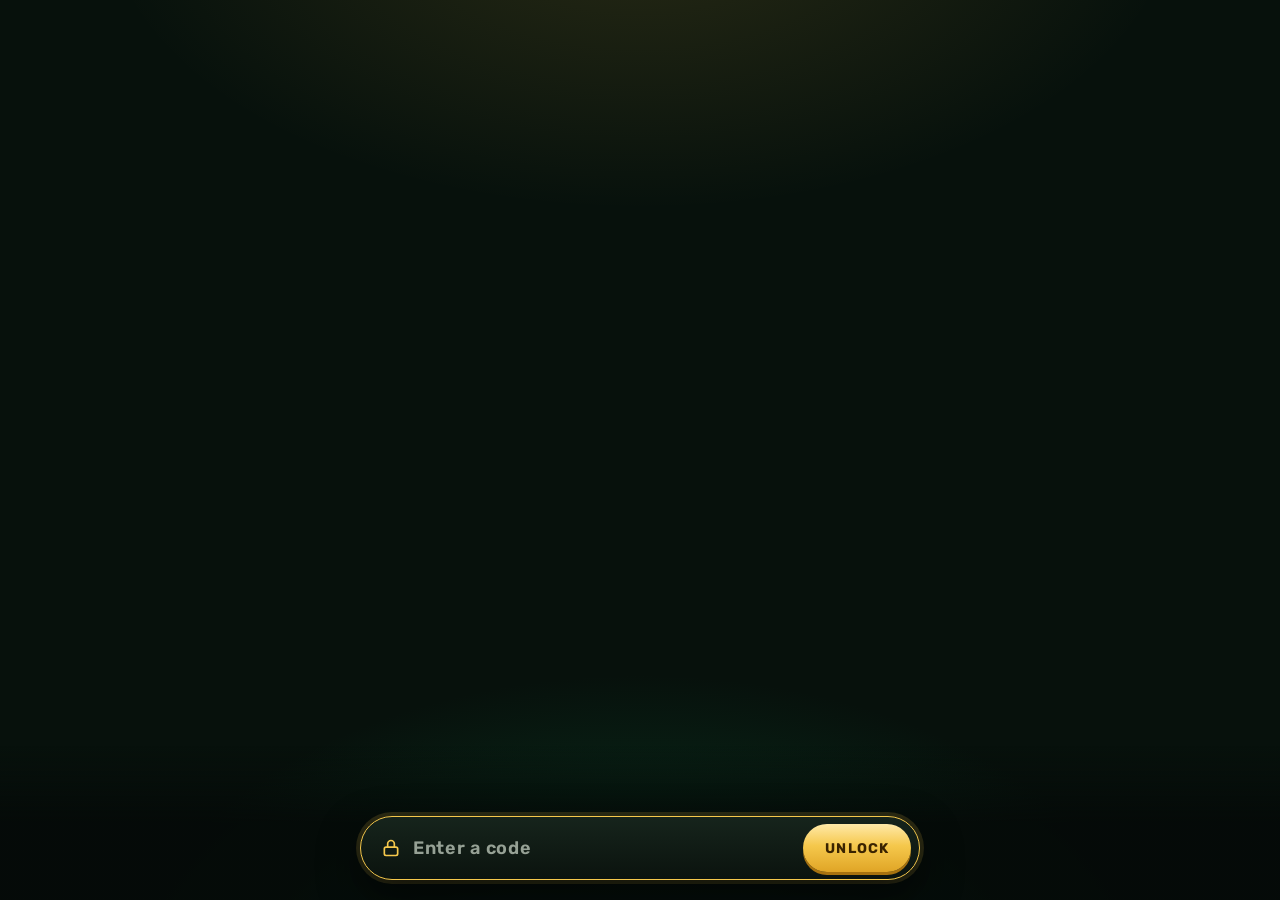
==== index.html @ f7beacb4 "Lock games behind codes on the home page The home page is now a single code box. Each game's card is" ====
<!doctype html>
<html lang="en">
<head>
<meta charset="utf-8">
<meta name="viewport" content="width=device-width, initial-scale=1, viewport-fit=cover, interactive-widget=resizes-content">
<title>Game Arcade</title>
<link rel="preconnect" href="https://fonts.googleapis.com">
<link rel="preconnect" href="https://fonts.gstatic.com" crossorigin>
<link href="https://fonts.googleapis.com/css2?family=Cinzel:wght@500;700;900&family=Rubik:wght@400;500;600;700;800&display=swap" rel="stylesheet">
<style>
  :root {
    --bg: #07110c;
    --gold: #f5c84c;
    --gold-hi: #ffe9a8;
    --gold-lo: #a8720f;
    --text: #f6f1e3;
    --muted: #b8c3b6;
    --line: rgba(255, 255, 255, .12);
    --good: #4ade80;
    --bad: #f87171;
    color-scheme: dark;
  }
  * { box-sizing: border-box; }
  body {
    margin: 0;
    min-height: 100vh;
    min-height: 100dvh;
    color: var(--text);
    font-family: Rubik, system-ui, sans-serif;
    background:
      radial-gradient(900px 500px at 50% -10%, rgba(245, 200, 76, .14), transparent 60%),
      radial-gradient(900px 600px at 50% 115%, rgba(15, 107, 62, .55), transparent 60%),
      var(--bg);
    background-attachment: fixed;
  }

  /* ---------- Floating suits ---------- */
  .suits { position: fixed; inset: 0; overflow: hidden; pointer-events: none; z-index: 0; }
  .suits span {
    position: absolute; bottom: -80px; color: #fff; opacity: .05;
    animation: drift linear infinite;
  }
  .suits span.red { color: #ff6b74; opacity: .08; }
  @keyframes drift {
    from { transform: translateY(0) rotate(0); }
    to { transform: translateY(-115vh) rotate(360deg); }
  }

  /* ---------- Unlocked games ---------- */
  main {
    position: relative; z-index: 1; max-width: 1040px; margin: 0 auto;
    padding: max(40px, env(safe-area-inset-top)) 16px calc(170px + env(safe-area-inset-bottom));
  }
  .section-title {
    display: flex; align-items: center; gap: 16px; margin: 0 0 24px;
    font-family: Cinzel, Georgia, serif; font-weight: 700; font-size: 15px; letter-spacing: .24em;
    color: var(--gold); text-transform: uppercase; white-space: nowrap;
  }
  .section-title::before, .section-title::after {
    content: ''; flex: 1; height: 1px;
    background: linear-gradient(90deg, transparent, rgba(245, 200, 76, .55));
  }
  .section-title::after { background: linear-gradient(90deg, rgba(245, 200, 76, .55), transparent); }
  .section-title[hidden] { display: none; }
  .grid { display: grid; grid-template-columns: repeat(auto-fill, minmax(290px, 1fr)); gap: 24px; }

  .card {
    display: flex; flex-direction: column; overflow: hidden;
    border-radius: 24px; color: inherit; text-decoration: none;
    background: linear-gradient(180deg, #13201a, #0c1611);
    border: 1px solid rgba(245, 200, 76, .3);
    box-shadow: 0 20px 50px rgba(0, 0, 0, .45);
    transition: transform .25s cubic-bezier(.2, .8, .2, 1.2), box-shadow .25s, border-color .25s;
  }
  .card:hover, .card:focus-visible {
    transform: translateY(-6px); outline: none; border-color: var(--gold);
    box-shadow: 0 26px 60px rgba(0, 0, 0, .55), 0 0 0 1px var(--gold), 0 0 40px rgba(245, 200, 76, .25);
  }
  .card.fresh { animation: card-in .8s cubic-bezier(.2, .8, .2, 1.2), card-glow 2.4s ease-out; }
  @keyframes card-in { from { opacity: 0; transform: translateY(40px) scale(.9); } }
  @keyframes card-glow {
    0%, 40% { border-color: var(--gold); box-shadow: 0 0 0 2px var(--gold), 0 0 60px rgba(245, 200, 76, .55); }
  }
  .thumb { aspect-ratio: 16 / 10; overflow: hidden; border-bottom: 1px solid rgba(245, 200, 76, .25); }
  .thumb svg { width: 100%; height: 100%; display: block; transition: transform .4s cubic-bezier(.2, .8, .2, 1); }
  .card:hover .thumb svg { transform: scale(1.04); }
  .card-body { display: flex; flex-direction: column; flex: 1; padding: 18px 22px 22px; }
  .tag {
    align-self: flex-start; height: 24px; display: inline-flex; align-items: center;
    padding: 0 10px; border-radius: 999px;
    font-size: 11px; font-weight: 700; letter-spacing: .14em; text-transform: uppercase;
    color: var(--gold-hi); border: 1px solid rgba(245, 200, 76, .45); background: rgba(245, 200, 76, .08);
  }
  .card h2 {
    font-family: Cinzel, Georgia, serif; font-weight: 900; font-size: 22px; margin: 12px 0 6px; color: var(--gold);
    white-space: nowrap; overflow: hidden; text-overflow: ellipsis;
  }
  .card p { color: var(--muted); margin: 0 0 18px; line-height: 1.5; flex: 1; }
  .meta {
    display: flex; justify-content: space-between; align-items: center; gap: 12px;
    padding-top: 16px; border-top: 1px solid var(--line);
  }
  .best { font-size: 14px; color: var(--muted); }
  .best strong { color: var(--text); font-variant-numeric: tabular-nums; }
  .play {
    height: 36px; display: inline-flex; align-items: center; padding: 0 20px; border-radius: 999px;
    font-weight: 700; font-size: 13px; letter-spacing: .08em; text-transform: uppercase;
    color: #3a2300; background: linear-gradient(180deg, var(--gold-hi), var(--gold) 45%, #e0a526);
    box-shadow: 0 3px 0 var(--gold-lo);
  }

  /* ---------- Code box, always at the bottom ---------- */
  .code-bar {
    position: fixed; left: 0; right: 0; bottom: 0; z-index: 5; margin: 0;
    display: flex; flex-direction: column; align-items: center; gap: 10px;
    padding: 40px max(16px, env(safe-area-inset-right)) max(20px, env(safe-area-inset-bottom)) max(16px, env(safe-area-inset-left));
    background: linear-gradient(180deg, transparent, rgba(5, 10, 8, .9) 50%);
    pointer-events: none;
  }
  .code-msg {
    min-height: 20px; margin: 0; font-weight: 600; font-size: 15px; text-align: center;
    text-shadow: 0 1px 3px rgba(0, 0, 0, .7);
  }
  .code-msg.ok { color: var(--gold-hi); }
  .code-msg.bad { color: var(--bad); }
  .code-box {
    pointer-events: auto; cursor: text;
    width: min(560px, 100%); height: 64px; display: flex; align-items: center; gap: 12px;
    padding: 0 8px 0 20px; border-radius: 999px;
    background: linear-gradient(180deg, #16241c, #0b130e);
    border: 1px solid rgba(245, 200, 76, .45);
    box-shadow: 0 16px 40px rgba(0, 0, 0, .55);
    transition: border-color .2s, box-shadow .2s;
  }
  .code-box:focus-within { border-color: var(--gold); box-shadow: 0 16px 40px rgba(0, 0, 0, .55), 0 0 0 4px rgba(245, 200, 76, .16); }
  body.empty .code-box:not(:focus-within) { animation: breathe 3s ease-in-out infinite; }
  @keyframes breathe { 50% { box-shadow: 0 16px 40px rgba(0, 0, 0, .55), 0 0 32px rgba(245, 200, 76, .3); } }
  .code-box.wrong { border-color: var(--bad); animation: shake .45s; }
  .code-box.right { border-color: var(--good); box-shadow: 0 0 0 4px rgba(74, 222, 128, .2), 0 0 34px rgba(74, 222, 128, .4); }
  @keyframes shake {
    20%, 60% { transform: translateX(-8px); }
    40%, 80% { transform: translateX(8px); }
  }
  .code-box svg { width: 20px; height: 20px; flex: none; color: var(--gold); }
  .code-box input {
    flex: 1; min-width: 0; height: 100%; padding: 0; border: 0; outline: 0; background: none;
    color: var(--text); font: 600 18px Rubik, system-ui, sans-serif; letter-spacing: .14em; text-transform: uppercase;
  }
  .code-box input::placeholder { color: var(--muted); letter-spacing: .04em; text-transform: none; opacity: .8; }
  .unlock {
    height: 48px; padding: 0 22px; border: 0; border-radius: 999px; cursor: pointer; flex: none;
    font: 700 14px Rubik, system-ui, sans-serif; letter-spacing: .08em; text-transform: uppercase;
    color: #3a2300; background: linear-gradient(180deg, var(--gold-hi), var(--gold) 45%, #e0a526);
    box-shadow: 0 3px 0 var(--gold-lo);
    transition: transform .12s, filter .12s, opacity .2s;
  }
  .unlock:hover { filter: brightness(1.08); }
  .unlock:active { transform: translateY(2px); }
  .unlock:disabled { opacity: .6; cursor: progress; }

  @media (max-width: 520px) {
    .code-box { height: 58px; padding-left: 16px; gap: 10px; }
    .code-box input { font-size: 16px; letter-spacing: .1em; }
    .unlock { height: 44px; padding: 0 16px; }
  }
  @media (prefers-reduced-motion: reduce) {
    .suits { display: none; }
    body.empty .code-box:not(:focus-within), .card.fresh, .code-box.wrong { animation: none; }
  }
</style>
</head>
<body class="empty">
<div class="suits" id="suits" aria-hidden="true"></div>

<main>
  <div class="section-title" id="games-title" hidden>Your games</div>
  <div class="grid" id="games"></div>
</main>

<form class="code-bar" id="code-form" autocomplete="off">
  <p class="code-msg" id="code-msg" role="status" aria-live="polite"></p>
  <label class="code-box" id="code-box">
    <svg viewBox="0 0 24 24" fill="none" stroke="currentColor" stroke-width="2" stroke-linecap="round" stroke-linejoin="round" aria-hidden="true"><rect x="4" y="11" width="16" height="10" rx="2"/><path d="M8 11V7a4 4 0 0 1 8 0v4"/></svg>
    <input id="code" type="text" placeholder="Enter a code" aria-label="Game code" maxlength="40"
      autocapitalize="characters" autocorrect="off" spellcheck="false" enterkeyhint="go">
    <button class="unlock" id="unlock" type="submit">Unlock</button>
  </label>
</form>

<script>
  // Every game is locked: its card (name, picture, link) is encrypted with its code, and the
  // codes themselves are never stored here. tools/lock-games.mjs writes this block.
  /* LOCKED:start */
  const SALT = 'T+9eG36JBQhVmJpJtKdmsA==';
  const ITERATIONS = 250000;
  const LOCKED = [
    { iv: 'fCY0rdxR6G7ppOTf', data: '4ifovVuE44AHIDfkHeq7JGGjKdspfqDUA6D7JX0JWfWbAFKGQGl4/bv5pVE7mPxFA+jhRU1uDtIRttDxoaVXap22lI4QwLf+mVIAQU4GqV23yLFfiOy019GSc+wXmSJr1gO7ujbIMhqK5mRUdwhyRS/eYcEEFaeOQ5hQpzg2wREd+hgOhCJeWA0d6/SbdsB6G5gAoF9QTCFGhJcQ7vhL24no+5gMWoxkyeNNIa+1N+Pd9rElKf9teebZ1nKSSPxSCVNV7ZQVHqijnEOg7lE8yveDLi2kwkt0L9UvR9LosRVF0NgxTpSuSZmPSQKpDucwLX+xf9NWO2AlLGY7vI83cooP7fhtKljVfegnGJJaAvGkOussGA9M7/W3mAkhuryr/T9TiZz7vsHGG0huCUWIW8/naP/03Ymwsjn0zUsk3v29kbIViwkwZEas+JpZvTb/JMGGOmSE7hApyjB0GVbMuyW0vDIMo0SPb93lOf5Fkl8MQBlp7uCqYVnlZ+In942K85qpxJ97o7dh4cixuxlWL8qYDO0TVhB0ddDgJiuV562nM+OLThtDxOZYqTrRxboLtw+/KHk8Zee5RGNpYvUYpZN+p14isU7Qt7m3hTg8Til74D/5nUZ6c8fRZcduNfCjKadDtID8gWkfnBEOSmbVrIFpxNtfAzAoIktDAk/ORFy7pLtNCRQcX0imWw0TDX9jeCRDLIg+m8qDbH/+fTVYUjZNKd9nfqKb8nKx1DruPW/Mvke1gygCNo5IRBVLLhD1Hezbzd1wH4D704p2GqKzXFlwVYkVao30GsNs8u5rBa8jglQgIXwfTR8fvOwZdff5J661HylmQg/njNQHs7Lrkv2j3gft91P/MFekPf15inEKB3xy5IaDs3F9uEMudl2+G0ced70+QHaGJUVN4WmZXau0XiOpeqDZhiJd42cwcccHKWflQ3mDC+D/19Zv+1oh1lAjmluCuhT6ZmI/WILLhI+uI6mWMExehpPXmvtV47oDpVCfbYVafYknCVx2c1Mw6IkDh+X2QLy5gw5t6eAVRRxK1SlIfjOyHCOyBkAXJZJZ8hb2PP8N09UHtNp8dsSF6Hje5Kb0KUu01Avoh4blHgFd5+ceq3Ud/5in3Sk3MhDImkv5pw3fNlbF07jxe2xqgiUe+0oredIo55Bl2iWXmoyrfDrXYee7IMXdqh2Fo1DCop0il10L7Yu4AfUCE46gd5iK9j/hlFWmr7tlYbw3HIeBDJc4F5GOC5fi4snWLQ4YmbR0hg2XkWKxhmk5jKDSv43Ojt8DOkuUsHOyWm7C2jYReB2nx+9HMqDkn6WFeoCdQTugUZ5NwskJwjrtRgChcMVp11XiaTDZ4VtuzyESr5W6i2P28HJ+S6hbc/WYqKOt2Ad69GoAyibM6OeQipv9fzgpCohx4A5C3dpG9WNPpd2QtpmWA16s0x7+0g6ELelp/BqzmzzPiId9vqF7qgJ/l+lFhy8OsEn8U/heN+Whd905YxHdopwUEpb7q3mb/JtUhR9/6rs35VetzXz5FZtXO9R51MwjjlDjSde71lM8akI0tUvazBeFjG2HIFdlE8pvtEzQyX1YMQynuL9Y891MdSoBFKPHWqnyE2HJrEhlLvBNtvYcSZBmABLKAB0u4jI2d/qmC2QKyJD62Zh01rQkui3xXOPpk8wFJDZywTtcwCis0wsGq7ieDi9rr1+G3czqvURfPQKZHuPN+tRAqaz78QPeRU287rvvXO5jgUvPxxVnl5vkRnYWIQSCCXRR4DmH8XeFMZ/U0qf6zceJbWRAdvCjauepuz+lHF63AfpZugWjJ/vdgvZ0EXZPL79bL6ZnqZBUCIHnclqlvq3UYVQya0ayB7OozyrkTQ2rKRugh0zF5u/2IKRXK9Ru+k0q4JfCvodEPct/Cj70+ljWwa3iN+OpAylVIIzTHAiHCeKiux1lYrvK55DjAtHM3oBSYbz8ga/bgvV6YDm7gkvMsAJJ6h2AqtPCwoLW3vg1AG9OrZByuoVhVaC23WrSjHobLfyva2LEvUWi/KGc28v/xs/OHnj9tlilAPAP6uSFuEEy3ITtgJIQd5WbzE7IJw0Qkj01467CwejoBKNcmCMvJHnuF6hsXTbWJofJAyWVfddeLAQde6GMRU8GExyTHvac/MdJG+FKuZZN9Uy49OGIujtdoND1UA4m55sQoK8NDhZGP6vkosYXduOkVx/0zIb3ABvo+doG/jnk2aQDRcDvupeTyxOY38jkhYPV2zNRvW7qHQSaubS27dAnHJvkDtMAxJ/dPNdLUaFPv26x5PI0sqJh1GAJHStsAV8Sae/8hprysuriG98qXZtO1L6MCec5/oSObo3UhNRlXsnLzKOq1gUEyThtGclYpAwK5xvTHHVpST+skoZZE5sqKctMD4/zVw6IHEppVK+uL1DzDY4LthtGjoN6JI0cYkM5szD0+xmtNYNID42DZGJ+oLyYasMIg70ytmKWjEnc+Szmopkj/JQZ2afKM6Zs63L53TUxAwEymDt86WNfXLo2nOdk42mioNwRNu2lQCV7Xfe8cZ7zyDAeQuWDZ1BprHHh2/KVv367eSOvg8xuauRKZtO0Cti0eFvkNkyDvNxLY2HMIie7lcUsC1lD+2GkWxQ6ZeeXCIHguJl05ADQIPEAceIhuHs7LOqkvvLLtcbY3z8FKAXDWMKTYcCHslXsO0pWSyHj0JpkRHyaiAw3pATjL7P4KK1uGFowVyyfVgQA5mcHqI10+9XwAs09QdoMS8ivBgsHC/LH8L90LcOzVMWro4o5rgbchW5+ARymgACCdB5v+3GjmU8dOb5mJi+SJ4795sDDUpaOEFpi9U2kPMg09hPwf3CzOCtiR3WyyVXwAZfrAIjGIoaHDjLSNCQiyy/Xg3scZ3zjjj3MmH4AlEq6DyHVRV/XM26kDPTJ0ep+2W18RLVNNMT/E5r9HmSbM/Y8KfWeQog4MlrOlYPoxkRIzftqrakGv2gSh9FXlLRmD33O+6cwwcQsig2cBhjp9OjlrWJ3O51Z90GOgyxVRXhJbcL7hNhhEYRg5Xd4KJLLNGDrPIVDut8=' },
    { iv: 'KBOixzB+/7SS3oRp', data: 'd+fli/xmszBzMvh/Aknzm5gUUI5h6kopVqC8oJI8AqqGcpdDPPeatSxCZ+iDTGIzuOxH/6f3gIeuiGUpoeKm8h0mZfGspJpye10EZWDw9Oajf6L7fy8afXEdR2ytNx+306FKIx7W1e5VP7fePkNpuSJ1jJEwiKeGj36hlQJFJPN60al3uvA+w5KIArmr+WHrGcuFKxRLtm0huR/3geK69v9YKIdogdVZhonhtY9BsQ//sxKh6b/3GCusy+HODdVniqmOqHZqpt33OuOKLdF74zljb8HhkLn4QvOo+9oRSjbmxnVQQj3QlQQpo+fq+VdAkhLessAlTdpKd4GwkHHB/rG43P7J2kj18E+7mnBpdyigu7z4XEXzlaBnlcT4aOiNblsYMBgyh/y5SCjr5+4WGSQ9xP/B+DnC1GZYJh9oQJgrO3z/2IAmw9sLgqLHnzlYRMTw7R5HWU10I0NOPO2zPt2RCSyWXvwzw80nhXK4NbFC0biF0tkrRw8UgPaoDNO/hSYcQWj3dH6DO2eixUIPfZ39QFbfbBIKnvFqw3E8a/Tk33383zA8sqUjcyu74YOP+g6GOU7lrsyboi7VGp3ZEWH4GfVaw/vsY5gOvqI/m1U7sWvgkHQUxVLINF46omZP9vqVgREbT9PZy8f9szX6xY0UMT0gadsz9mZjBczqLjiFtrrv+WranIY4zwk22SIrVSXlr/LJqq2k+Flw0wg56Nije+xQ4pPPt3be6ZOgkzSR1Co8CvCcQ1MVFPTbuzA/PYbhMqQPc0QnXkqWW3BGBuuBDCtEyuGdj3oqrxrAsGyBDDB5C9faf4XHRCVIzIlzKUM5ZY5QU3vxb4nSZpXRWC4RTbxfX/GL1MSl/FwJsmCo804sNljkcMLOvdNLQxAfeXfx72VQe0vmDfHNbgwT1N/[base64]/YJfvlHCdWJysXZuJcgOQ4PLWZs6to3C82SUo2l8JDkWNqCOYAXv8fsjZb0JonygkdHYgbZF6yjFBP8SgaKZXUNu0AoU1BTP45UPhJbt2spCIn06bCFy9L3rbZgoAYz8fd4ZPduMA/xrUgD5ydwEtpeSruFI0Rd0BwBcBTXBhHmsh80xmtSeGdFXfwCX3L+fqRDmZsMsCc2hgydhnDeHpRlR/iO/41BHfB6Lu9drETEcukNZ/fpS7I4vBSKSsxZdsqrl2zacLpyfnn8qywDFG/27FUN712mNtxeQ8dpXFWNTBpAd/y0Ue5++/UNZR7a9qLpl4RK0ErmP7Os8X00xZwv7TXV6Czqpbq47deBgDIag1/HUb1bbDH0jTVUSvpjamqYboM1f5y0xfjOdNmlYxpn0E6GlYmT90beUFgSVKhT+zWQfkEkxFEHa0/OnY4nTtU0Qyoz/bSo7+EtX9eqDdqU8ppYPM93CLu0WWbM4fTaP2A1+J0oPTADZMJlp+qswTNc55t4IoKB2/QVfUok+l14nxG+3LDl78/0wbKLP/JxVQlmtS1RFInF7JssP1Pq306P8wsldW2sYCERcBzbBvBff0n1bzXHr2+Y1aYc9WfPEpVKIvIC+bAaCNR0aIzGMsloFzBNS27M8BWIBJ4S+kiUN8Xt+N07R+whf/j7R6yKcOsns46vKVujGp2uXfij837a5q1jPyNShJoWEK5tzTGJz0v2l5nx1rf0ebgDX/uVEj0he2nFdK+zTdEFT8cZZvu/yl7wA4E100P91P6f9luvqIhhO6eVueQDLLwbwnYpo3osx0IfMXymw/0YNe/VcUaOtnJ6QkukLhIWkc2mQ+QrKaANBQE7KeuLPVuc+cKUSC61ZvujEh5amtBKzEQggEe8vC4ghiFfoQ2EU/jY8yInivqdy5LuJEZtTZdKV4rS71HXmUDpfFVBb6CLewHCCBJPNplqK5NgFBTYtMfOiwCnuPLrwBVuT3axq5p8HpnYTTISs8FeUCR0B9cPYZnrfWqJTjQVmR5WL6Bvq74ISqbcyaPcGYgxCFjoB+84VmGJWjFRTyPjw1o/KSg1O6F+ScOzXV6wnVR0PaQluj+2VoqEhbV+VbVWXFJW5eeCNrFSTRbFH6aNB9K1rRbxJlUaP2O05L5V2OEYkxVaXJXb3lWm4KlH2ksbr27m8ojjID2rabY9mNPVkyiEbWPjQBfObnUlJ23SXf6yDD57q7hJ5iDXe46ID9g7Sgiot/B+OTjd9fADSdeVUBoFLL/jN01I2eX5icywg5DudJCIwXa/K5GlSM+k+k15auEpBinBhIhR3+ddheqDqIZjomYYXctNAUzpsH2M2JE2CrtaYK8AyTklHU9KagUM3RYrNkFZWeaXFgbv9yA9snGHzl0jUXek+Z47PLPT/qYRS+eRJXj8gGV8Vz/v0l0RwtGkXrma3q5PqwXR9DdXLP7igE75BQXrUUJJiUyYP7CjkyjfO2oicLUdTYFK55amr+mFtxL6g3ToVstwEbvP9LUf0aa0DispEzmeGesRqd9NZNGssPjojNeR3gdHJn4IKU6ZL/cark6YMqMzIqIwvPyQ4nv5xObBkA+J79iNJZOevT8MQhUn1hpRNpgiutU/kGNRjZXrU3x/U36kd2RPrmej+nRyo6E7FGg6RwYHJtX8oYbBFGcIt7j3x4xjPw2yoTvUB1S60MLhVpyVEDEFNNmqvA3G4uPzOx3uoB61BaEhJQGXMvdM0KGVdQblgPIiLMQ4sCHcZ65OOj566nCeoMMxbNK9unDpFW2z4gsApExeZSO29USikzxbKBpZ9SXwD0GR/oJEkHe+jeAztOaLxEU2ChTPn4SAgcXYu/Vrz1L4QynQ6br6BkPsz+u4v/PG1H5hpQIL8/0idYWak8GDy184ReJwKDF2GiLRo1654FlbM5FW8A9n4XLwesCHaQ=' },
  ];
  /* LOCKED:end */

  const SAVED_KEY = 'arcade.codes';
  // Codes ignore case, spaces and dashes.
  const normalize = (code) => code.toUpperCase().replace(/[^A-Z0-9]/g, '');
  const bytes = (b64) => Uint8Array.from(atob(b64), (c) => c.charCodeAt(0));

  const el = {
    form: document.getElementById('code-form'),
    box: document.getElementById('code-box'),
    input: document.getElementById('code'),
    button: document.getElementById('unlock'),
    msg: document.getElementById('code-msg'),
    games: document.getElementById('games'),
    title: document.getElementById('games-title'),
  };
  const unlocked = new Map(); // LOCKED index -> card

  function savedCodes() {
    try { return JSON.parse(localStorage.getItem(SAVED_KEY)) || []; } catch { return []; }
  }
  function saveCodes(codes) {
    try { localStorage.setItem(SAVED_KEY, JSON.stringify(codes)); } catch { /* storage unavailable */ }
  }

  // Every card the code opens, as [{ index, card }]. A wrong code opens none.
  async function open(code) {
    if (!window.crypto || !crypto.subtle) throw new Error('no-crypto');
    const enc = new TextEncoder();
    const base = await crypto.subtle.importKey('raw', enc.encode(code), 'PBKDF2', false, ['deriveKey']);
    const key = await crypto.subtle.deriveKey(
      { name: 'PBKDF2', salt: bytes(SALT), iterations: ITERATIONS, hash: 'SHA-256' },
      base,
      { name: 'AES-GCM', length: 256 },
      false,
      ['decrypt'],
    );
    const found = [];
    for (const [index, box] of LOCKED.entries()) {
      try {
        const plain = await crypto.subtle.decrypt({ name: 'AES-GCM', iv: bytes(box.iv) }, key, bytes(box.data));
        found.push({ index, card: JSON.parse(new TextDecoder().decode(plain)) });
      } catch { /* locked with a different code */ }
    }
    return found;
  }

  function formatTime(s) {
    const m = Math.floor(s / 60);
    return `${m}:${(s - m * 60).toFixed(2).padStart(5, '0')}`;
  }

  // The first stat with a saved value (or a fallback), e.g. "Chips: $1,000".
  function statLine(card) {
    for (const s of card.stats || []) {
      let value = s.fallback;
      try {
        const raw = localStorage.getItem(s.key);
        if (raw !== null) value = Number(JSON.parse(raw));
      } catch { /* unreadable: use the fallback */ }
      if (value === undefined || !Number.isFinite(value)) continue;
      const strong = document.createElement('strong');
      strong.textContent = s.format === 'time' ? formatTime(value) : `$${Math.round(value).toLocaleString('en-US')}`;
      return [`${s.label}: `, strong];
    }
    return [card.empty || ''];
  }

  function cardEl(card) {
    const a = document.createElement('a');
    a.className = 'card';
    a.href = card.href;
    a.innerHTML = `
      <div class="thumb">${card.art}</div>
      <div class="card-body">
        <span class="tag"></span>
        <h2></h2>
        <p></p>
        <div class="meta"><span class="best"></span><span class="play">Play</span></div>
      </div>`;
    a.querySelector('.tag').textContent = card.tag;
    a.querySelector('h2').textContent = card.title;
    a.querySelector('p').textContent = card.description;
    a.querySelector('.best').append(...statLine(card));
    return a;
  }

  // Cards keep a fixed order; `fresh` ones play the unlock animation.
  function render(fresh = new Set()) {
    const cards = new Map();
    for (const index of [...unlocked.keys()].sort((x, y) => x - y)) {
      const a = cardEl(unlocked.get(index));
      if (fresh.has(index)) a.classList.add('fresh');
      cards.set(index, a);
    }
    el.games.replaceChildren(...cards.values());
    el.title.hidden = unlocked.size === 0;
    document.body.classList.toggle('empty', unlocked.size === 0);
    return cards;
  }

  let msgTimer = 0;
  function say(text, kind) {
    el.msg.textContent = text;
    el.msg.className = `code-msg ${kind}`;
    clearTimeout(msgTimer);
    msgTimer = setTimeout(() => { el.msg.textContent = ''; }, 4000);
  }

  function flash(cls) {
    el.box.classList.remove('wrong', 'right');
    void el.box.offsetWidth;
    el.box.classList.add(cls);
    setTimeout(() => el.box.classList.remove(cls), 1200);
  }

  el.form.addEventListener('submit', async (e) => {
    e.preventDefault();
    const code = normalize(el.input.value);
    if (!code) { el.input.focus(); return; }
    el.button.disabled = true;
    let found = [];
    try {
      found = await open(code);
    } catch {
      el.button.disabled = false;
      say('Codes only work when the site is opened over https.', 'bad');
      return;
    }
    el.button.disabled = false;
    if (!found.length) {
      flash('wrong');
      say('That code doesn\'t work.', 'bad');
      el.input.select();
      return;
    }
    el.input.value = '';
    flash('right');
    const codes = savedCodes();
    if (!codes.includes(code)) saveCodes([...codes, code]);
    const fresh = new Set(found.map((f) => f.index).filter((i) => !unlocked.has(i)));
    for (const f of found) unlocked.set(f.index, f.card);
    // Already unlocked: replay the glow on those cards instead.
    const cards = render(fresh.size ? fresh : new Set(found.map((f) => f.index)));
    const names = found.filter((f) => !fresh.size || fresh.has(f.index)).map((f) => f.card.title).join(' & ');
    say(fresh.size ? `Unlocked ${names}!` : `You already have ${names}.`, 'ok');
    cards.get(found[0].index).scrollIntoView({ behavior: 'smooth', block: 'center' });
  });

  // Codes typed before are remembered in this browser, so unlocked games stay unlocked.
  (async () => {
    const codes = savedCodes();
    const results = await Promise.all(codes.map((c) => open(c).catch(() => [])));
    const still = codes.filter((c, i) => results[i].length);
    if (still.length !== codes.length) saveCodes(still);
    for (const f of results.flat()) unlocked.set(f.index, f.card);
    render();
  })();
  if (window.matchMedia('(pointer: fine)').matches) el.input.focus();

  const suits = document.getElementById('suits');
  ['♠', '♥', '♦', '♣'].flatMap((s) => [s, s, s, s]).forEach((suit) => {
    const span = document.createElement('span');
    span.textContent = suit;
    if (suit === '♥' || suit === '♦') span.className = 'red';
    span.style.left = `${Math.random() * 100}%`;
    span.style.fontSize = `${28 + Math.random() * 52}px`;
    const duration = 16 + Math.random() * 18;
    span.style.animationDuration = `${duration}s`;
    span.style.animationDelay = `${-Math.random() * duration}s`;
    suits.append(span);
  });
</script>
</body>
</html>
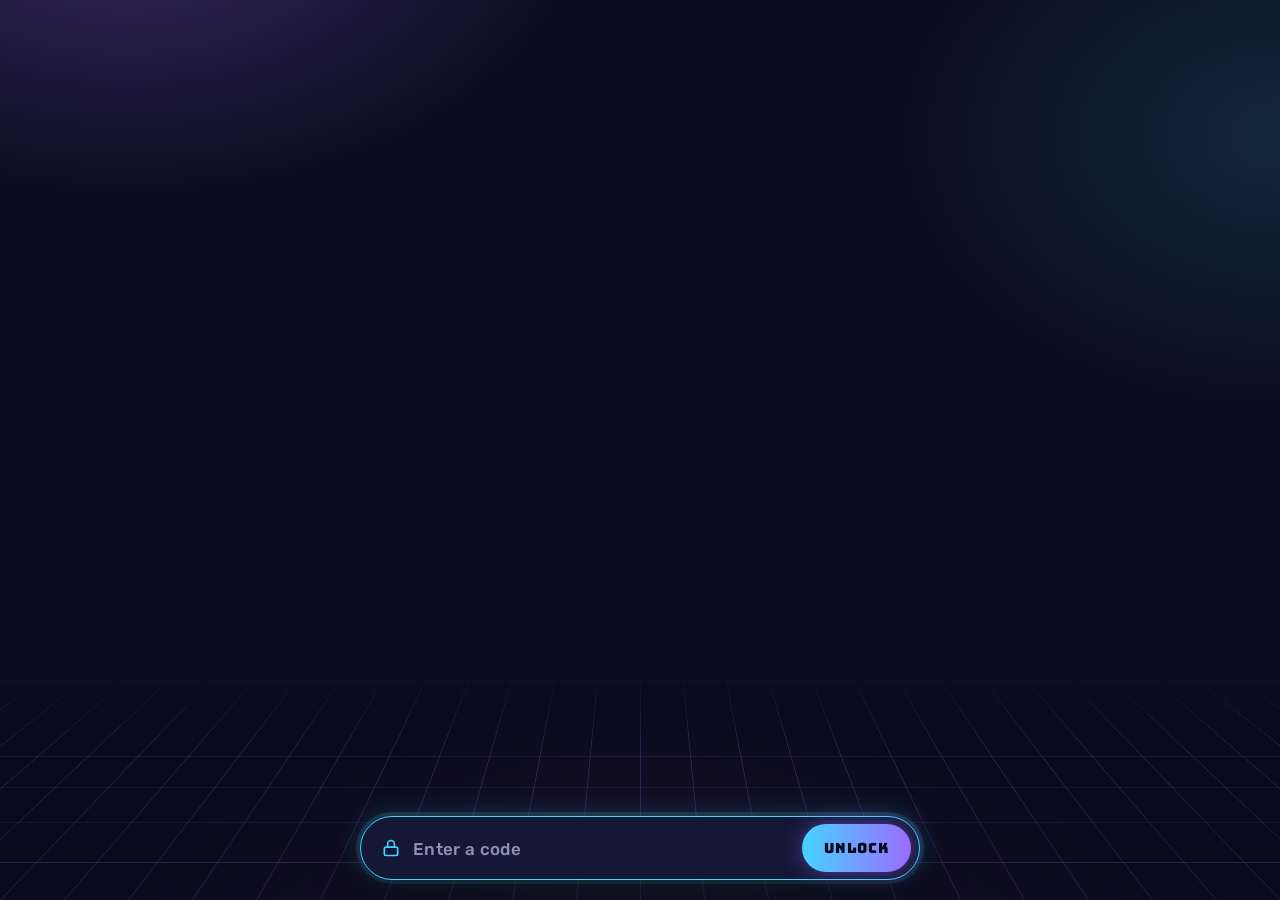
==== commit 8a1f2f92: "Restyle the home page as a neon arcade Swap the casino styling (green felt, gold, serif lettering, c" ====
--- a/index.html
+++ b/index.html
@@ -6,18 +6,20 @@
 <title>Game Arcade</title>
 <link rel="preconnect" href="https://fonts.googleapis.com">
 <link rel="preconnect" href="https://fonts.gstatic.com" crossorigin>
-<link href="https://fonts.googleapis.com/css2?family=Cinzel:wght@500;700;900&family=Rubik:wght@400;500;600;700;800&display=swap" rel="stylesheet">
+<link href="https://fonts.googleapis.com/css2?family=Bungee&family=Rubik:wght@400;500;600;700;800&display=swap" rel="stylesheet">
 <style>
   :root {
-    --bg: #07110c;
-    --gold: #f5c84c;
-    --gold-hi: #ffe9a8;
-    --gold-lo: #a8720f;
-    --text: #f6f1e3;
-    --muted: #b8c3b6;
-    --line: rgba(255, 255, 255, .12);
+    --bg: #0a0b1e;
+    --panel: #161a3a;
+    --panel-lo: #0e1029;
+    --cyan: #45d4ff;
+    --violet: #9b6bff;
+    --pink: #ff5fa8;
+    --text: #eef0ff;
+    --muted: #a3a9cf;
+    --line: rgba(255, 255, 255, .1);
     --good: #4ade80;
-    --bad: #f87171;
+    --bad: #ff6b8b;
     color-scheme: dark;
   }
   * { box-sizing: border-box; }
@@ -28,19 +30,32 @@
     color: var(--text);
     font-family: Rubik, system-ui, sans-serif;
     background:
-      radial-gradient(900px 500px at 50% -10%, rgba(245, 200, 76, .14), transparent 60%),
-      radial-gradient(900px 600px at 50% 115%, rgba(15, 107, 62, .55), transparent 60%),
+      radial-gradient(800px 500px at 10% -10%, rgba(155, 107, 255, .3), transparent 60%),
+      radial-gradient(700px 500px at 100% 15%, rgba(69, 212, 255, .14), transparent 60%),
+      radial-gradient(1000px 520px at 50% 115%, rgba(255, 95, 168, .2), transparent 60%),
       var(--bg);
     background-attachment: fixed;
   }
 
-  /* ---------- Floating suits ---------- */
-  .suits { position: fixed; inset: 0; overflow: hidden; pointer-events: none; z-index: 0; }
-  .suits span {
-    position: absolute; bottom: -80px; color: #fff; opacity: .05;
-    animation: drift linear infinite;
-  }
-  .suits span.red { color: #ff6b74; opacity: .08; }
+  /* ---------- Neon grid floor and drifting controller shapes ---------- */
+  .floor {
+    position: fixed; left: -50%; right: -50%; bottom: 0; height: 70vh; z-index: 0; pointer-events: none;
+    background-image:
+      linear-gradient(rgba(155, 107, 255, .5) 1px, transparent 1px),
+      linear-gradient(90deg, rgba(155, 107, 255, .5) 1px, transparent 1px);
+    background-size: 64px 64px;
+    transform: perspective(600px) rotateX(42deg);
+    transform-origin: 50% 100%;
+    -webkit-mask-image: linear-gradient(to top, #000 10%, transparent 75%);
+    mask-image: linear-gradient(to top, #000 10%, transparent 75%);
+    animation: floor-run 2.4s linear infinite;
+  }
+  @keyframes floor-run { to { background-position: 0 64px; } }
+  .shapes { position: fixed; inset: 0; overflow: hidden; pointer-events: none; z-index: 0; }
+  .shapes svg {
+    position: absolute; bottom: -80px; fill: none; stroke: currentColor; stroke-width: 2.5;
+    opacity: .18; animation: drift linear infinite;
+  }
   @keyframes drift {
     from { transform: translateY(0) rotate(0); }
     to { transform: translateY(-115vh) rotate(360deg); }
@@ -53,35 +68,35 @@
   }
   .section-title {
     display: flex; align-items: center; gap: 16px; margin: 0 0 24px;
-    font-family: Cinzel, Georgia, serif; font-weight: 700; font-size: 15px; letter-spacing: .24em;
-    color: var(--gold); text-transform: uppercase; white-space: nowrap;
+    font-family: Bungee, Rubik, sans-serif; font-size: 16px; letter-spacing: .14em;
+    color: var(--cyan); text-shadow: 0 0 14px rgba(69, 212, 255, .6); white-space: nowrap;
   }
   .section-title::before, .section-title::after {
-    content: ''; flex: 1; height: 1px;
-    background: linear-gradient(90deg, transparent, rgba(245, 200, 76, .55));
-  }
-  .section-title::after { background: linear-gradient(90deg, rgba(245, 200, 76, .55), transparent); }
+    content: ''; flex: 1; height: 2px; border-radius: 1px;
+    background: linear-gradient(90deg, transparent, var(--violet));
+  }
+  .section-title::after { background: linear-gradient(90deg, var(--violet), transparent); }
   .section-title[hidden] { display: none; }
   .grid { display: grid; grid-template-columns: repeat(auto-fill, minmax(290px, 1fr)); gap: 24px; }
 
   .card {
     display: flex; flex-direction: column; overflow: hidden;
-    border-radius: 24px; color: inherit; text-decoration: none;
-    background: linear-gradient(180deg, #13201a, #0c1611);
-    border: 1px solid rgba(245, 200, 76, .3);
+    border-radius: 20px; color: inherit; text-decoration: none;
+    background: linear-gradient(180deg, var(--panel), var(--panel-lo));
+    border: 1px solid rgba(155, 107, 255, .3);
     box-shadow: 0 20px 50px rgba(0, 0, 0, .45);
     transition: transform .25s cubic-bezier(.2, .8, .2, 1.2), box-shadow .25s, border-color .25s;
   }
   .card:hover, .card:focus-visible {
-    transform: translateY(-6px); outline: none; border-color: var(--gold);
-    box-shadow: 0 26px 60px rgba(0, 0, 0, .55), 0 0 0 1px var(--gold), 0 0 40px rgba(245, 200, 76, .25);
+    transform: translateY(-6px); outline: none; border-color: var(--cyan);
+    box-shadow: 0 26px 60px rgba(0, 0, 0, .55), 0 0 0 1px var(--cyan), 0 0 40px rgba(69, 212, 255, .35);
   }
   .card.fresh { animation: card-in .8s cubic-bezier(.2, .8, .2, 1.2), card-glow 2.4s ease-out; }
   @keyframes card-in { from { opacity: 0; transform: translateY(40px) scale(.9); } }
   @keyframes card-glow {
-    0%, 40% { border-color: var(--gold); box-shadow: 0 0 0 2px var(--gold), 0 0 60px rgba(245, 200, 76, .55); }
-  }
-  .thumb { aspect-ratio: 16 / 10; overflow: hidden; border-bottom: 1px solid rgba(245, 200, 76, .25); }
+    0%, 40% { border-color: var(--cyan); box-shadow: 0 0 0 2px var(--cyan), 0 0 60px rgba(155, 107, 255, .6); }
+  }
+  .thumb { aspect-ratio: 16 / 10; overflow: hidden; border-bottom: 1px solid var(--line); }
   .thumb svg { width: 100%; height: 100%; display: block; transition: transform .4s cubic-bezier(.2, .8, .2, 1); }
   .card:hover .thumb svg { transform: scale(1.04); }
   .card-body { display: flex; flex-direction: column; flex: 1; padding: 18px 22px 22px; }
@@ -89,10 +104,10 @@
     align-self: flex-start; height: 24px; display: inline-flex; align-items: center;
     padding: 0 10px; border-radius: 999px;
     font-size: 11px; font-weight: 700; letter-spacing: .14em; text-transform: uppercase;
-    color: var(--gold-hi); border: 1px solid rgba(245, 200, 76, .45); background: rgba(245, 200, 76, .08);
+    color: var(--cyan); border: 1px solid rgba(69, 212, 255, .4); background: rgba(69, 212, 255, .08);
   }
   .card h2 {
-    font-family: Cinzel, Georgia, serif; font-weight: 900; font-size: 22px; margin: 12px 0 6px; color: var(--gold);
+    font-family: Bungee, Rubik, sans-serif; font-weight: 400; font-size: 21px; margin: 12px 0 6px; color: var(--text);
     white-space: nowrap; overflow: hidden; text-overflow: ellipsis;
   }
   .card p { color: var(--muted); margin: 0 0 18px; line-height: 1.5; flex: 1; }
@@ -104,9 +119,9 @@
   .best strong { color: var(--text); font-variant-numeric: tabular-nums; }
   .play {
     height: 36px; display: inline-flex; align-items: center; padding: 0 20px; border-radius: 999px;
-    font-weight: 700; font-size: 13px; letter-spacing: .08em; text-transform: uppercase;
-    color: #3a2300; background: linear-gradient(180deg, var(--gold-hi), var(--gold) 45%, #e0a526);
-    box-shadow: 0 3px 0 var(--gold-lo);
+    font-family: Bungee, Rubik, sans-serif; font-size: 13px; letter-spacing: .06em;
+    color: var(--bg); background: linear-gradient(90deg, var(--cyan), var(--violet));
+    box-shadow: 0 0 18px rgba(155, 107, 255, .4);
   }
 
   /* ---------- Code box, always at the bottom ---------- */
@@ -114,63 +129,66 @@
     position: fixed; left: 0; right: 0; bottom: 0; z-index: 5; margin: 0;
     display: flex; flex-direction: column; align-items: center; gap: 10px;
     padding: 40px max(16px, env(safe-area-inset-right)) max(20px, env(safe-area-inset-bottom)) max(16px, env(safe-area-inset-left));
-    background: linear-gradient(180deg, transparent, rgba(5, 10, 8, .9) 50%);
+    background: linear-gradient(180deg, transparent, rgba(10, 11, 30, .6) 55%);
     pointer-events: none;
   }
   .code-msg {
     min-height: 20px; margin: 0; font-weight: 600; font-size: 15px; text-align: center;
     text-shadow: 0 1px 3px rgba(0, 0, 0, .7);
   }
-  .code-msg.ok { color: var(--gold-hi); }
+  .code-msg.ok { color: var(--cyan); }
   .code-msg.bad { color: var(--bad); }
   .code-box {
     pointer-events: auto; cursor: text;
     width: min(560px, 100%); height: 64px; display: flex; align-items: center; gap: 12px;
     padding: 0 8px 0 20px; border-radius: 999px;
-    background: linear-gradient(180deg, #16241c, #0b130e);
-    border: 1px solid rgba(245, 200, 76, .45);
+    background: rgba(22, 26, 58, .88);
+    border: 1px solid rgba(155, 107, 255, .5);
     box-shadow: 0 16px 40px rgba(0, 0, 0, .55);
+    backdrop-filter: blur(8px);
     transition: border-color .2s, box-shadow .2s;
   }
-  .code-box:focus-within { border-color: var(--gold); box-shadow: 0 16px 40px rgba(0, 0, 0, .55), 0 0 0 4px rgba(245, 200, 76, .16); }
+  .code-box:focus-within { border-color: var(--cyan); box-shadow: 0 16px 40px rgba(0, 0, 0, .55), 0 0 0 4px rgba(69, 212, 255, .16), 0 0 30px rgba(69, 212, 255, .25); }
   body.empty .code-box:not(:focus-within) { animation: breathe 3s ease-in-out infinite; }
-  @keyframes breathe { 50% { box-shadow: 0 16px 40px rgba(0, 0, 0, .55), 0 0 32px rgba(245, 200, 76, .3); } }
+  @keyframes breathe { 50% { border-color: var(--violet); box-shadow: 0 16px 40px rgba(0, 0, 0, .55), 0 0 34px rgba(155, 107, 255, .45); } }
   .code-box.wrong { border-color: var(--bad); animation: shake .45s; }
   .code-box.right { border-color: var(--good); box-shadow: 0 0 0 4px rgba(74, 222, 128, .2), 0 0 34px rgba(74, 222, 128, .4); }
   @keyframes shake {
     20%, 60% { transform: translateX(-8px); }
     40%, 80% { transform: translateX(8px); }
   }
-  .code-box svg { width: 20px; height: 20px; flex: none; color: var(--gold); }
+  .code-box svg { width: 20px; height: 20px; flex: none; color: var(--cyan); }
   .code-box input {
     flex: 1; min-width: 0; height: 100%; padding: 0; border: 0; outline: 0; background: none;
-    color: var(--text); font: 600 18px Rubik, system-ui, sans-serif; letter-spacing: .14em; text-transform: uppercase;
-  }
-  .code-box input::placeholder { color: var(--muted); letter-spacing: .04em; text-transform: none; opacity: .8; }
+    color: var(--text); font: 400 18px Bungee, Rubik, sans-serif; letter-spacing: .12em; text-transform: uppercase;
+  }
+  .code-box input::placeholder { color: var(--muted); font: 500 17px Rubik, system-ui, sans-serif; letter-spacing: .02em; text-transform: none; opacity: .85; }
   .unlock {
     height: 48px; padding: 0 22px; border: 0; border-radius: 999px; cursor: pointer; flex: none;
-    font: 700 14px Rubik, system-ui, sans-serif; letter-spacing: .08em; text-transform: uppercase;
-    color: #3a2300; background: linear-gradient(180deg, var(--gold-hi), var(--gold) 45%, #e0a526);
-    box-shadow: 0 3px 0 var(--gold-lo);
+    font: 400 14px Bungee, Rubik, sans-serif; letter-spacing: .06em;
+    color: var(--bg); background: linear-gradient(90deg, var(--cyan), var(--violet));
+    box-shadow: 0 0 20px rgba(155, 107, 255, .45);
     transition: transform .12s, filter .12s, opacity .2s;
   }
-  .unlock:hover { filter: brightness(1.08); }
+  .unlock:hover { filter: brightness(1.1); }
   .unlock:active { transform: translateY(2px); }
   .unlock:disabled { opacity: .6; cursor: progress; }
 
   @media (max-width: 520px) {
     .code-box { height: 58px; padding-left: 16px; gap: 10px; }
-    .code-box input { font-size: 16px; letter-spacing: .1em; }
+    .code-box input { font-size: 16px; letter-spacing: .08em; }
+    .code-box input::placeholder { font-size: 16px; }
     .unlock { height: 44px; padding: 0 16px; }
   }
   @media (prefers-reduced-motion: reduce) {
-    .suits { display: none; }
-    body.empty .code-box:not(:focus-within), .card.fresh, .code-box.wrong { animation: none; }
+    .shapes { display: none; }
+    .floor, body.empty .code-box:not(:focus-within), .card.fresh, .code-box.wrong { animation: none; }
   }
 </style>
 </head>
 <body class="empty">
-<div class="suits" id="suits" aria-hidden="true"></div>
+<div class="floor" aria-hidden="true"></div>
+<div class="shapes" id="shapes" aria-hidden="true"></div>
 
 <main>
   <div class="section-title" id="games-title" hidden>Your games</div>
@@ -357,18 +375,21 @@
   })();
   if (window.matchMedia('(pointer: fine)').matches) el.input.focus();
 
-  const suits = document.getElementById('suits');
-  ['♠', '♥', '♦', '♣'].flatMap((s) => [s, s, s, s]).forEach((suit) => {
-    const span = document.createElement('span');
-    span.textContent = suit;
-    if (suit === '♥' || suit === '♦') span.className = 'red';
-    span.style.left = `${Math.random() * 100}%`;
-    span.style.fontSize = `${28 + Math.random() * 52}px`;
+  // Drifting game-controller shapes: triangle, circle, square and cross.
+  const SHAPES = [
+    '<path d="M12 3 22 20H2Z"/>',
+    '<circle cx="12" cy="12" r="9"/>',
+    '<rect x="3.5" y="3.5" width="17" height="17" rx="2"/>',
+    '<path d="M5 5 19 19M19 5 5 19"/>',
+  ];
+  const TINTS = ['var(--cyan)', 'var(--violet)', 'var(--pink)'];
+  const shapes = document.getElementById('shapes');
+  for (let i = 0; i < 16; i++) {
+    const size = 22 + Math.random() * 40;
     const duration = 16 + Math.random() * 18;
-    span.style.animationDuration = `${duration}s`;
-    span.style.animationDelay = `${-Math.random() * duration}s`;
-    suits.append(span);
-  });
+    shapes.insertAdjacentHTML('beforeend', `<svg viewBox="0 0 24 24" width="${size}" height="${size}"
+      style="left:${Math.random() * 100}%;color:${TINTS[i % TINTS.length]};animation-duration:${duration}s;animation-delay:${-Math.random() * duration}s">${SHAPES[i % SHAPES.length]}</svg>`);
+  }
 </script>
 </body>
 </html>
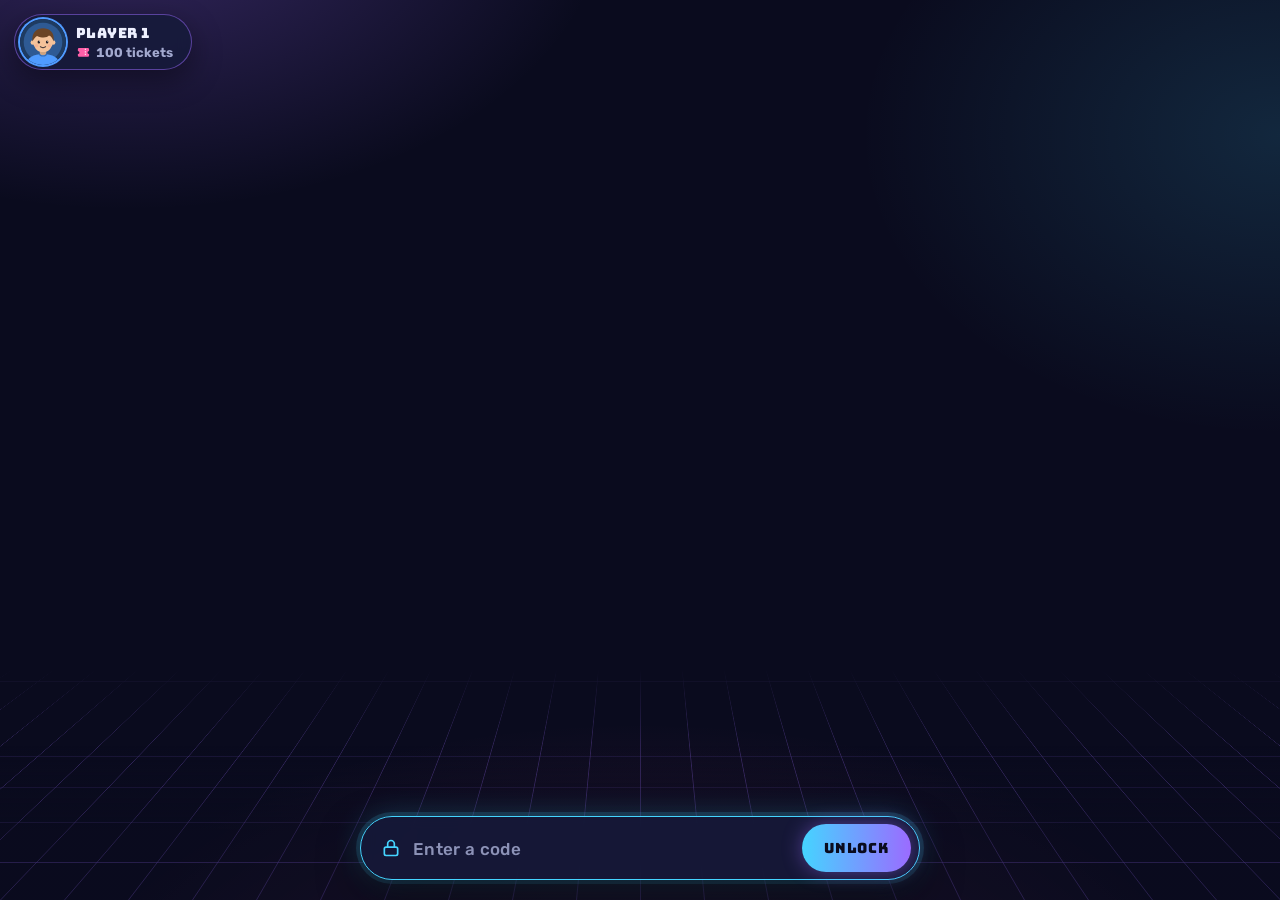
==== commit 0d106c61: "Add an arcade-wide character with tickets, quests and prizes One character is shared by every page: " ====
--- a/index.html
+++ b/index.html
@@ -64,8 +64,24 @@
   /* ---------- Unlocked games ---------- */
   main {
     position: relative; z-index: 1; max-width: 1040px; margin: 0 auto;
-    padding: max(40px, env(safe-area-inset-top)) 16px calc(170px + env(safe-area-inset-bottom));
-  }
+    padding: calc(96px + env(safe-area-inset-top)) 16px calc(170px + env(safe-area-inset-bottom));
+  }
+
+  /* ---------- Your character, top left ---------- */
+  .me-chip {
+    position: fixed; z-index: 6; top: max(14px, env(safe-area-inset-top)); left: max(14px, env(safe-area-inset-left));
+    display: flex; align-items: center; gap: 10px; height: 56px; padding: 0 18px 0 5px; border-radius: 999px; cursor: pointer;
+    color: var(--text); font: inherit; text-align: left;
+    background: rgba(22, 26, 58, .85); border: 1px solid rgba(155, 107, 255, .5);
+    box-shadow: 0 10px 30px rgba(0, 0, 0, .4); backdrop-filter: blur(8px);
+    transition: border-color .2s, box-shadow .2s, transform .2s;
+  }
+  .me-chip:hover, .me-chip:focus-visible { outline: none; border-color: var(--cyan); box-shadow: 0 10px 30px rgba(0, 0, 0, .4), 0 0 24px rgba(69, 212, 255, .35); transform: translateY(-1px); }
+  .me-face { width: 46px; height: 46px; flex: none; border-radius: 50%; overflow: hidden; box-shadow: 0 0 0 2px var(--me, var(--cyan)); }
+  .me-face svg { width: 100%; height: 100%; display: block; }
+  .me-text { display: flex; flex-direction: column; gap: 3px; min-width: 0; }
+  .me-text b { font: 400 14px Bungee, Rubik, sans-serif; letter-spacing: .03em; white-space: nowrap; overflow: hidden; text-overflow: ellipsis; max-width: 160px; }
+  .me-text span { display: flex; align-items: center; gap: 5px; font-size: 13px; font-weight: 700; color: var(--muted); font-variant-numeric: tabular-nums; }
   .section-title {
     display: flex; align-items: center; gap: 16px; margin: 0 0 24px;
     font-family: Bungee, Rubik, sans-serif; font-size: 16px; letter-spacing: .14em;
@@ -190,6 +206,11 @@
 <div class="floor" aria-hidden="true"></div>
 <div class="shapes" id="shapes" aria-hidden="true"></div>
 
+<button class="me-chip" id="me-chip" type="button" aria-label="Your character, tickets, quests and prizes">
+  <span class="me-face" id="me-face"></span>
+  <span class="me-text"><b id="me-name"></b><span id="me-tix"></span></span>
+</button>
+
 <main>
   <div class="section-title" id="games-title" hidden>Your games</div>
   <div class="grid" id="games"></div>
@@ -205,6 +226,7 @@
   </label>
 </form>
 
+<script src="shared/arcade.js"></script>
 <script>
   // Every game is locked: its card (name, picture, link) is encrypted with its code, and the
   // codes themselves are never stored here. tools/lock-games.mjs writes this block.
@@ -302,10 +324,22 @@
     return a;
   }
 
+  // Each unlocked game brings its own quests and prizes for your character.
+  const loadedRewards = new Set();
+  function loadRewards(href) {
+    const dir = href.slice(0, href.lastIndexOf('/') + 1);
+    if (loadedRewards.has(dir)) return;
+    loadedRewards.add(dir);
+    const script = document.createElement('script');
+    script.src = `${dir}rewards.js`;
+    document.head.append(script);
+  }
+
   // Cards keep a fixed order; `fresh` ones play the unlock animation.
   function render(fresh = new Set()) {
     const cards = new Map();
     for (const index of [...unlocked.keys()].sort((x, y) => x - y)) {
+      loadRewards(unlocked.get(index).href);
       const a = cardEl(unlocked.get(index));
       if (fresh.has(index)) a.classList.add('fresh');
       cards.set(index, a);
@@ -375,6 +409,17 @@
   })();
   if (window.matchMedia('(pointer: fine)').matches) el.input.focus();
 
+  function renderMe() {
+    const me = Arcade.player;
+    document.getElementById('me-face').innerHTML = Arcade.character();
+    document.getElementById('me-name').textContent = me.name;
+    document.getElementById('me-tix').innerHTML = `${Arcade.ticketIcon}${me.tickets.toLocaleString('en-US')} tickets`;
+    document.documentElement.style.setProperty('--me', me.color);
+  }
+  renderMe();
+  Arcade.onChange(renderMe);
+  document.getElementById('me-chip').addEventListener('click', () => Arcade.open());
+
   // Drifting game-controller shapes: triangle, circle, square and cross.
   const SHAPES = [
     '<path d="M12 3 22 20H2Z"/>',
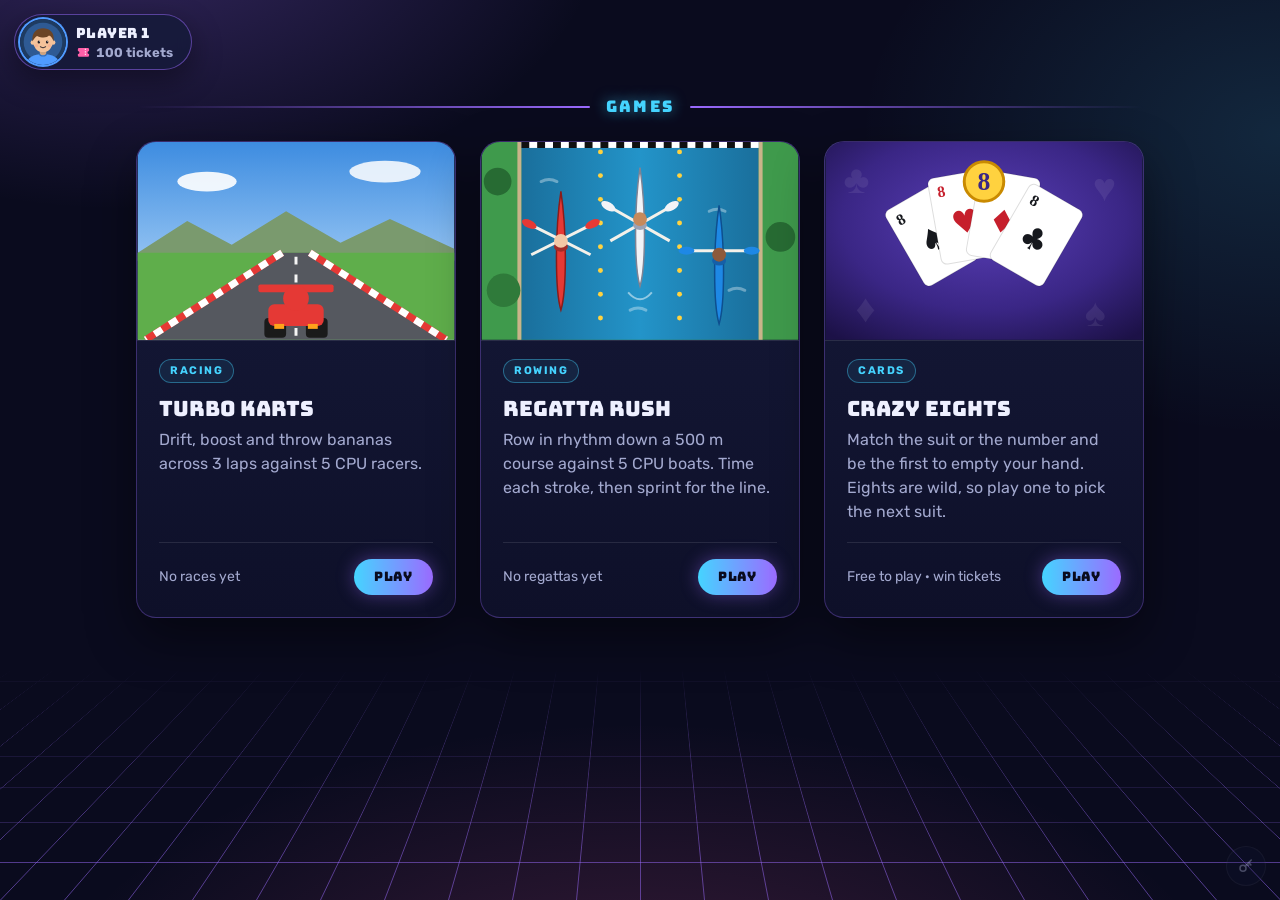
==== commit 04d6a6b8: "Open every game except blackjack and poker, and tuck codes into a popup Most games no longer need a " ====
--- a/index.html
+++ b/index.html
@@ -61,10 +61,10 @@
     to { transform: translateY(-115vh) rotate(360deg); }
   }
 
-  /* ---------- Unlocked games ---------- */
+  /* ---------- Games ---------- */
   main {
     position: relative; z-index: 1; max-width: 1040px; margin: 0 auto;
-    padding: calc(96px + env(safe-area-inset-top)) 16px calc(170px + env(safe-area-inset-bottom));
+    padding: calc(96px + env(safe-area-inset-top)) 16px calc(80px + env(safe-area-inset-bottom));
   }
 
   /* ---------- Your character, top left ---------- */
@@ -92,7 +92,6 @@
     background: linear-gradient(90deg, transparent, var(--violet));
   }
   .section-title::after { background: linear-gradient(90deg, var(--violet), transparent); }
-  .section-title[hidden] { display: none; }
   .grid { display: grid; grid-template-columns: repeat(auto-fill, minmax(290px, 1fr)); gap: 24px; }
 
   .card {
@@ -140,23 +139,44 @@
     box-shadow: 0 0 18px rgba(155, 107, 255, .4);
   }
 
-  /* ---------- Code box, always at the bottom ---------- */
-  .code-bar {
-    position: fixed; left: 0; right: 0; bottom: 0; z-index: 5; margin: 0;
-    display: flex; flex-direction: column; align-items: center; gap: 10px;
-    padding: 40px max(16px, env(safe-area-inset-right)) max(20px, env(safe-area-inset-bottom)) max(16px, env(safe-area-inset-left));
-    background: linear-gradient(180deg, transparent, rgba(10, 11, 30, .6) 55%);
-    pointer-events: none;
-  }
-  .code-msg {
-    min-height: 20px; margin: 0; font-weight: 600; font-size: 15px; text-align: center;
-    text-shadow: 0 1px 3px rgba(0, 0, 0, .7);
-  }
+  /* ---------- Code button, tucked in the corner ---------- */
+  .code-btn {
+    position: fixed; z-index: 5; right: max(14px, env(safe-area-inset-right)); bottom: max(14px, env(safe-area-inset-bottom));
+    width: 40px; height: 40px; padding: 0; border-radius: 50%; display: grid; place-items: center; cursor: pointer;
+    color: var(--muted); background: rgba(22, 26, 58, .55); border: 1px solid var(--line);
+    opacity: .4; transition: opacity .2s, color .2s, border-color .2s, box-shadow .2s, transform .2s;
+  }
+  .code-btn:hover, .code-btn:focus-visible {
+    opacity: 1; outline: none; color: var(--cyan); border-color: var(--cyan);
+    box-shadow: 0 0 18px rgba(69, 212, 255, .35); transform: rotate(-12deg);
+  }
+  .code-btn svg { width: 18px; height: 18px; }
+  /* ---------- Code popup ---------- */
+  .code-pop {
+    width: min(480px, calc(100% - 32px)); margin: auto; padding: 22px 22px 16px; border-radius: 24px;
+    color: var(--text); background: linear-gradient(180deg, var(--panel), var(--panel-lo));
+    border: 1px solid rgba(155, 107, 255, .45);
+    box-shadow: 0 30px 80px rgba(0, 0, 0, .6), 0 0 40px rgba(155, 107, 255, .2);
+  }
+  .code-pop[open] { animation: pop-in .25s cubic-bezier(.2, .8, .2, 1.2); }
+  @keyframes pop-in { from { opacity: 0; transform: translateY(16px) scale(.96); } }
+  .code-pop::backdrop { background: rgba(5, 6, 20, .65); backdrop-filter: blur(4px); -webkit-backdrop-filter: blur(4px); }
+  .code-head { display: flex; align-items: center; justify-content: space-between; gap: 12px; margin-bottom: 16px; }
+  .code-head h2 {
+    margin: 0; font: 400 18px Bungee, Rubik, sans-serif; letter-spacing: .1em;
+    color: var(--cyan); text-shadow: 0 0 14px rgba(69, 212, 255, .5);
+  }
+  .code-close {
+    width: 34px; height: 34px; flex: none; border-radius: 50%; cursor: pointer;
+    border: 1px solid var(--line); background: rgba(255, 255, 255, .06); color: var(--muted); font-size: 20px; line-height: 1;
+  }
+  .code-close:hover, .code-close:focus-visible { color: var(--text); border-color: var(--cyan); outline: none; }
+  .code-msg { min-height: 20px; margin: 12px 0 0; font-weight: 600; font-size: 15px; text-align: center; }
   .code-msg.ok { color: var(--cyan); }
   .code-msg.bad { color: var(--bad); }
   .code-box {
-    pointer-events: auto; cursor: text;
-    width: min(560px, 100%); height: 64px; display: flex; align-items: center; gap: 12px;
+    cursor: text;
+    width: 100%; height: 64px; display: flex; align-items: center; gap: 12px;
     padding: 0 8px 0 20px; border-radius: 999px;
     background: rgba(22, 26, 58, .88);
     border: 1px solid rgba(155, 107, 255, .5);
@@ -165,8 +185,6 @@
     transition: border-color .2s, box-shadow .2s;
   }
   .code-box:focus-within { border-color: var(--cyan); box-shadow: 0 16px 40px rgba(0, 0, 0, .55), 0 0 0 4px rgba(69, 212, 255, .16), 0 0 30px rgba(69, 212, 255, .25); }
-  body.empty .code-box:not(:focus-within) { animation: breathe 3s ease-in-out infinite; }
-  @keyframes breathe { 50% { border-color: var(--violet); box-shadow: 0 16px 40px rgba(0, 0, 0, .55), 0 0 34px rgba(155, 107, 255, .45); } }
   .code-box.wrong { border-color: var(--bad); animation: shake .45s; }
   .code-box.right { border-color: var(--good); box-shadow: 0 0 0 4px rgba(74, 222, 128, .2), 0 0 34px rgba(74, 222, 128, .4); }
   @keyframes shake {
@@ -198,11 +216,11 @@
   }
   @media (prefers-reduced-motion: reduce) {
     .shapes { display: none; }
-    .floor, body.empty .code-box:not(:focus-within), .card.fresh, .code-box.wrong { animation: none; }
+    .floor, .card.fresh, .code-box.wrong, .code-pop[open] { animation: none; }
   }
 </style>
 </head>
-<body class="empty">
+<body>
 <div class="floor" aria-hidden="true"></div>
 <div class="shapes" id="shapes" aria-hidden="true"></div>
 
@@ -212,30 +230,41 @@
 </button>
 
 <main>
-  <div class="section-title" id="games-title" hidden>Your games</div>
+  <div class="section-title">Games</div>
   <div class="grid" id="games"></div>
 </main>
 
-<form class="code-bar" id="code-form" autocomplete="off">
-  <p class="code-msg" id="code-msg" role="status" aria-live="polite"></p>
+<button class="code-btn" id="code-btn" type="button" aria-label="Enter a code" title="Got a code?">
+  <svg viewBox="0 0 24 24" fill="none" stroke="currentColor" stroke-width="2" stroke-linecap="round" stroke-linejoin="round" aria-hidden="true"><circle cx="8" cy="15" r="4"/><path d="M10.8 12.2 19 4M15.5 7.5l3 3M13.5 9.5l2 2"/></svg>
+</button>
+<dialog class="code-pop" id="code-pop" aria-labelledby="code-title">
+<form id="code-form" autocomplete="off">
+  <div class="code-head"><h2 id="code-title">Got a code?</h2><button class="code-close" id="code-close" type="button" aria-label="Close">×</button></div>
   <label class="code-box" id="code-box">
     <svg viewBox="0 0 24 24" fill="none" stroke="currentColor" stroke-width="2" stroke-linecap="round" stroke-linejoin="round" aria-hidden="true"><rect x="4" y="11" width="16" height="10" rx="2"/><path d="M8 11V7a4 4 0 0 1 8 0v4"/></svg>
     <input id="code" type="text" placeholder="Enter a code" aria-label="Game code" maxlength="40"
       autocapitalize="characters" autocorrect="off" spellcheck="false" enterkeyhint="go">
     <button class="unlock" id="unlock" type="submit">Unlock</button>
   </label>
+  <p class="code-msg" id="code-msg" role="status" aria-live="polite"></p>
 </form>
+</dialog>
 
 <script src="shared/arcade.js"></script>
 <script>
-  // Every game is locked: its card (name, picture, link) is encrypted with its code, and the
-  // codes themselves are never stored here. tools/lock-games.mjs writes this block.
+  // Open games are listed as they are. A locked game's card (name, picture, link) is encrypted
+  // with its code, and the codes themselves are never stored here. tools/lock-games.mjs writes
+  // this block.
   /* LOCKED:start */
-  const SALT = 'T+9eG36JBQhVmJpJtKdmsA==';
+  const OPEN = [
+    {"title":"Turbo Karts","tag":"Racing","description":"Drift, boost and throw bananas across 3 laps against 5 CPU racers.","href":"games/45349d15d6/index.html","stats":[{"label":"Best (hard)","key":"turboKarts.best.hard","format":"time"},{"label":"Best (normal)","key":"turboKarts.best.normal","format":"time"},{"label":"Best (easy)","key":"turboKarts.best.easy","format":"time"}],"empty":"No races yet","art":"\u003csvg xmlns=\"http://www.w3.org/2000/svg\" viewBox=\"0 0 320 200\" aria-hidden=\"true\">\n  \u003cdefs>\n    \u003clinearGradient id=\"sky\" x1=\"0\" y1=\"0\" x2=\"0\" y2=\"1\">\n      \u003cstop offset=\"0\" stop-color=\"#3d8ce0\"/>\n      \u003cstop offset=\"1\" stop-color=\"#cde8ff\"/>\n    \u003c/linearGradient>\n  \u003c/defs>\n  \u003crect width=\"320\" height=\"200\" fill=\"url(#sky)\"/>\n  \u003cellipse cx=\"70\" cy=\"40\" rx=\"30\" ry=\"10\" fill=\"#fff\" opacity=\".9\"/>\n  \u003cellipse cx=\"250\" cy=\"30\" rx=\"36\" ry=\"11\" fill=\"#fff\" opacity=\".85\"/>\n  \u003cpath d=\"M0 112 L50 80 L95 104 L150 70 L205 102 L255 78 L320 108 L320 120 L0 120Z\" fill=\"#7a9a6e\"/>\n  \u003crect y=\"112\" width=\"320\" height=\"88\" fill=\"#5fae4b\"/>\n  \u003cpath d=\"M146 112 L174 112 L312 200 L8 200Z\" fill=\"#55585f\"/>\n  \u003cpath d=\"M146 112 L8 200\" stroke=\"#e53935\" stroke-width=\"7\"/>\n  \u003cpath d=\"M146 112 L8 200\" stroke=\"#fff\" stroke-width=\"7\" stroke-dasharray=\"9 9\"/>\n  \u003cpath d=\"M174 112 L312 200\" stroke=\"#e53935\" stroke-width=\"7\"/>\n  \u003cpath d=\"M174 112 L312 200\" stroke=\"#fff\" stroke-width=\"7\" stroke-dasharray=\"9 9\"/>\n  \u003cpath d=\"M160 116 L160 200\" stroke=\"#f5f5f5\" stroke-width=\"3\" stroke-dasharray=\"8 10\"/>\n  \u003cg transform=\"translate(120 128)\">\n    \u003crect x=\"8\" y=\"50\" width=\"22\" height=\"20\" rx=\"4\" fill=\"#1a1a1a\"/>\n    \u003crect x=\"50\" y=\"50\" width=\"22\" height=\"20\" rx=\"4\" fill=\"#1a1a1a\"/>\n    \u003crect x=\"2\" y=\"16\" width=\"76\" height=\"8\" rx=\"2\" fill=\"#e53935\"/>\n    \u003crect x=\"36\" y=\"22\" width=\"8\" height=\"14\" fill=\"#2a2a33\"/>\n    \u003crect x=\"12\" y=\"36\" width=\"56\" height=\"22\" rx=\"6\" fill=\"#e53935\"/>\n    \u003ccircle cx=\"40\" cy=\"30\" r=\"13\" fill=\"#e53935\"/>\n    \u003crect x=\"18\" y=\"56\" width=\"10\" height=\"5\" fill=\"#ffa31a\"/>\n    \u003crect x=\"52\" y=\"56\" width=\"10\" height=\"5\" fill=\"#ffa31a\"/>\n  \u003c/g>\n\u003c/svg>\n"},
+    {"title":"Regatta Rush","tag":"Rowing","description":"Row in rhythm down a 500 m course against 5 CPU boats. Time each stroke, then sprint for the line.","href":"games/b9ca5fa16d/index.html","stats":[{"label":"Best (hard)","key":"rowing.best.hard","format":"time"},{"label":"Best (normal)","key":"rowing.best.normal","format":"time"},{"label":"Best (easy)","key":"rowing.best.easy","format":"time"}],"empty":"No regattas yet","art":"\u003csvg xmlns=\"http://www.w3.org/2000/svg\" viewBox=\"0 0 320 200\" aria-hidden=\"true\">\n  \u003cdefs>\n    \u003clinearGradient id=\"rowWater\" x1=\"0\" y1=\"0\" x2=\"1\" y2=\"0\">\n      \u003cstop offset=\"0\" stop-color=\"#1a6f9c\"/>\n      \u003cstop offset=\".5\" stop-color=\"#2394c9\"/>\n      \u003cstop offset=\"1\" stop-color=\"#1a6f9c\"/>\n    \u003c/linearGradient>\n  \u003c/defs>\n  \u003crect width=\"320\" height=\"200\" fill=\"#3f9a4c\"/>\n  \u003crect x=\"40\" width=\"240\" height=\"200\" fill=\"url(#rowWater)\"/>\n  \u003crect x=\"36\" width=\"4\" height=\"200\" fill=\"#c9b48a\"/>\n  \u003crect x=\"280\" width=\"4\" height=\"200\" fill=\"#c9b48a\"/>\n  \u003ccircle cx=\"16\" cy=\"40\" r=\"14\" fill=\"#276b33\"/>\n  \u003ccircle cx=\"22\" cy=\"150\" r=\"17\" fill=\"#2f7a3a\"/>\n  \u003ccircle cx=\"302\" cy=\"96\" r=\"15\" fill=\"#276b33\"/>\n  \u003cg fill=\"#ffd23f\">\n    \u003ccircle cx=\"120\" cy=\"10\" r=\"2.5\"/>\u003ccircle cx=\"120\" cy=\"34\" r=\"2.5\"/>\u003ccircle cx=\"120\" cy=\"58\" r=\"2.5\"/>\u003ccircle cx=\"120\" cy=\"82\" r=\"2.5\"/>\n    \u003ccircle cx=\"120\" cy=\"106\" r=\"2.5\"/>\u003ccircle cx=\"120\" cy=\"130\" r=\"2.5\"/>\u003ccircle cx=\"120\" cy=\"154\" r=\"2.5\"/>\u003ccircle cx=\"120\" cy=\"178\" r=\"2.5\"/>\n    \u003ccircle cx=\"200\" cy=\"10\" r=\"2.5\"/>\u003ccircle cx=\"200\" cy=\"34\" r=\"2.5\"/>\u003ccircle cx=\"200\" cy=\"58\" r=\"2.5\"/>\u003ccircle cx=\"200\" cy=\"82\" r=\"2.5\"/>\n    \u003ccircle cx=\"200\" cy=\"106\" r=\"2.5\"/>\u003ccircle cx=\"200\" cy=\"130\" r=\"2.5\"/>\u003ccircle cx=\"200\" cy=\"154\" r=\"2.5\"/>\u003ccircle cx=\"200\" cy=\"178\" r=\"2.5\"/>\n  \u003c/g>\n  \u003cg fill=\"none\" stroke=\"#fff\" stroke-opacity=\".35\" stroke-width=\"3\" stroke-linecap=\"round\">\n    \u003cpath d=\"M60 40 q8 -4 16 0\"/>\u003cpath d=\"M230 70 q8 -4 16 0\"/>\u003cpath d=\"M150 170 q8 -4 16 0\"/>\u003cpath d=\"M250 150 q8 -4 16 0\"/>\n  \u003c/g>\n  \u003cg transform=\"translate(80 120)\">\n    \u003cpath d=\"M-30 -36 L30 -6 M30 -36 L-30 -6\" stroke=\"#f4f1ea\" stroke-width=\"3\"/>\n    \u003cellipse cx=\"-32\" cy=\"-37\" rx=\"8\" ry=\"4\" fill=\"#e53935\" transform=\"rotate(26 -32 -37)\"/>\n    \u003cellipse cx=\"32\" cy=\"-37\" rx=\"8\" ry=\"4\" fill=\"#e53935\" transform=\"rotate(-26 32 -37)\"/>\n    \u003cpath d=\"M0 -70 C6 -30 6 30 0 50 C-6 30 -6 -30 0 -70Z\" fill=\"#e53935\" stroke=\"#8a1c1a\" stroke-width=\"1.5\"/>\n    \u003cellipse cx=\"0\" cy=\"-14\" rx=\"7\" ry=\"5\" fill=\"#a32a27\"/>\n    \u003ccircle cx=\"0\" cy=\"-20\" r=\"7\" fill=\"#f2c7a5\"/>\n  \u003c/g>\n  \u003cg transform=\"translate(160 96)\">\n    \u003cpath d=\"M-30 -30 L30 4 M30 -30 L-30 4\" stroke=\"#f4f1ea\" stroke-width=\"3\"/>\n    \u003cellipse cx=\"-32\" cy=\"-31\" rx=\"8\" ry=\"4\" fill=\"#f2f3f7\" transform=\"rotate(30 -32 -31)\"/>\n    \u003cellipse cx=\"32\" cy=\"-31\" rx=\"8\" ry=\"4\" fill=\"#f2f3f7\" transform=\"rotate(-30 32 -31)\"/>\n    \u003cpath d=\"M0 -70 C6 -30 6 30 0 50 C-6 30 -6 -30 0 -70Z\" fill=\"#f2f3f7\" stroke=\"#7d8394\" stroke-width=\"1.5\"/>\n    \u003cellipse cx=\"0\" cy=\"-12\" rx=\"7\" ry=\"5\" fill=\"#9aa2b5\"/>\n    \u003ccircle cx=\"0\" cy=\"-18\" r=\"7\" fill=\"#c68a5c\"/>\n    \u003cpath d=\"M-12 56 Q0 70 12 56\" fill=\"none\" stroke=\"#fff\" stroke-opacity=\".5\" stroke-width=\"2\"/>\n  \u003c/g>\n  \u003cg transform=\"translate(240 134)\">\n    \u003cpath d=\"M-30 -24 L30 -24\" stroke=\"#f4f1ea\" stroke-width=\"3\"/>\n    \u003cellipse cx=\"-33\" cy=\"-24\" rx=\"8\" ry=\"4\" fill=\"#1e88e5\"/>\n    \u003cellipse cx=\"33\" cy=\"-24\" rx=\"8\" ry=\"4\" fill=\"#1e88e5\"/>\n    \u003cpath d=\"M0 -70 C6 -30 6 30 0 50 C-6 30 -6 -30 0 -70Z\" fill=\"#1e88e5\" stroke=\"#0d4f8f\" stroke-width=\"1.5\"/>\n    \u003cellipse cx=\"0\" cy=\"-14\" rx=\"7\" ry=\"5\" fill=\"#155fa8\"/>\n    \u003ccircle cx=\"0\" cy=\"-20\" r=\"7\" fill=\"#8d5a3b\"/>\n  \u003c/g>\n  \u003cg>\n    \u003crect x=\"40\" y=\"0\" width=\"240\" height=\"6\" fill=\"#fff\"/>\n    \u003cpath d=\"M40 0h8v6h-8zM56 0h8v6h-8zM72 0h8v6h-8zM88 0h8v6h-8zM104 0h8v6h-8zM120 0h8v6h-8zM136 0h8v6h-8zM152 0h8v6h-8zM168 0h8v6h-8zM184 0h8v6h-8zM200 0h8v6h-8zM216 0h8v6h-8zM232 0h8v6h-8zM248 0h8v6h-8zM264 0h8v6h-8z\" fill=\"#111\"/>\n  \u003c/g>\n\u003c/svg>\n"},
+    {"title":"Crazy Eights","tag":"Cards","description":"Match the suit or the number and be the first to empty your hand. Eights are wild, so play one to pick the next suit.","href":"games/3b58e69a3a/index.html#eights","stats":[],"empty":"Free to play · win tickets","art":"\u003csvg xmlns=\"http://www.w3.org/2000/svg\" viewBox=\"0 0 320 200\" aria-hidden=\"true\">\n  \u003cdefs>\n    \u003cradialGradient id=\"eightsFelt\" cx=\"50%\" cy=\"40%\" r=\"75%\">\n      \u003cstop offset=\"0\" stop-color=\"#5a3fb8\"/>\n      \u003cstop offset=\".6\" stop-color=\"#3a2685\"/>\n      \u003cstop offset=\"1\" stop-color=\"#1c1147\"/>\n    \u003c/radialGradient>\n  \u003c/defs>\n  \u003crect width=\"320\" height=\"200\" fill=\"url(#eightsFelt)\"/>\n  \u003cg fill=\"#fff\" fill-opacity=\".08\" font-family=\"Georgia\" font-size=\"40\">\n    \u003ctext x=\"18\" y=\"52\">♣\u003c/text>\u003ctext x=\"270\" y=\"60\">♥\u003c/text>\u003ctext x=\"30\" y=\"182\">♦\u003c/text>\u003ctext x=\"262\" y=\"186\">♠\u003c/text>\n  \u003c/g>\n  \u003cg transform=\"translate(160 186)\">\n    \u003cg transform=\"rotate(-30) translate(-31 -150)\">\n      \u003crect width=\"62\" height=\"88\" rx=\"6\" fill=\"#fff\" stroke=\"#00000022\"/>\n      \u003ctext x=\"8\" y=\"20\" font-family=\"Georgia\" font-weight=\"700\" font-size=\"16\" fill=\"#16181d\">8\u003c/text>\n      \u003ctext x=\"31\" y=\"60\" font-size=\"32\" text-anchor=\"middle\" fill=\"#16181d\">♠\u003c/text>\n    \u003c/g>\n    \u003cg transform=\"rotate(-10) translate(-31 -156)\">\n      \u003crect width=\"62\" height=\"88\" rx=\"6\" fill=\"#fff\" stroke=\"#00000022\"/>\n      \u003ctext x=\"8\" y=\"20\" font-family=\"Georgia\" font-weight=\"700\" font-size=\"16\" fill=\"#c61f2c\">8\u003c/text>\n      \u003ctext x=\"31\" y=\"60\" font-size=\"32\" text-anchor=\"middle\" fill=\"#c61f2c\">♥\u003c/text>\n    \u003c/g>\n    \u003cg transform=\"rotate(10) translate(-31 -156)\">\n      \u003crect width=\"62\" height=\"88\" rx=\"6\" fill=\"#fff\" stroke=\"#00000022\"/>\n      \u003ctext x=\"8\" y=\"20\" font-family=\"Georgia\" font-weight=\"700\" font-size=\"16\" fill=\"#c61f2c\">8\u003c/text>\n      \u003ctext x=\"31\" y=\"60\" font-size=\"32\" text-anchor=\"middle\" fill=\"#c61f2c\">♦\u003c/text>\n    \u003c/g>\n    \u003cg transform=\"rotate(30) translate(-31 -150)\">\n      \u003crect width=\"62\" height=\"88\" rx=\"6\" fill=\"#fff\" stroke=\"#00000022\"/>\n      \u003ctext x=\"8\" y=\"20\" font-family=\"Georgia\" font-weight=\"700\" font-size=\"16\" fill=\"#16181d\">8\u003c/text>\n      \u003ctext x=\"31\" y=\"60\" font-size=\"32\" text-anchor=\"middle\" fill=\"#16181d\">♣\u003c/text>\n    \u003c/g>\n  \u003c/g>\n  \u003cg transform=\"translate(160 40)\">\n    \u003ccircle r=\"20\" fill=\"#ffd23f\" stroke=\"#c98a00\" stroke-width=\"3\"/>\n    \u003ctext y=\"9\" font-family=\"Georgia\" font-weight=\"900\" font-size=\"26\" text-anchor=\"middle\" fill=\"#3a2685\">8\u003c/text>\n  \u003c/g>\n\u003c/svg>\n"},
+  ];
+  const SALT = '7BkXUckYOPoGTHIbZnnz9A==';
   const ITERATIONS = 250000;
   const LOCKED = [
-    { iv: 'fCY0rdxR6G7ppOTf', data: '4ifovVuE44AHIDfkHeq7JGGjKdspfqDUA6D7JX0JWfWbAFKGQGl4/bv5pVE7mPxFA+jhRU1uDtIRttDxoaVXap22lI4QwLf+mVIAQU4GqV23yLFfiOy019GSc+wXmSJr1gO7ujbIMhqK5mRUdwhyRS/eYcEEFaeOQ5hQpzg2wREd+hgOhCJeWA0d6/SbdsB6G5gAoF9QTCFGhJcQ7vhL24no+5gMWoxkyeNNIa+1N+Pd9rElKf9teebZ1nKSSPxSCVNV7ZQVHqijnEOg7lE8yveDLi2kwkt0L9UvR9LosRVF0NgxTpSuSZmPSQKpDucwLX+xf9NWO2AlLGY7vI83cooP7fhtKljVfegnGJJaAvGkOussGA9M7/W3mAkhuryr/T9TiZz7vsHGG0huCUWIW8/naP/03Ymwsjn0zUsk3v29kbIViwkwZEas+JpZvTb/JMGGOmSE7hApyjB0GVbMuyW0vDIMo0SPb93lOf5Fkl8MQBlp7uCqYVnlZ+In942K85qpxJ97o7dh4cixuxlWL8qYDO0TVhB0ddDgJiuV562nM+OLThtDxOZYqTrRxboLtw+/KHk8Zee5RGNpYvUYpZN+p14isU7Qt7m3hTg8Til74D/5nUZ6c8fRZcduNfCjKadDtID8gWkfnBEOSmbVrIFpxNtfAzAoIktDAk/ORFy7pLtNCRQcX0imWw0TDX9jeCRDLIg+m8qDbH/+fTVYUjZNKd9nfqKb8nKx1DruPW/Mvke1gygCNo5IRBVLLhD1Hezbzd1wH4D704p2GqKzXFlwVYkVao30GsNs8u5rBa8jglQgIXwfTR8fvOwZdff5J661HylmQg/njNQHs7Lrkv2j3gft91P/MFekPf15inEKB3xy5IaDs3F9uEMudl2+G0ced70+QHaGJUVN4WmZXau0XiOpeqDZhiJd42cwcccHKWflQ3mDC+D/19Zv+1oh1lAjmluCuhT6ZmI/WILLhI+uI6mWMExehpPXmvtV47oDpVCfbYVafYknCVx2c1Mw6IkDh+X2QLy5gw5t6eAVRRxK1SlIfjOyHCOyBkAXJZJZ8hb2PP8N09UHtNp8dsSF6Hje5Kb0KUu01Avoh4blHgFd5+ceq3Ud/5in3Sk3MhDImkv5pw3fNlbF07jxe2xqgiUe+0oredIo55Bl2iWXmoyrfDrXYee7IMXdqh2Fo1DCop0il10L7Yu4AfUCE46gd5iK9j/hlFWmr7tlYbw3HIeBDJc4F5GOC5fi4snWLQ4YmbR0hg2XkWKxhmk5jKDSv43Ojt8DOkuUsHOyWm7C2jYReB2nx+9HMqDkn6WFeoCdQTugUZ5NwskJwjrtRgChcMVp11XiaTDZ4VtuzyESr5W6i2P28HJ+S6hbc/WYqKOt2Ad69GoAyibM6OeQipv9fzgpCohx4A5C3dpG9WNPpd2QtpmWA16s0x7+0g6ELelp/BqzmzzPiId9vqF7qgJ/l+lFhy8OsEn8U/heN+Whd905YxHdopwUEpb7q3mb/JtUhR9/6rs35VetzXz5FZtXO9R51MwjjlDjSde71lM8akI0tUvazBeFjG2HIFdlE8pvtEzQyX1YMQynuL9Y891MdSoBFKPHWqnyE2HJrEhlLvBNtvYcSZBmABLKAB0u4jI2d/qmC2QKyJD62Zh01rQkui3xXOPpk8wFJDZywTtcwCis0wsGq7ieDi9rr1+G3czqvURfPQKZHuPN+tRAqaz78QPeRU287rvvXO5jgUvPxxVnl5vkRnYWIQSCCXRR4DmH8XeFMZ/U0qf6zceJbWRAdvCjauepuz+lHF63AfpZugWjJ/vdgvZ0EXZPL79bL6ZnqZBUCIHnclqlvq3UYVQya0ayB7OozyrkTQ2rKRugh0zF5u/2IKRXK9Ru+k0q4JfCvodEPct/Cj70+ljWwa3iN+OpAylVIIzTHAiHCeKiux1lYrvK55DjAtHM3oBSYbz8ga/bgvV6YDm7gkvMsAJJ6h2AqtPCwoLW3vg1AG9OrZByuoVhVaC23WrSjHobLfyva2LEvUWi/KGc28v/xs/OHnj9tlilAPAP6uSFuEEy3ITtgJIQd5WbzE7IJw0Qkj01467CwejoBKNcmCMvJHnuF6hsXTbWJofJAyWVfddeLAQde6GMRU8GExyTHvac/MdJG+FKuZZN9Uy49OGIujtdoND1UA4m55sQoK8NDhZGP6vkosYXduOkVx/0zIb3ABvo+doG/jnk2aQDRcDvupeTyxOY38jkhYPV2zNRvW7qHQSaubS27dAnHJvkDtMAxJ/dPNdLUaFPv26x5PI0sqJh1GAJHStsAV8Sae/8hprysuriG98qXZtO1L6MCec5/oSObo3UhNRlXsnLzKOq1gUEyThtGclYpAwK5xvTHHVpST+skoZZE5sqKctMD4/zVw6IHEppVK+uL1DzDY4LthtGjoN6JI0cYkM5szD0+xmtNYNID42DZGJ+oLyYasMIg70ytmKWjEnc+Szmopkj/JQZ2afKM6Zs63L53TUxAwEymDt86WNfXLo2nOdk42mioNwRNu2lQCV7Xfe8cZ7zyDAeQuWDZ1BprHHh2/KVv367eSOvg8xuauRKZtO0Cti0eFvkNkyDvNxLY2HMIie7lcUsC1lD+2GkWxQ6ZeeXCIHguJl05ADQIPEAceIhuHs7LOqkvvLLtcbY3z8FKAXDWMKTYcCHslXsO0pWSyHj0JpkRHyaiAw3pATjL7P4KK1uGFowVyyfVgQA5mcHqI10+9XwAs09QdoMS8ivBgsHC/LH8L90LcOzVMWro4o5rgbchW5+ARymgACCdB5v+3GjmU8dOb5mJi+SJ4795sDDUpaOEFpi9U2kPMg09hPwf3CzOCtiR3WyyVXwAZfrAIjGIoaHDjLSNCQiyy/Xg3scZ3zjjj3MmH4AlEq6DyHVRV/XM26kDPTJ0ep+2W18RLVNNMT/E5r9HmSbM/Y8KfWeQog4MlrOlYPoxkRIzftqrakGv2gSh9FXlLRmD33O+6cwwcQsig2cBhjp9OjlrWJ3O51Z90GOgyxVRXhJbcL7hNhhEYRg5Xd4KJLLNGDrPIVDut8=' },
-    { iv: 'KBOixzB+/7SS3oRp', data: 'd+fli/xmszBzMvh/Aknzm5gUUI5h6kopVqC8oJI8AqqGcpdDPPeatSxCZ+iDTGIzuOxH/6f3gIeuiGUpoeKm8h0mZfGspJpye10EZWDw9Oajf6L7fy8afXEdR2ytNx+306FKIx7W1e5VP7fePkNpuSJ1jJEwiKeGj36hlQJFJPN60al3uvA+w5KIArmr+WHrGcuFKxRLtm0huR/3geK69v9YKIdogdVZhonhtY9BsQ//sxKh6b/3GCusy+HODdVniqmOqHZqpt33OuOKLdF74zljb8HhkLn4QvOo+9oRSjbmxnVQQj3QlQQpo+fq+VdAkhLessAlTdpKd4GwkHHB/rG43P7J2kj18E+7mnBpdyigu7z4XEXzlaBnlcT4aOiNblsYMBgyh/y5SCjr5+4WGSQ9xP/B+DnC1GZYJh9oQJgrO3z/2IAmw9sLgqLHnzlYRMTw7R5HWU10I0NOPO2zPt2RCSyWXvwzw80nhXK4NbFC0biF0tkrRw8UgPaoDNO/hSYcQWj3dH6DO2eixUIPfZ39QFbfbBIKnvFqw3E8a/Tk33383zA8sqUjcyu74YOP+g6GOU7lrsyboi7VGp3ZEWH4GfVaw/vsY5gOvqI/m1U7sWvgkHQUxVLINF46omZP9vqVgREbT9PZy8f9szX6xY0UMT0gadsz9mZjBczqLjiFtrrv+WranIY4zwk22SIrVSXlr/LJqq2k+Flw0wg56Nije+xQ4pPPt3be6ZOgkzSR1Co8CvCcQ1MVFPTbuzA/PYbhMqQPc0QnXkqWW3BGBuuBDCtEyuGdj3oqrxrAsGyBDDB5C9faf4XHRCVIzIlzKUM5ZY5QU3vxb4nSZpXRWC4RTbxfX/GL1MSl/FwJsmCo804sNljkcMLOvdNLQxAfeXfx72VQe0vmDfHNbgwT1N/[base64]/YJfvlHCdWJysXZuJcgOQ4PLWZs6to3C82SUo2l8JDkWNqCOYAXv8fsjZb0JonygkdHYgbZF6yjFBP8SgaKZXUNu0AoU1BTP45UPhJbt2spCIn06bCFy9L3rbZgoAYz8fd4ZPduMA/xrUgD5ydwEtpeSruFI0Rd0BwBcBTXBhHmsh80xmtSeGdFXfwCX3L+fqRDmZsMsCc2hgydhnDeHpRlR/iO/41BHfB6Lu9drETEcukNZ/fpS7I4vBSKSsxZdsqrl2zacLpyfnn8qywDFG/27FUN712mNtxeQ8dpXFWNTBpAd/y0Ue5++/UNZR7a9qLpl4RK0ErmP7Os8X00xZwv7TXV6Czqpbq47deBgDIag1/HUb1bbDH0jTVUSvpjamqYboM1f5y0xfjOdNmlYxpn0E6GlYmT90beUFgSVKhT+zWQfkEkxFEHa0/OnY4nTtU0Qyoz/bSo7+EtX9eqDdqU8ppYPM93CLu0WWbM4fTaP2A1+J0oPTADZMJlp+qswTNc55t4IoKB2/QVfUok+l14nxG+3LDl78/0wbKLP/JxVQlmtS1RFInF7JssP1Pq306P8wsldW2sYCERcBzbBvBff0n1bzXHr2+Y1aYc9WfPEpVKIvIC+bAaCNR0aIzGMsloFzBNS27M8BWIBJ4S+kiUN8Xt+N07R+whf/j7R6yKcOsns46vKVujGp2uXfij837a5q1jPyNShJoWEK5tzTGJz0v2l5nx1rf0ebgDX/uVEj0he2nFdK+zTdEFT8cZZvu/yl7wA4E100P91P6f9luvqIhhO6eVueQDLLwbwnYpo3osx0IfMXymw/0YNe/VcUaOtnJ6QkukLhIWkc2mQ+QrKaANBQE7KeuLPVuc+cKUSC61ZvujEh5amtBKzEQggEe8vC4ghiFfoQ2EU/jY8yInivqdy5LuJEZtTZdKV4rS71HXmUDpfFVBb6CLewHCCBJPNplqK5NgFBTYtMfOiwCnuPLrwBVuT3axq5p8HpnYTTISs8FeUCR0B9cPYZnrfWqJTjQVmR5WL6Bvq74ISqbcyaPcGYgxCFjoB+84VmGJWjFRTyPjw1o/KSg1O6F+ScOzXV6wnVR0PaQluj+2VoqEhbV+VbVWXFJW5eeCNrFSTRbFH6aNB9K1rRbxJlUaP2O05L5V2OEYkxVaXJXb3lWm4KlH2ksbr27m8ojjID2rabY9mNPVkyiEbWPjQBfObnUlJ23SXf6yDD57q7hJ5iDXe46ID9g7Sgiot/B+OTjd9fADSdeVUBoFLL/jN01I2eX5icywg5DudJCIwXa/K5GlSM+k+k15auEpBinBhIhR3+ddheqDqIZjomYYXctNAUzpsH2M2JE2CrtaYK8AyTklHU9KagUM3RYrNkFZWeaXFgbv9yA9snGHzl0jUXek+Z47PLPT/qYRS+eRJXj8gGV8Vz/v0l0RwtGkXrma3q5PqwXR9DdXLP7igE75BQXrUUJJiUyYP7CjkyjfO2oicLUdTYFK55amr+mFtxL6g3ToVstwEbvP9LUf0aa0DispEzmeGesRqd9NZNGssPjojNeR3gdHJn4IKU6ZL/cark6YMqMzIqIwvPyQ4nv5xObBkA+J79iNJZOevT8MQhUn1hpRNpgiutU/kGNRjZXrU3x/U36kd2RPrmej+nRyo6E7FGg6RwYHJtX8oYbBFGcIt7j3x4xjPw2yoTvUB1S60MLhVpyVEDEFNNmqvA3G4uPzOx3uoB61BaEhJQGXMvdM0KGVdQblgPIiLMQ4sCHcZ65OOj566nCeoMMxbNK9unDpFW2z4gsApExeZSO29USikzxbKBpZ9SXwD0GR/oJEkHe+jeAztOaLxEU2ChTPn4SAgcXYu/Vrz1L4QynQ6br6BkPsz+u4v/PG1H5hpQIL8/0idYWak8GDy184ReJwKDF2GiLRo1654FlbM5FW8A9n4XLwesCHaQ=' },
+    { iv: 'z6n0H80Q0wHUs0x4', data: 'hAG3Z25jslrNZ4q9fd26+f4TB5aZwDqcPka6lEHFbkUX+/KEV9KuisqnhVy/NGShsZimGzY13fC4KUO8D/TMb/bEzR42nBJ75ErLhyDS+U6rnq66qs/Mwn3nL0lG5WUKp8h1srI+yDtu/iGagSiak+jgBysZVa9o9FGO9dsN75adoGDBnhRE/GWdSgsvwhgRqRyu4hd2n/uI/GS/RFNjk4R0TTPnRUSkDgxB2yLlAaqkzJqdMCF6XCduadTbubSayUETEREnus53ScuiK3l4BuFdMgDSoXPDpb46V7ng+OK/Rn5+yekW2+iHu+KxkUjuF6gKuyaHOCgUzHlKjzSKCJZupPhNSlFK7Y8INjJJCXPJsIYsolK7yq7eeBW2SKwD0t6AMyGlKUxyyYgFBjJCj3QlE66NYyU/gN2sdQZdkSIZMoNrqY+xuaCQw30/yhTkEhhTQYNGgN4cR5juweMPkVYywM6+zU/[base64]/SQKu6gSp+xhCxOCa2ly4N/Qor+lCfY3eeboF7evDpcsEmYqnTwtiRcy0UxRtQkMZWaHmKBbIKgTElI7IXlAgFac2CDiEHgJeGc78F4s48Nm9x/cNrItbyS6pM6oFvpH/rdZLKR/tyPcV+Ka/vuZ/WeiyLEyB6WL2NGbaBoqqldboHF+o0Bck1yZ29ppe7EvIll4/v4QWQl9NpTjyCW6/uK2ojCPLDYDlLJXHq5jtSpZGSXJkXkWZi8ydZkvXN2drYshN6NqPb5IQ/LyOLNntqR3q2I5d+NDLMKkRS+nki+2xAo2kZS8uRPKASmVrHTiIqvS1cLeaXhGSZc/elRfA6mNMlZCOOIc4kKRIAi6GeMXWSzmep3WiS8r+5Pej8pPPtzQmBrcH16UoLlAbix8vPbefoOHZ2w81h0bh1wQs8Raj/33lbka1As3a3BxcGvrigg6+6i13C3FTZQA4y0NpeCPns/vt4jtsX9CNIZ5WCK2+hK50SSDWe7fBrtXT5fAHHcDX54F0cPCv/UecrudUcxXcIOsJ5b5w4HzqfuO2QIRH+Iw7KgLirdBNNL6GQUdDxNE+NGRbZmHyEZQ/yqCWXl1J03oJEhv1L9Stw8Bheoo769uOMDOdI4/7H6D+Z7cAxbBBXHKJIyvRJt+2yl/a2hw2DfmHM7TEZE7fPTGYqD7BeibPbhoYwmHL+eoGhhKbrjJSsaBkPs7gMx0L1wC/6CJcYKiO5f+lm3Q8pxFEQRwFZ3nbxjqogQi//KEIWKJI5BdIYZtzuFvYgVZ9yGPhLYfgIIGx4sa/wpAjwHuPlFZMDg5UmOIitxRZuTDQNROIab7IgJlAAnNqx6WkP3VP1eyrdxuhKt715UGCYBne2bLrh6xON0/5YAZUdZB54M8gyU8umJGeX6eQiq79u21BQcjddUclqDfEsn36XQZTVVIlliMs5bCLgKmyFV1A4/[base64]/4DvNwRfD6zPWVI9SC91ew9t4/I0RB/w3qS/9XGnkaCvzpwK9FTC54z+APcOx6Gfc+/YFsOFiexoLsce6e0rCkvaS4hX0C1y5NlCbdBflFBzCdt0RzdqvOFnxULbEqsN96r9YYafAh/b0TRcAHhB2CChGo09tSigGO8t9KbHWfWTf7FS+hPezElwtLSoGLN3qNJ67ojW/Fy5pytzlxdZbM02gB16lHJqUyzEtnfSeioSaVGauISQv2M7m+Qs52RWphLBuZ5YVIInl48i3Ztcl2QVnBtC1JV+rMCYK8nV1juc0E79YcoWGN+qXbeRa3VyacFfHm3Bn2nK6z6b6SVUVzm+f4ihUh91eGZF3Aq6i5hq3xkcKHTWAaEOfTSXiAm+/ELEiRtQi8zGGLQU7LEQ9JRXDErgt4Z+gdMUWB4brQ/adkt55XmGW9uRNZRt2EmgrQ3kwFG5n5gHGrIEJgAp5FG1ezO/pHa+ntuhL9kk/u1mbQ5L+tkRUVJSSfcuG26LiPe7bG3FuX6n05n2uKtA/Rir3o8Ip7eyXM61/sjLpYKT+rJscVqFvoJ+S6v5o8RY4YEJFOEO/Epqfb5XHmt1D+3Kt49bZi66M6d/6cGb0h9fU9E1CE1FD3DPAxY8EdsycPj/[base64]/bI+GSJJo5lVhDjhx1Beqb8jMXRT6YegQDcgzV6Hhp5VjlJtuh6kee0Rc1CI2eWV/Fy9+eUSYR0Ef5twUOrm2nTzdxeJl6aWy9azwxMU22f4wR3mMNlyHdJpk+fgj8V6Kbk05aU6JLizVzvTKJXzp9lLqImT0Jtgy7uWx+haKvUVMwQlRUG8tIADM2VIcEdjVkumtDFcCcdYrx46fwNrpXVQTtveFrhByZ62/[base64]/N8YpjY=' },
   ];
   /* LOCKED:end */
 
@@ -245,13 +274,13 @@
   const bytes = (b64) => Uint8Array.from(atob(b64), (c) => c.charCodeAt(0));
 
   const el = {
+    pop: document.getElementById('code-pop'),
     form: document.getElementById('code-form'),
     box: document.getElementById('code-box'),
     input: document.getElementById('code'),
     button: document.getElementById('unlock'),
     msg: document.getElementById('code-msg'),
     games: document.getElementById('games'),
-    title: document.getElementById('games-title'),
   };
   const unlocked = new Map(); // LOCKED index -> card
 
@@ -324,29 +353,42 @@
     return a;
   }
 
-  // Each unlocked game brings its own quests and prizes for your character.
+  // Each game brings its own quests and prizes for your character.
+  const dirOf = (href) => href.slice(0, href.lastIndexOf('/') + 1);
   const loadedRewards = new Set();
-  function loadRewards(href) {
-    const dir = href.slice(0, href.lastIndexOf('/') + 1);
-    if (loadedRewards.has(dir)) return;
+  function loadRewards(href, { again = false } = {}) {
+    const dir = dirOf(href);
+    if (loadedRewards.has(dir) && !again) return;
     loadedRewards.add(dir);
     const script = document.createElement('script');
     script.src = `${dir}rewards.js`;
     document.head.append(script);
   }
 
-  // Cards keep a fixed order; `fresh` ones play the unlock animation.
+  // Games can keep part of themselves behind a code (the casino's blackjack and poker tables),
+  // so remember which folders a code has opened. A game whose rewards are already loaded loads
+  // them again, so newly opened quests and prizes show up straight away.
+  function syncUnlocked() {
+    const dirs = new Set([...unlocked.values()].map((card) => dirOf(card.href)));
+    const changed = [...new Set([...dirs, ...loadedRewards])].filter((d) => dirs.has(d) !== Arcade.unlocked(d));
+    Arcade.setUnlocked(dirs);
+    for (const dir of changed) if (loadedRewards.has(dir)) loadRewards(dir, { again: true });
+  }
+
+  // Open games first, then the ones you've unlocked; `fresh` ones play the unlock animation.
+  let codesChecked = false;
   function render(fresh = new Set()) {
+    if (codesChecked) syncUnlocked();
     const cards = new Map();
-    for (const index of [...unlocked.keys()].sort((x, y) => x - y)) {
-      loadRewards(unlocked.get(index).href);
-      const a = cardEl(unlocked.get(index));
-      if (fresh.has(index)) a.classList.add('fresh');
-      cards.set(index, a);
+    const all = [...OPEN.map((card, i) => [`open-${i}`, card]),
+      ...[...unlocked.keys()].sort((x, y) => x - y).map((index) => [index, unlocked.get(index)])];
+    for (const [key, card] of all) {
+      loadRewards(card.href);
+      const a = cardEl(card);
+      if (fresh.has(key)) a.classList.add('fresh');
+      cards.set(key, a);
     }
     el.games.replaceChildren(...cards.values());
-    el.title.hidden = unlocked.size === 0;
-    document.body.classList.toggle('empty', unlocked.size === 0);
     return cards;
   }
 
@@ -364,6 +406,16 @@
     el.box.classList.add(cls);
     setTimeout(() => el.box.classList.remove(cls), 1200);
   }
+
+  // The code box lives in a popup behind the button in the corner.
+  function openPop() {
+    el.msg.textContent = '';
+    el.pop.showModal();
+    el.input.focus();
+  }
+  document.getElementById('code-btn').addEventListener('click', openPop);
+  document.getElementById('code-close').addEventListener('click', () => el.pop.close());
+  el.pop.addEventListener('click', (e) => { if (e.target === el.pop) el.pop.close(); }); // the backdrop
 
   el.form.addEventListener('submit', async (e) => {
     e.preventDefault();
@@ -395,19 +447,23 @@
     const cards = render(fresh.size ? fresh : new Set(found.map((f) => f.index)));
     const names = found.filter((f) => !fresh.size || fresh.has(f.index)).map((f) => f.card.title).join(' & ');
     say(fresh.size ? `Unlocked ${names}!` : `You already have ${names}.`, 'ok');
-    cards.get(found[0].index).scrollIntoView({ behavior: 'smooth', block: 'center' });
+    setTimeout(() => {
+      el.pop.close();
+      cards.get(found[0].index).scrollIntoView({ behavior: 'smooth', block: 'center' });
+    }, 1100);
   });
 
   // Codes typed before are remembered in this browser, so unlocked games stay unlocked.
+  render();
   (async () => {
     const codes = savedCodes();
     const results = await Promise.all(codes.map((c) => open(c).catch(() => [])));
     const still = codes.filter((c, i) => results[i].length);
     if (still.length !== codes.length) saveCodes(still);
     for (const f of results.flat()) unlocked.set(f.index, f.card);
+    codesChecked = true;
     render();
   })();
-  if (window.matchMedia('(pointer: fine)').matches) el.input.focus();
 
   function renderMe() {
     const me = Arcade.player;
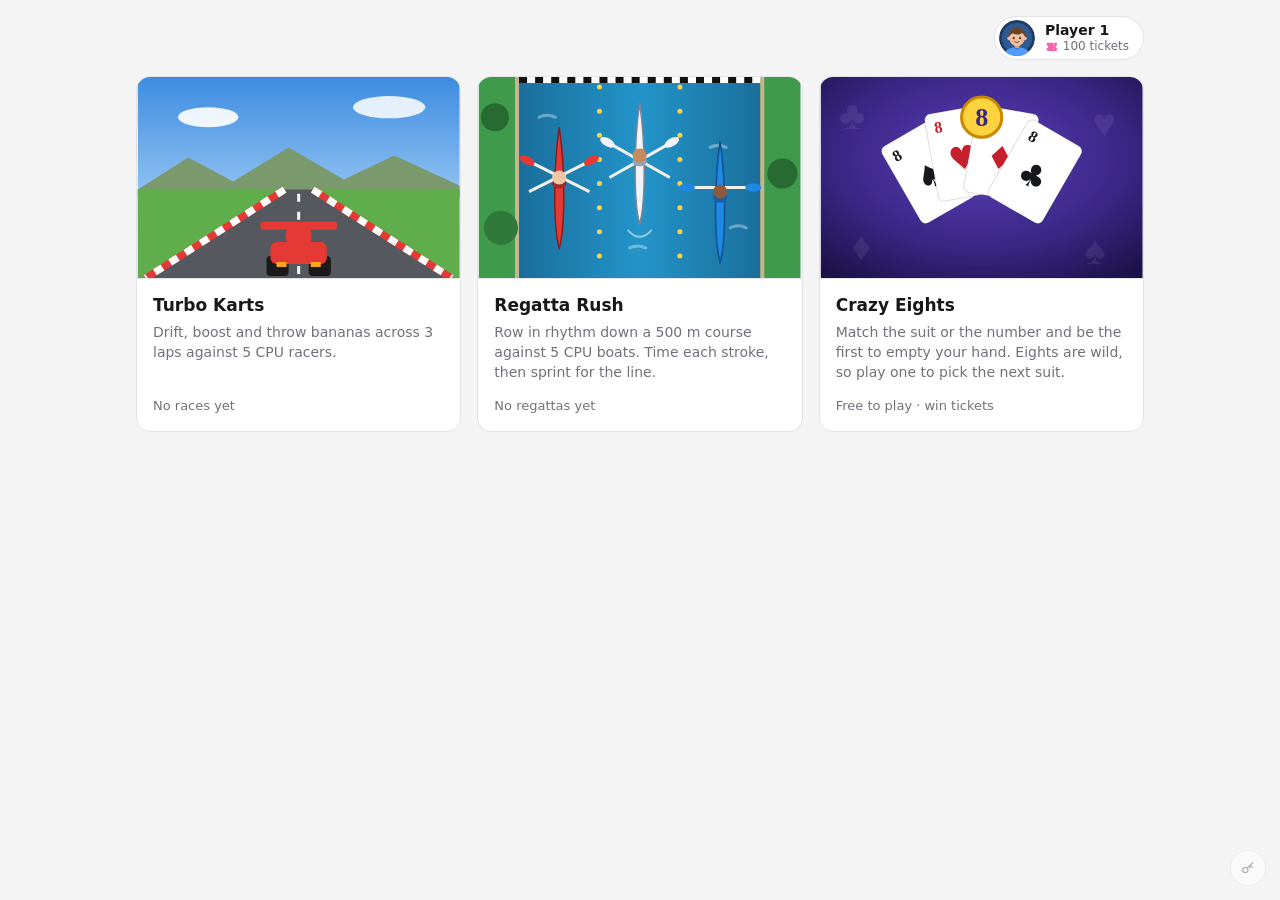
==== commit 414aec27: "Give the home page and its screens a plain look The home page is now just the games on a plain light" ====
--- a/index.html
+++ b/index.html
@@ -4,252 +4,112 @@
 <meta charset="utf-8">
 <meta name="viewport" content="width=device-width, initial-scale=1, viewport-fit=cover, interactive-widget=resizes-content">
 <title>Game Arcade</title>
-<link rel="preconnect" href="https://fonts.googleapis.com">
-<link rel="preconnect" href="https://fonts.gstatic.com" crossorigin>
-<link href="https://fonts.googleapis.com/css2?family=Bungee&family=Rubik:wght@400;500;600;700;800&display=swap" rel="stylesheet">
+<link rel="stylesheet" href="shared/ui.css">
 <style>
-  :root {
-    --bg: #0a0b1e;
-    --panel: #161a3a;
-    --panel-lo: #0e1029;
-    --cyan: #45d4ff;
-    --violet: #9b6bff;
-    --pink: #ff5fa8;
-    --text: #eef0ff;
-    --muted: #a3a9cf;
-    --line: rgba(255, 255, 255, .1);
-    --good: #4ade80;
-    --bad: #ff6b8b;
-    color-scheme: dark;
-  }
   * { box-sizing: border-box; }
   body {
-    margin: 0;
-    min-height: 100vh;
-    min-height: 100dvh;
-    color: var(--text);
-    font-family: Rubik, system-ui, sans-serif;
-    background:
-      radial-gradient(800px 500px at 10% -10%, rgba(155, 107, 255, .3), transparent 60%),
-      radial-gradient(700px 500px at 100% 15%, rgba(69, 212, 255, .14), transparent 60%),
-      radial-gradient(1000px 520px at 50% 115%, rgba(255, 95, 168, .2), transparent 60%),
-      var(--bg);
-    background-attachment: fixed;
-  }
-
-  /* ---------- Neon grid floor and drifting controller shapes ---------- */
-  .floor {
-    position: fixed; left: -50%; right: -50%; bottom: 0; height: 70vh; z-index: 0; pointer-events: none;
-    background-image:
-      linear-gradient(rgba(155, 107, 255, .5) 1px, transparent 1px),
-      linear-gradient(90deg, rgba(155, 107, 255, .5) 1px, transparent 1px);
-    background-size: 64px 64px;
-    transform: perspective(600px) rotateX(42deg);
-    transform-origin: 50% 100%;
-    -webkit-mask-image: linear-gradient(to top, #000 10%, transparent 75%);
-    mask-image: linear-gradient(to top, #000 10%, transparent 75%);
-    animation: floor-run 2.4s linear infinite;
-  }
-  @keyframes floor-run { to { background-position: 0 64px; } }
-  .shapes { position: fixed; inset: 0; overflow: hidden; pointer-events: none; z-index: 0; }
-  .shapes svg {
-    position: absolute; bottom: -80px; fill: none; stroke: currentColor; stroke-width: 2.5;
-    opacity: .18; animation: drift linear infinite;
-  }
-  @keyframes drift {
-    from { transform: translateY(0) rotate(0); }
-    to { transform: translateY(-115vh) rotate(360deg); }
-  }
-
+    margin: 0; min-height: 100vh; min-height: 100dvh;
+    font: 15px/1.45 var(--ui-font); color: var(--ui-text); background: var(--ui-bg);
+  }
+  /* ---------- Top: your character ---------- */
+  .top {
+    max-width: 1040px; margin: 0 auto; display: flex; justify-content: flex-end;
+    padding: max(16px, env(safe-area-inset-top)) 16px 0;
+  }
+  .me-chip {
+    display: flex; align-items: center; gap: 10px; height: 44px; padding: 0 14px 0 4px; border-radius: 22px; cursor: pointer;
+    font: inherit; color: var(--ui-text); text-align: left;
+    background: var(--ui-surface); border: 1px solid var(--ui-line);
+  }
+  .me-chip:hover { background: var(--ui-sunken); }
+  .me-face { width: 36px; height: 36px; flex: none; border-radius: 50%; overflow: hidden; background: var(--ui-sunken); }
+  .me-face svg { width: 100%; height: 100%; display: block; }
+  .me-text { display: flex; flex-direction: column; min-width: 0; line-height: 1.2; }
+  .me-text b { font-size: 14px; font-weight: 600; white-space: nowrap; overflow: hidden; text-overflow: ellipsis; max-width: 160px; }
+  .me-text span { display: flex; align-items: center; gap: 4px; font-size: 12px; color: var(--ui-muted); font-variant-numeric: tabular-nums; }
   /* ---------- Games ---------- */
-  main {
-    position: relative; z-index: 1; max-width: 1040px; margin: 0 auto;
-    padding: calc(96px + env(safe-area-inset-top)) 16px calc(80px + env(safe-area-inset-bottom));
-  }
-
-  /* ---------- Your character, top left ---------- */
-  .me-chip {
-    position: fixed; z-index: 6; top: max(14px, env(safe-area-inset-top)); left: max(14px, env(safe-area-inset-left));
-    display: flex; align-items: center; gap: 10px; height: 56px; padding: 0 18px 0 5px; border-radius: 999px; cursor: pointer;
-    color: var(--text); font: inherit; text-align: left;
-    background: rgba(22, 26, 58, .85); border: 1px solid rgba(155, 107, 255, .5);
-    box-shadow: 0 10px 30px rgba(0, 0, 0, .4); backdrop-filter: blur(8px);
-    transition: border-color .2s, box-shadow .2s, transform .2s;
-  }
-  .me-chip:hover, .me-chip:focus-visible { outline: none; border-color: var(--cyan); box-shadow: 0 10px 30px rgba(0, 0, 0, .4), 0 0 24px rgba(69, 212, 255, .35); transform: translateY(-1px); }
-  .me-face { width: 46px; height: 46px; flex: none; border-radius: 50%; overflow: hidden; box-shadow: 0 0 0 2px var(--me, var(--cyan)); }
-  .me-face svg { width: 100%; height: 100%; display: block; }
-  .me-text { display: flex; flex-direction: column; gap: 3px; min-width: 0; }
-  .me-text b { font: 400 14px Bungee, Rubik, sans-serif; letter-spacing: .03em; white-space: nowrap; overflow: hidden; text-overflow: ellipsis; max-width: 160px; }
-  .me-text span { display: flex; align-items: center; gap: 5px; font-size: 13px; font-weight: 700; color: var(--muted); font-variant-numeric: tabular-nums; }
-  .section-title {
-    display: flex; align-items: center; gap: 16px; margin: 0 0 24px;
-    font-family: Bungee, Rubik, sans-serif; font-size: 16px; letter-spacing: .14em;
-    color: var(--cyan); text-shadow: 0 0 14px rgba(69, 212, 255, .6); white-space: nowrap;
-  }
-  .section-title::before, .section-title::after {
-    content: ''; flex: 1; height: 2px; border-radius: 1px;
-    background: linear-gradient(90deg, transparent, var(--violet));
-  }
-  .section-title::after { background: linear-gradient(90deg, var(--violet), transparent); }
-  .grid { display: grid; grid-template-columns: repeat(auto-fill, minmax(290px, 1fr)); gap: 24px; }
-
+  main { max-width: 1040px; margin: 0 auto; padding: 16px 16px calc(72px + env(safe-area-inset-bottom)); }
+  .grid { display: grid; grid-template-columns: repeat(auto-fill, minmax(260px, 1fr)); gap: 16px; }
   .card {
-    display: flex; flex-direction: column; overflow: hidden;
-    border-radius: 20px; color: inherit; text-decoration: none;
-    background: linear-gradient(180deg, var(--panel), var(--panel-lo));
-    border: 1px solid rgba(155, 107, 255, .3);
-    box-shadow: 0 20px 50px rgba(0, 0, 0, .45);
-    transition: transform .25s cubic-bezier(.2, .8, .2, 1.2), box-shadow .25s, border-color .25s;
-  }
-  .card:hover, .card:focus-visible {
-    transform: translateY(-6px); outline: none; border-color: var(--cyan);
-    box-shadow: 0 26px 60px rgba(0, 0, 0, .55), 0 0 0 1px var(--cyan), 0 0 40px rgba(69, 212, 255, .35);
-  }
-  .card.fresh { animation: card-in .8s cubic-bezier(.2, .8, .2, 1.2), card-glow 2.4s ease-out; }
-  @keyframes card-in { from { opacity: 0; transform: translateY(40px) scale(.9); } }
-  @keyframes card-glow {
-    0%, 40% { border-color: var(--cyan); box-shadow: 0 0 0 2px var(--cyan), 0 0 60px rgba(155, 107, 255, .6); }
-  }
-  .thumb { aspect-ratio: 16 / 10; overflow: hidden; border-bottom: 1px solid var(--line); }
-  .thumb svg { width: 100%; height: 100%; display: block; transition: transform .4s cubic-bezier(.2, .8, .2, 1); }
-  .card:hover .thumb svg { transform: scale(1.04); }
-  .card-body { display: flex; flex-direction: column; flex: 1; padding: 18px 22px 22px; }
-  .tag {
-    align-self: flex-start; height: 24px; display: inline-flex; align-items: center;
-    padding: 0 10px; border-radius: 999px;
-    font-size: 11px; font-weight: 700; letter-spacing: .14em; text-transform: uppercase;
-    color: var(--cyan); border: 1px solid rgba(69, 212, 255, .4); background: rgba(69, 212, 255, .08);
-  }
-  .card h2 {
-    font-family: Bungee, Rubik, sans-serif; font-weight: 400; font-size: 21px; margin: 12px 0 6px; color: var(--text);
-    white-space: nowrap; overflow: hidden; text-overflow: ellipsis;
-  }
-  .card p { color: var(--muted); margin: 0 0 18px; line-height: 1.5; flex: 1; }
-  .meta {
-    display: flex; justify-content: space-between; align-items: center; gap: 12px;
-    padding-top: 16px; border-top: 1px solid var(--line);
-  }
-  .best { font-size: 14px; color: var(--muted); }
-  .best strong { color: var(--text); font-variant-numeric: tabular-nums; }
-  .play {
-    height: 36px; display: inline-flex; align-items: center; padding: 0 20px; border-radius: 999px;
-    font-family: Bungee, Rubik, sans-serif; font-size: 13px; letter-spacing: .06em;
-    color: var(--bg); background: linear-gradient(90deg, var(--cyan), var(--violet));
-    box-shadow: 0 0 18px rgba(155, 107, 255, .4);
-  }
-
+    display: flex; flex-direction: column; overflow: hidden; border-radius: 14px;
+    color: inherit; text-decoration: none; background: var(--ui-surface); border: 1px solid var(--ui-line);
+    transition: border-color .15s, box-shadow .15s;
+  }
+  .card:hover { border-color: var(--ui-line-strong); box-shadow: var(--ui-shadow); }
+  .card.fresh { animation: card-in .5s ease-out; }
+  @keyframes card-in { from { opacity: 0; transform: translateY(12px); } }
+  .thumb { aspect-ratio: 16 / 10; overflow: hidden; border-bottom: 1px solid var(--ui-line); }
+  .thumb svg { width: 100%; height: 100%; display: block; }
+  .card-body { display: flex; flex-direction: column; gap: 4px; flex: 1; padding: 14px 16px 16px; }
+  .card h2 { margin: 0; font-size: 17px; font-weight: 600; }
+  .card p { flex: 1; margin: 0; font-size: 14px; color: var(--ui-muted); }
+  .best { margin-top: 10px; font-size: 13px; color: var(--ui-muted); }
+  .best strong { font-weight: 600; color: var(--ui-text); font-variant-numeric: tabular-nums; }
   /* ---------- Code button, tucked in the corner ---------- */
   .code-btn {
     position: fixed; z-index: 5; right: max(14px, env(safe-area-inset-right)); bottom: max(14px, env(safe-area-inset-bottom));
-    width: 40px; height: 40px; padding: 0; border-radius: 50%; display: grid; place-items: center; cursor: pointer;
-    color: var(--muted); background: rgba(22, 26, 58, .55); border: 1px solid var(--line);
-    opacity: .4; transition: opacity .2s, color .2s, border-color .2s, box-shadow .2s, transform .2s;
-  }
-  .code-btn:hover, .code-btn:focus-visible {
-    opacity: 1; outline: none; color: var(--cyan); border-color: var(--cyan);
-    box-shadow: 0 0 18px rgba(69, 212, 255, .35); transform: rotate(-12deg);
-  }
-  .code-btn svg { width: 18px; height: 18px; }
+    width: 36px; height: 36px; padding: 0; border-radius: 50%; display: grid; place-items: center; cursor: pointer;
+    color: var(--ui-muted); background: var(--ui-surface); border: 1px solid var(--ui-line);
+    opacity: .5; transition: opacity .15s;
+  }
+  .code-btn:hover, .code-btn:focus-visible { opacity: 1; }
+  .code-btn svg { width: 16px; height: 16px; }
   /* ---------- Code popup ---------- */
   .code-pop {
-    width: min(480px, calc(100% - 32px)); margin: auto; padding: 22px 22px 16px; border-radius: 24px;
-    color: var(--text); background: linear-gradient(180deg, var(--panel), var(--panel-lo));
-    border: 1px solid rgba(155, 107, 255, .45);
-    box-shadow: 0 30px 80px rgba(0, 0, 0, .6), 0 0 40px rgba(155, 107, 255, .2);
-  }
-  .code-pop[open] { animation: pop-in .25s cubic-bezier(.2, .8, .2, 1.2); }
-  @keyframes pop-in { from { opacity: 0; transform: translateY(16px) scale(.96); } }
-  .code-pop::backdrop { background: rgba(5, 6, 20, .65); backdrop-filter: blur(4px); -webkit-backdrop-filter: blur(4px); }
-  .code-head { display: flex; align-items: center; justify-content: space-between; gap: 12px; margin-bottom: 16px; }
-  .code-head h2 {
-    margin: 0; font: 400 18px Bungee, Rubik, sans-serif; letter-spacing: .1em;
-    color: var(--cyan); text-shadow: 0 0 14px rgba(69, 212, 255, .5);
-  }
+    width: min(420px, calc(100% - 32px)); margin: auto; padding: 20px; border-radius: 16px;
+    color: var(--ui-text); background: var(--ui-surface); border: 1px solid var(--ui-line); box-shadow: var(--ui-shadow);
+  }
+  .code-pop::backdrop { background: rgba(24, 24, 27, .3); }
+  .code-head { display: flex; align-items: center; justify-content: space-between; gap: 12px; margin-bottom: 14px; }
+  .code-head h2 { margin: 0; font-size: 17px; font-weight: 600; }
   .code-close {
-    width: 34px; height: 34px; flex: none; border-radius: 50%; cursor: pointer;
-    border: 1px solid var(--line); background: rgba(255, 255, 255, .06); color: var(--muted); font-size: 20px; line-height: 1;
-  }
-  .code-close:hover, .code-close:focus-visible { color: var(--text); border-color: var(--cyan); outline: none; }
-  .code-msg { min-height: 20px; margin: 12px 0 0; font-weight: 600; font-size: 15px; text-align: center; }
-  .code-msg.ok { color: var(--cyan); }
-  .code-msg.bad { color: var(--bad); }
-  .code-box {
-    cursor: text;
-    width: 100%; height: 64px; display: flex; align-items: center; gap: 12px;
-    padding: 0 8px 0 20px; border-radius: 999px;
-    background: rgba(22, 26, 58, .88);
-    border: 1px solid rgba(155, 107, 255, .5);
-    box-shadow: 0 16px 40px rgba(0, 0, 0, .55);
-    backdrop-filter: blur(8px);
-    transition: border-color .2s, box-shadow .2s;
-  }
-  .code-box:focus-within { border-color: var(--cyan); box-shadow: 0 16px 40px rgba(0, 0, 0, .55), 0 0 0 4px rgba(69, 212, 255, .16), 0 0 30px rgba(69, 212, 255, .25); }
-  .code-box.wrong { border-color: var(--bad); animation: shake .45s; }
-  .code-box.right { border-color: var(--good); box-shadow: 0 0 0 4px rgba(74, 222, 128, .2), 0 0 34px rgba(74, 222, 128, .4); }
-  @keyframes shake {
-    20%, 60% { transform: translateX(-8px); }
-    40%, 80% { transform: translateX(8px); }
-  }
-  .code-box svg { width: 20px; height: 20px; flex: none; color: var(--cyan); }
+    width: 32px; height: 32px; flex: none; padding: 0; border-radius: 8px; cursor: pointer;
+    font-size: 18px; line-height: 1; color: var(--ui-muted); background: none; border: 1px solid transparent;
+  }
+  .code-close:hover { color: var(--ui-text); background: var(--ui-sunken); }
+  .code-box { display: flex; gap: 8px; }
   .code-box input {
-    flex: 1; min-width: 0; height: 100%; padding: 0; border: 0; outline: 0; background: none;
-    color: var(--text); font: 400 18px Bungee, Rubik, sans-serif; letter-spacing: .12em; text-transform: uppercase;
-  }
-  .code-box input::placeholder { color: var(--muted); font: 500 17px Rubik, system-ui, sans-serif; letter-spacing: .02em; text-transform: none; opacity: .85; }
-  .unlock {
-    height: 48px; padding: 0 22px; border: 0; border-radius: 999px; cursor: pointer; flex: none;
-    font: 400 14px Bungee, Rubik, sans-serif; letter-spacing: .06em;
-    color: var(--bg); background: linear-gradient(90deg, var(--cyan), var(--violet));
-    box-shadow: 0 0 20px rgba(155, 107, 255, .45);
-    transition: transform .12s, filter .12s, opacity .2s;
-  }
-  .unlock:hover { filter: brightness(1.1); }
-  .unlock:active { transform: translateY(2px); }
-  .unlock:disabled { opacity: .6; cursor: progress; }
-
-  @media (max-width: 520px) {
-    .code-box { height: 58px; padding-left: 16px; gap: 10px; }
-    .code-box input { font-size: 16px; letter-spacing: .08em; }
-    .code-box input::placeholder { font-size: 16px; }
-    .unlock { height: 44px; padding: 0 16px; }
-  }
+    flex: 1; min-width: 0; height: 40px; padding: 0 12px; border-radius: 10px; outline: none;
+    font: 500 16px var(--ui-font); letter-spacing: .06em; text-transform: uppercase; color: var(--ui-text);
+    background: var(--ui-surface); border: 1px solid var(--ui-line);
+  }
+  .code-box input::placeholder { letter-spacing: 0; text-transform: none; color: var(--ui-muted); }
+  .code-box input:focus { border-color: var(--ui-accent); }
+  .code-box.wrong input { border-color: var(--ui-bad); animation: shake .35s; }
+  .code-box.right input { border-color: var(--ui-good); }
+  @keyframes shake { 25%, 75% { transform: translateX(-4px); } 50% { transform: translateX(4px); } }
+  .code-msg { min-height: 20px; margin: 10px 0 0; font-size: 14px; }
+  .code-msg.ok { color: var(--ui-good); }
+  .code-msg.bad { color: var(--ui-bad); }
   @media (prefers-reduced-motion: reduce) {
-    .shapes { display: none; }
-    .floor, .card.fresh, .code-box.wrong, .code-pop[open] { animation: none; }
+    .card.fresh, .code-box.wrong input { animation: none; }
   }
 </style>
 </head>
 <body>
-<div class="floor" aria-hidden="true"></div>
-<div class="shapes" id="shapes" aria-hidden="true"></div>
-
-<button class="me-chip" id="me-chip" type="button" aria-label="Your character, tickets, quests and prizes">
-  <span class="me-face" id="me-face"></span>
-  <span class="me-text"><b id="me-name"></b><span id="me-tix"></span></span>
-</button>
-
+<header class="top">
+  <button class="me-chip" id="me-chip" type="button" aria-label="Your character, tickets, quests and prizes">
+    <span class="me-face" id="me-face"></span>
+    <span class="me-text"><b id="me-name"></b><span id="me-tix"></span></span>
+  </button>
+</header>
 <main>
-  <div class="section-title">Games</div>
   <div class="grid" id="games"></div>
 </main>
-
 <button class="code-btn" id="code-btn" type="button" aria-label="Enter a code" title="Got a code?">
   <svg viewBox="0 0 24 24" fill="none" stroke="currentColor" stroke-width="2" stroke-linecap="round" stroke-linejoin="round" aria-hidden="true"><circle cx="8" cy="15" r="4"/><path d="M10.8 12.2 19 4M15.5 7.5l3 3M13.5 9.5l2 2"/></svg>
 </button>
 <dialog class="code-pop" id="code-pop" aria-labelledby="code-title">
 <form id="code-form" autocomplete="off">
   <div class="code-head"><h2 id="code-title">Got a code?</h2><button class="code-close" id="code-close" type="button" aria-label="Close">×</button></div>
-  <label class="code-box" id="code-box">
-    <svg viewBox="0 0 24 24" fill="none" stroke="currentColor" stroke-width="2" stroke-linecap="round" stroke-linejoin="round" aria-hidden="true"><rect x="4" y="11" width="16" height="10" rx="2"/><path d="M8 11V7a4 4 0 0 1 8 0v4"/></svg>
+  <div class="code-box" id="code-box">
     <input id="code" type="text" placeholder="Enter a code" aria-label="Game code" maxlength="40"
       autocapitalize="characters" autocorrect="off" spellcheck="false" enterkeyhint="go">
-    <button class="unlock" id="unlock" type="submit">Unlock</button>
-  </label>
+    <button class="ui-btn primary" id="unlock" type="submit">Unlock</button>
+  </div>
   <p class="code-msg" id="code-msg" role="status" aria-live="polite"></p>
 </form>
 </dialog>
-
 <script src="shared/arcade.js"></script>
 <script>
   // Open games are listed as they are. A locked game's card (name, picture, link) is encrypted
@@ -261,10 +121,11 @@
     {"title":"Regatta Rush","tag":"Rowing","description":"Row in rhythm down a 500 m course against 5 CPU boats. Time each stroke, then sprint for the line.","href":"games/b9ca5fa16d/index.html","stats":[{"label":"Best (hard)","key":"rowing.best.hard","format":"time"},{"label":"Best (normal)","key":"rowing.best.normal","format":"time"},{"label":"Best (easy)","key":"rowing.best.easy","format":"time"}],"empty":"No regattas yet","art":"\u003csvg xmlns=\"http://www.w3.org/2000/svg\" viewBox=\"0 0 320 200\" aria-hidden=\"true\">\n  \u003cdefs>\n    \u003clinearGradient id=\"rowWater\" x1=\"0\" y1=\"0\" x2=\"1\" y2=\"0\">\n      \u003cstop offset=\"0\" stop-color=\"#1a6f9c\"/>\n      \u003cstop offset=\".5\" stop-color=\"#2394c9\"/>\n      \u003cstop offset=\"1\" stop-color=\"#1a6f9c\"/>\n    \u003c/linearGradient>\n  \u003c/defs>\n  \u003crect width=\"320\" height=\"200\" fill=\"#3f9a4c\"/>\n  \u003crect x=\"40\" width=\"240\" height=\"200\" fill=\"url(#rowWater)\"/>\n  \u003crect x=\"36\" width=\"4\" height=\"200\" fill=\"#c9b48a\"/>\n  \u003crect x=\"280\" width=\"4\" height=\"200\" fill=\"#c9b48a\"/>\n  \u003ccircle cx=\"16\" cy=\"40\" r=\"14\" fill=\"#276b33\"/>\n  \u003ccircle cx=\"22\" cy=\"150\" r=\"17\" fill=\"#2f7a3a\"/>\n  \u003ccircle cx=\"302\" cy=\"96\" r=\"15\" fill=\"#276b33\"/>\n  \u003cg fill=\"#ffd23f\">\n    \u003ccircle cx=\"120\" cy=\"10\" r=\"2.5\"/>\u003ccircle cx=\"120\" cy=\"34\" r=\"2.5\"/>\u003ccircle cx=\"120\" cy=\"58\" r=\"2.5\"/>\u003ccircle cx=\"120\" cy=\"82\" r=\"2.5\"/>\n    \u003ccircle cx=\"120\" cy=\"106\" r=\"2.5\"/>\u003ccircle cx=\"120\" cy=\"130\" r=\"2.5\"/>\u003ccircle cx=\"120\" cy=\"154\" r=\"2.5\"/>\u003ccircle cx=\"120\" cy=\"178\" r=\"2.5\"/>\n    \u003ccircle cx=\"200\" cy=\"10\" r=\"2.5\"/>\u003ccircle cx=\"200\" cy=\"34\" r=\"2.5\"/>\u003ccircle cx=\"200\" cy=\"58\" r=\"2.5\"/>\u003ccircle cx=\"200\" cy=\"82\" r=\"2.5\"/>\n    \u003ccircle cx=\"200\" cy=\"106\" r=\"2.5\"/>\u003ccircle cx=\"200\" cy=\"130\" r=\"2.5\"/>\u003ccircle cx=\"200\" cy=\"154\" r=\"2.5\"/>\u003ccircle cx=\"200\" cy=\"178\" r=\"2.5\"/>\n  \u003c/g>\n  \u003cg fill=\"none\" stroke=\"#fff\" stroke-opacity=\".35\" stroke-width=\"3\" stroke-linecap=\"round\">\n    \u003cpath d=\"M60 40 q8 -4 16 0\"/>\u003cpath d=\"M230 70 q8 -4 16 0\"/>\u003cpath d=\"M150 170 q8 -4 16 0\"/>\u003cpath d=\"M250 150 q8 -4 16 0\"/>\n  \u003c/g>\n  \u003cg transform=\"translate(80 120)\">\n    \u003cpath d=\"M-30 -36 L30 -6 M30 -36 L-30 -6\" stroke=\"#f4f1ea\" stroke-width=\"3\"/>\n    \u003cellipse cx=\"-32\" cy=\"-37\" rx=\"8\" ry=\"4\" fill=\"#e53935\" transform=\"rotate(26 -32 -37)\"/>\n    \u003cellipse cx=\"32\" cy=\"-37\" rx=\"8\" ry=\"4\" fill=\"#e53935\" transform=\"rotate(-26 32 -37)\"/>\n    \u003cpath d=\"M0 -70 C6 -30 6 30 0 50 C-6 30 -6 -30 0 -70Z\" fill=\"#e53935\" stroke=\"#8a1c1a\" stroke-width=\"1.5\"/>\n    \u003cellipse cx=\"0\" cy=\"-14\" rx=\"7\" ry=\"5\" fill=\"#a32a27\"/>\n    \u003ccircle cx=\"0\" cy=\"-20\" r=\"7\" fill=\"#f2c7a5\"/>\n  \u003c/g>\n  \u003cg transform=\"translate(160 96)\">\n    \u003cpath d=\"M-30 -30 L30 4 M30 -30 L-30 4\" stroke=\"#f4f1ea\" stroke-width=\"3\"/>\n    \u003cellipse cx=\"-32\" cy=\"-31\" rx=\"8\" ry=\"4\" fill=\"#f2f3f7\" transform=\"rotate(30 -32 -31)\"/>\n    \u003cellipse cx=\"32\" cy=\"-31\" rx=\"8\" ry=\"4\" fill=\"#f2f3f7\" transform=\"rotate(-30 32 -31)\"/>\n    \u003cpath d=\"M0 -70 C6 -30 6 30 0 50 C-6 30 -6 -30 0 -70Z\" fill=\"#f2f3f7\" stroke=\"#7d8394\" stroke-width=\"1.5\"/>\n    \u003cellipse cx=\"0\" cy=\"-12\" rx=\"7\" ry=\"5\" fill=\"#9aa2b5\"/>\n    \u003ccircle cx=\"0\" cy=\"-18\" r=\"7\" fill=\"#c68a5c\"/>\n    \u003cpath d=\"M-12 56 Q0 70 12 56\" fill=\"none\" stroke=\"#fff\" stroke-opacity=\".5\" stroke-width=\"2\"/>\n  \u003c/g>\n  \u003cg transform=\"translate(240 134)\">\n    \u003cpath d=\"M-30 -24 L30 -24\" stroke=\"#f4f1ea\" stroke-width=\"3\"/>\n    \u003cellipse cx=\"-33\" cy=\"-24\" rx=\"8\" ry=\"4\" fill=\"#1e88e5\"/>\n    \u003cellipse cx=\"33\" cy=\"-24\" rx=\"8\" ry=\"4\" fill=\"#1e88e5\"/>\n    \u003cpath d=\"M0 -70 C6 -30 6 30 0 50 C-6 30 -6 -30 0 -70Z\" fill=\"#1e88e5\" stroke=\"#0d4f8f\" stroke-width=\"1.5\"/>\n    \u003cellipse cx=\"0\" cy=\"-14\" rx=\"7\" ry=\"5\" fill=\"#155fa8\"/>\n    \u003ccircle cx=\"0\" cy=\"-20\" r=\"7\" fill=\"#8d5a3b\"/>\n  \u003c/g>\n  \u003cg>\n    \u003crect x=\"40\" y=\"0\" width=\"240\" height=\"6\" fill=\"#fff\"/>\n    \u003cpath d=\"M40 0h8v6h-8zM56 0h8v6h-8zM72 0h8v6h-8zM88 0h8v6h-8zM104 0h8v6h-8zM120 0h8v6h-8zM136 0h8v6h-8zM152 0h8v6h-8zM168 0h8v6h-8zM184 0h8v6h-8zM200 0h8v6h-8zM216 0h8v6h-8zM232 0h8v6h-8zM248 0h8v6h-8zM264 0h8v6h-8z\" fill=\"#111\"/>\n  \u003c/g>\n\u003c/svg>\n"},
     {"title":"Crazy Eights","tag":"Cards","description":"Match the suit or the number and be the first to empty your hand. Eights are wild, so play one to pick the next suit.","href":"games/3b58e69a3a/index.html#eights","stats":[],"empty":"Free to play · win tickets","art":"\u003csvg xmlns=\"http://www.w3.org/2000/svg\" viewBox=\"0 0 320 200\" aria-hidden=\"true\">\n  \u003cdefs>\n    \u003cradialGradient id=\"eightsFelt\" cx=\"50%\" cy=\"40%\" r=\"75%\">\n      \u003cstop offset=\"0\" stop-color=\"#5a3fb8\"/>\n      \u003cstop offset=\".6\" stop-color=\"#3a2685\"/>\n      \u003cstop offset=\"1\" stop-color=\"#1c1147\"/>\n    \u003c/radialGradient>\n  \u003c/defs>\n  \u003crect width=\"320\" height=\"200\" fill=\"url(#eightsFelt)\"/>\n  \u003cg fill=\"#fff\" fill-opacity=\".08\" font-family=\"Georgia\" font-size=\"40\">\n    \u003ctext x=\"18\" y=\"52\">♣\u003c/text>\u003ctext x=\"270\" y=\"60\">♥\u003c/text>\u003ctext x=\"30\" y=\"182\">♦\u003c/text>\u003ctext x=\"262\" y=\"186\">♠\u003c/text>\n  \u003c/g>\n  \u003cg transform=\"translate(160 186)\">\n    \u003cg transform=\"rotate(-30) translate(-31 -150)\">\n      \u003crect width=\"62\" height=\"88\" rx=\"6\" fill=\"#fff\" stroke=\"#00000022\"/>\n      \u003ctext x=\"8\" y=\"20\" font-family=\"Georgia\" font-weight=\"700\" font-size=\"16\" fill=\"#16181d\">8\u003c/text>\n      \u003ctext x=\"31\" y=\"60\" font-size=\"32\" text-anchor=\"middle\" fill=\"#16181d\">♠\u003c/text>\n    \u003c/g>\n    \u003cg transform=\"rotate(-10) translate(-31 -156)\">\n      \u003crect width=\"62\" height=\"88\" rx=\"6\" fill=\"#fff\" stroke=\"#00000022\"/>\n      \u003ctext x=\"8\" y=\"20\" font-family=\"Georgia\" font-weight=\"700\" font-size=\"16\" fill=\"#c61f2c\">8\u003c/text>\n      \u003ctext x=\"31\" y=\"60\" font-size=\"32\" text-anchor=\"middle\" fill=\"#c61f2c\">♥\u003c/text>\n    \u003c/g>\n    \u003cg transform=\"rotate(10) translate(-31 -156)\">\n      \u003crect width=\"62\" height=\"88\" rx=\"6\" fill=\"#fff\" stroke=\"#00000022\"/>\n      \u003ctext x=\"8\" y=\"20\" font-family=\"Georgia\" font-weight=\"700\" font-size=\"16\" fill=\"#c61f2c\">8\u003c/text>\n      \u003ctext x=\"31\" y=\"60\" font-size=\"32\" text-anchor=\"middle\" fill=\"#c61f2c\">♦\u003c/text>\n    \u003c/g>\n    \u003cg transform=\"rotate(30) translate(-31 -150)\">\n      \u003crect width=\"62\" height=\"88\" rx=\"6\" fill=\"#fff\" stroke=\"#00000022\"/>\n      \u003ctext x=\"8\" y=\"20\" font-family=\"Georgia\" font-weight=\"700\" font-size=\"16\" fill=\"#16181d\">8\u003c/text>\n      \u003ctext x=\"31\" y=\"60\" font-size=\"32\" text-anchor=\"middle\" fill=\"#16181d\">♣\u003c/text>\n    \u003c/g>\n  \u003c/g>\n  \u003cg transform=\"translate(160 40)\">\n    \u003ccircle r=\"20\" fill=\"#ffd23f\" stroke=\"#c98a00\" stroke-width=\"3\"/>\n    \u003ctext y=\"9\" font-family=\"Georgia\" font-weight=\"900\" font-size=\"26\" text-anchor=\"middle\" fill=\"#3a2685\">8\u003c/text>\n  \u003c/g>\n\u003c/svg>\n"},
   ];
-  const SALT = '7BkXUckYOPoGTHIbZnnz9A==';
+  const SALT = 'sfv2q/epvawJwo9q7ia1/w==';
   const ITERATIONS = 250000;
   const LOCKED = [
-    { iv: 'z6n0H80Q0wHUs0x4', data: 'hAG3Z25jslrNZ4q9fd26+f4TB5aZwDqcPka6lEHFbkUX+/KEV9KuisqnhVy/NGShsZimGzY13fC4KUO8D/TMb/bEzR42nBJ75ErLhyDS+U6rnq66qs/Mwn3nL0lG5WUKp8h1srI+yDtu/iGagSiak+jgBysZVa9o9FGO9dsN75adoGDBnhRE/GWdSgsvwhgRqRyu4hd2n/uI/GS/RFNjk4R0TTPnRUSkDgxB2yLlAaqkzJqdMCF6XCduadTbubSayUETEREnus53ScuiK3l4BuFdMgDSoXPDpb46V7ng+OK/Rn5+yekW2+iHu+KxkUjuF6gKuyaHOCgUzHlKjzSKCJZupPhNSlFK7Y8INjJJCXPJsIYsolK7yq7eeBW2SKwD0t6AMyGlKUxyyYgFBjJCj3QlE66NYyU/gN2sdQZdkSIZMoNrqY+xuaCQw30/yhTkEhhTQYNGgN4cR5juweMPkVYywM6+zU/[base64]/SQKu6gSp+xhCxOCa2ly4N/Qor+lCfY3eeboF7evDpcsEmYqnTwtiRcy0UxRtQkMZWaHmKBbIKgTElI7IXlAgFac2CDiEHgJeGc78F4s48Nm9x/cNrItbyS6pM6oFvpH/rdZLKR/tyPcV+Ka/vuZ/WeiyLEyB6WL2NGbaBoqqldboHF+o0Bck1yZ29ppe7EvIll4/v4QWQl9NpTjyCW6/uK2ojCPLDYDlLJXHq5jtSpZGSXJkXkWZi8ydZkvXN2drYshN6NqPb5IQ/LyOLNntqR3q2I5d+NDLMKkRS+nki+2xAo2kZS8uRPKASmVrHTiIqvS1cLeaXhGSZc/elRfA6mNMlZCOOIc4kKRIAi6GeMXWSzmep3WiS8r+5Pej8pPPtzQmBrcH16UoLlAbix8vPbefoOHZ2w81h0bh1wQs8Raj/33lbka1As3a3BxcGvrigg6+6i13C3FTZQA4y0NpeCPns/vt4jtsX9CNIZ5WCK2+hK50SSDWe7fBrtXT5fAHHcDX54F0cPCv/UecrudUcxXcIOsJ5b5w4HzqfuO2QIRH+Iw7KgLirdBNNL6GQUdDxNE+NGRbZmHyEZQ/yqCWXl1J03oJEhv1L9Stw8Bheoo769uOMDOdI4/7H6D+Z7cAxbBBXHKJIyvRJt+2yl/a2hw2DfmHM7TEZE7fPTGYqD7BeibPbhoYwmHL+eoGhhKbrjJSsaBkPs7gMx0L1wC/6CJcYKiO5f+lm3Q8pxFEQRwFZ3nbxjqogQi//KEIWKJI5BdIYZtzuFvYgVZ9yGPhLYfgIIGx4sa/wpAjwHuPlFZMDg5UmOIitxRZuTDQNROIab7IgJlAAnNqx6WkP3VP1eyrdxuhKt715UGCYBne2bLrh6xON0/5YAZUdZB54M8gyU8umJGeX6eQiq79u21BQcjddUclqDfEsn36XQZTVVIlliMs5bCLgKmyFV1A4/[base64]/4DvNwRfD6zPWVI9SC91ew9t4/I0RB/w3qS/9XGnkaCvzpwK9FTC54z+APcOx6Gfc+/YFsOFiexoLsce6e0rCkvaS4hX0C1y5NlCbdBflFBzCdt0RzdqvOFnxULbEqsN96r9YYafAh/b0TRcAHhB2CChGo09tSigGO8t9KbHWfWTf7FS+hPezElwtLSoGLN3qNJ67ojW/Fy5pytzlxdZbM02gB16lHJqUyzEtnfSeioSaVGauISQv2M7m+Qs52RWphLBuZ5YVIInl48i3Ztcl2QVnBtC1JV+rMCYK8nV1juc0E79YcoWGN+qXbeRa3VyacFfHm3Bn2nK6z6b6SVUVzm+f4ihUh91eGZF3Aq6i5hq3xkcKHTWAaEOfTSXiAm+/ELEiRtQi8zGGLQU7LEQ9JRXDErgt4Z+gdMUWB4brQ/adkt55XmGW9uRNZRt2EmgrQ3kwFG5n5gHGrIEJgAp5FG1ezO/pHa+ntuhL9kk/u1mbQ5L+tkRUVJSSfcuG26LiPe7bG3FuX6n05n2uKtA/Rir3o8Ip7eyXM61/sjLpYKT+rJscVqFvoJ+S6v5o8RY4YEJFOEO/Epqfb5XHmt1D+3Kt49bZi66M6d/6cGb0h9fU9E1CE1FD3DPAxY8EdsycPj/[base64]/bI+GSJJo5lVhDjhx1Beqb8jMXRT6YegQDcgzV6Hhp5VjlJtuh6kee0Rc1CI2eWV/Fy9+eUSYR0Ef5twUOrm2nTzdxeJl6aWy9azwxMU22f4wR3mMNlyHdJpk+fgj8V6Kbk05aU6JLizVzvTKJXzp9lLqImT0Jtgy7uWx+haKvUVMwQlRUG8tIADM2VIcEdjVkumtDFcCcdYrx46fwNrpXVQTtveFrhByZ62/[base64]/N8YpjY=' },
+    { iv: 'DxiFyoPbNawlNmaT', data: 'Ah7aU+tb8KWgPH+ODN6iLcwQcwAXW02W7j72O8fU/0zRZmEgL+c2jsZRE1mdQdIY2zYlBJ+FUb1PIdAiygiIgh7hZGejx8inIL1ja+vIO/[base64]/TwhXLnpI5W+NDA9YBzwhHlyu7R005RDoVYsD2gvRf5ehdeFqdubWc/RINL6mU+nyilb88KIFkL8aiWa4qvnBNNYS62fSLq+vvwKMV/2f6OkVZ8QT8hBWFypyD3o67SuOqunIgVs9ByLEc7pz4oZRai3K0/Kl90iFLr5SRZ+vHIzNyPnSeo3E101NAgHap0oNbCATrUZNntuzurOuTJlELCB/F2aWc0AwsZbc60m2fij03w4Rs6+ToaiyWa0PtkwA6F9J8O/y2i8vWZSKdVtyOqOB8Oz+LlKTn11PzWty4qDaSNvmBiB4MJViv3oTRQabhfB22P5s203NBp5ArhJtRKtLA48gU/5kJVZClCO48oRXmBevuWQxlSTG5m+4OB8aJz1dKUV+ACevyypvUCT6rZskqElS8RT5b147JEw9DWYUigdX8No4A47B+bgJ6VoUY7WdqBScpAa1ESBYAQZC+tKb5PtnnetUKHARjm4Z3Z6WgWO8jLefrnEYkIeZIImN1bP+rELSK+hfzatVYoet59XgZ/LTM3BVMUXMa1vS/4YJpyNic8lXXCG16My1RYsjMa7e/F8AyWiOIXAvBXJNA2PLclALGbJ/ODxHlOBrSV4pOntxbnHAW92dRM23d7oSFjzOYn5DZTEmLXj2f7kpWdXAwO/wcEq07GR1valAhdHxB1apjeRCYKR/NgFMvAmgRQgnOqw7I1RdgU8Scsz6VIHJ68EGohn0a4wNHutVzTe/zoKnrFJ5ZhWRd5GylAy/Wmr1x+1f6E8LZZV7gTHRdepq2VBLgT3f/F0ArNgSE2ZUWikaWRRc6QuqmGP4b8bsrWO9QT6GYhJvNneIEYWkzlhfawA0Rod/E3Ksbz/4sEgSVmL4GTjWPaunWF8HeiozLhmfh93Apn9FLndODvq6PDWHZyFS6ojt6wSFZ4zAa5zSC6WmAvBfQkjSrxHtGC2bHdKy+PEjLcL/bfGqbXe7Rcc50Wu3ioWBJDQtcJ39ytFIcmXj2k3vEMoFBrOyI9M3xMZEYMefPe8s0rbm7iSmfzX6eRmPRtnQbdYCd0ymfXpd5QA9SxIhPSvuptmsEk56JU3/y7qm0hYkN698PZSZzRDwaNCzYiMabYAmqForvvzDK0wakDiXaxE55jaz7U7Y6yu7mPWtrIWaF3UR8bwnuxaQVGrEazhIfdn7d9AncdHwW1pqzQ4UQJwLS0q++Esmf6av9AX/HeXg0q+T5jehZK/LxqT7RUBlgIquvWVEAhK4bcjr7FcMm+721HsV70r+MqnSNOugCbmLCU11yW6QmNLt8zjBCxCHWmtOUN5D1Qt2OHYSTQ4vEMdF0J90UiAXUEHqfWGwbsDeDNE6Fd8YswFZw8zGBoHES41dF7cdJ7j+E9kYb+5FyKg/sJGJQcrdUY7Q6yfnoJ3vg7HpBQsE21uCKPtcmSEvtqqY+ztpbTmmthDzROkruW/GkJj5agCqVyPNGzALvbRnZwv7fgjR7aVrZeSDdp1itTIHpqmJ+aX0q/5jfZvJuU31XbppIxC/2lWFmAMp67slrybggwfimLPD6wSWMsGSCVa3C+z2FXjLXcijZBccmHoEdHycuUrak/xO0rTtY/8wtJeD+vKPwAFJAGTUrzbeQBv1ogBD23OEYJtvarTxXMXLW0OQGIsT4NzG/XN223OfpejeLT+LPIjo9Mtml7Ku5t5/[base64]/uGl+OYagcSvncFMvbOLia+b4h/T4QfqoosC+m0fgvUJDAvOasYYI49yqV/rB7z/7iklLe+f8cyHmrKLGEVMgjM/HqwnKX1k1GQ+si55A1uJwpd387bUrH+61QgEgGgrBK08VTElm8O2+n3aBrjlp48JGqgR/WXemmtOuR6aR5P/iIbRbEj7kr5ewaOJSF21c3v8AZYs/GMoifpwWhrIhBkv5Nwqd2GHQWsDkPm2L6VZ+SfFr81yafXNoZZvLzCHyvHtaQSNMObuUjOH0x4Snpd5sQTwb0Za4eX6q1mRHlvSrvXAk+M+/Gnlfa+wdyRGLYQcnzAuXoSHgXcJHbS99vAlrUWJJp2cKAgcgKX/fJpKtJJPORorMC/IUI2JB/akow7TVj0d4LW1nl4IUTJTwMtydd7QqvW8xuyNUK9PS7gQ45j3GdlLn2K8d+umochuO6etX7ybA7mrfVQLba7VHgdDuXgIbtw1jD2sQ8+3FBMCZ8j4d4YRKmJRuYcBXBMiUQLw3IxZZ7Ods0Ll1oX3zSDXT7Yr5wISTBwhPQiNSGbS+414I/CKfFJsHT1Ma/mDi6ESE3mIfQiltIm543sQAATL4uE1rT5Db0EZVc70OBcYusMENfDIOGDXGyuppaua1jmxTNTwa+zYCDBf9m2OJlltF8OTgfGFKZ6OuWTdFDBd/h+l585o6cDJGfdKb0shepqrCWqDbSaSr21unJ4T7IkgLUfa1tx9FzjhR9pkBDyr+SMYy/oHnssItOwNtChpfzi32zIk5T3VkIfEK70v7ueEiByMHVQPBj4q62DiEhBzzJDY/4t4NCeGZ+QyL2wHzYpSpvLGkdyvpOs+6cv2n33DoIsBs7iY3863f28z4gepdBtYoR+4kKzF4rEeVA7ZKDu9FDlR++SyztBsYC+lNn2HA1UprP9xtxE0NdlLElFAy+b5iBrckpqSf22cWCp4lGNLO8m7Goa8K4s+gW0gQFibSnI7hE3K9Jsl2+3d3al61JodahB64=' },
+    { iv: 'CKfTrzqIEyWDTEqP', data: 'aCxqzIPBKOtcz/zVdUnAu/+oJcq9KMukjyKn6JfcOX2hdqFJFw4mFuT6' },
   ];
   /* LOCKED:end */
 
@@ -341,12 +202,10 @@
     a.innerHTML = `
       <div class="thumb">${card.art}</div>
       <div class="card-body">
-        <span class="tag"></span>
         <h2></h2>
         <p></p>
-        <div class="meta"><span class="best"></span><span class="play">Play</span></div>
+        <span class="best"></span>
       </div>`;
-    a.querySelector('.tag').textContent = card.tag;
     a.querySelector('h2').textContent = card.title;
     a.querySelector('p').textContent = card.description;
     a.querySelector('.best').append(...statLine(card));
@@ -417,6 +276,21 @@
   document.getElementById('code-close').addEventListener('click', () => el.pop.close());
   el.pop.addEventListener('click', (e) => { if (e.target === el.pop) el.pop.close(); }); // the backdrop
 
+  // A code can open a tool instead of a game (the owner's control panel). Its script hands back
+  // an open function as window.arcadeTool; codes for tools are never remembered.
+  const tools = new Map();
+  function openTool(src) {
+    if (tools.has(src)) { tools.get(src)(); return; }
+    const script = document.createElement('script');
+    script.src = src;
+    script.onload = () => {
+      tools.set(src, window.arcadeTool);
+      delete window.arcadeTool;
+      tools.get(src)();
+    };
+    document.head.append(script);
+  }
+
   el.form.addEventListener('submit', async (e) => {
     e.preventDefault();
     const code = normalize(el.input.value);
@@ -438,6 +312,12 @@
       return;
     }
     el.input.value = '';
+    if (found.every((f) => f.card.tool)) {
+      el.pop.close();
+      for (const f of found) openTool(f.card.tool);
+      return;
+    }
+    found = found.filter((f) => !f.card.tool);
     flash('right');
     const codes = savedCodes();
     if (!codes.includes(code)) saveCodes([...codes, code]);
@@ -460,7 +340,7 @@
     const results = await Promise.all(codes.map((c) => open(c).catch(() => [])));
     const still = codes.filter((c, i) => results[i].length);
     if (still.length !== codes.length) saveCodes(still);
-    for (const f of results.flat()) unlocked.set(f.index, f.card);
+    for (const f of results.flat()) if (!f.card.tool) unlocked.set(f.index, f.card);
     codesChecked = true;
     render();
   })();
@@ -470,27 +350,10 @@
     document.getElementById('me-face').innerHTML = Arcade.character();
     document.getElementById('me-name').textContent = me.name;
     document.getElementById('me-tix').innerHTML = `${Arcade.ticketIcon}${me.tickets.toLocaleString('en-US')} tickets`;
-    document.documentElement.style.setProperty('--me', me.color);
   }
   renderMe();
   Arcade.onChange(renderMe);
   document.getElementById('me-chip').addEventListener('click', () => Arcade.open());
-
-  // Drifting game-controller shapes: triangle, circle, square and cross.
-  const SHAPES = [
-    '<path d="M12 3 22 20H2Z"/>',
-    '<circle cx="12" cy="12" r="9"/>',
-    '<rect x="3.5" y="3.5" width="17" height="17" rx="2"/>',
-    '<path d="M5 5 19 19M19 5 5 19"/>',
-  ];
-  const TINTS = ['var(--cyan)', 'var(--violet)', 'var(--pink)'];
-  const shapes = document.getElementById('shapes');
-  for (let i = 0; i < 16; i++) {
-    const size = 22 + Math.random() * 40;
-    const duration = 16 + Math.random() * 18;
-    shapes.insertAdjacentHTML('beforeend', `<svg viewBox="0 0 24 24" width="${size}" height="${size}"
-      style="left:${Math.random() * 100}%;color:${TINTS[i % TINTS.length]};animation-duration:${duration}s;animation-delay:${-Math.random() * duration}s">${SHAPES[i % SHAPES.length]}</svg>`);
-  }
 </script>
 </body>
 </html>
--- a/shared/ui.css
+++ b/shared/ui.css
@@ -0,0 +1,33 @@
+/* The arcade's plain look: colours, type and buttons for the home page and the screens that
+   open from it (the character screen and the control panel use the --ui-* colours too). */
+:root {
+  --ui-bg: #f4f4f5;        /* the plain page background */
+  --ui-surface: #ffffff;   /* panels, cards, buttons */
+  --ui-sunken: #f4f4f5;    /* inputs, tracks, hover */
+  --ui-text: #18181b;
+  --ui-muted: #71717a;
+  --ui-line: #e4e4e7;
+  --ui-line-strong: #a1a1aa;
+  --ui-strong: #18181b;    /* main buttons */
+  --ui-on-strong: #ffffff;
+  --ui-accent: #2563eb;    /* focus and small highlights */
+  --ui-good: #16a34a;
+  --ui-bad: #dc2626;
+  --ui-shadow: 0 1px 2px rgba(0, 0, 0, .05), 0 8px 24px rgba(0, 0, 0, .08);
+  --ui-font: system-ui, -apple-system, 'Segoe UI', Roboto, Helvetica, Arial, sans-serif;
+  color-scheme: light;
+}
+[hidden] { display: none !important; }
+:focus-visible { outline: 2px solid var(--ui-accent); outline-offset: 2px; }
+
+.ui-btn {
+  display: inline-flex; align-items: center; justify-content: center; gap: 8px;
+  height: 40px; padding: 0 16px; border-radius: 10px; cursor: pointer; text-decoration: none;
+  font: 500 15px var(--ui-font); color: var(--ui-text);
+  background: var(--ui-surface); border: 1px solid var(--ui-line);
+  transition: background .15s, border-color .15s;
+}
+.ui-btn:hover { background: var(--ui-sunken); border-color: var(--ui-line-strong); }
+.ui-btn:disabled { opacity: .45; cursor: default; }
+.ui-btn.primary { color: var(--ui-on-strong); background: var(--ui-strong); border-color: var(--ui-strong); }
+.ui-btn.primary:hover:not(:disabled) { background: #3f3f46; border-color: #3f3f46; }
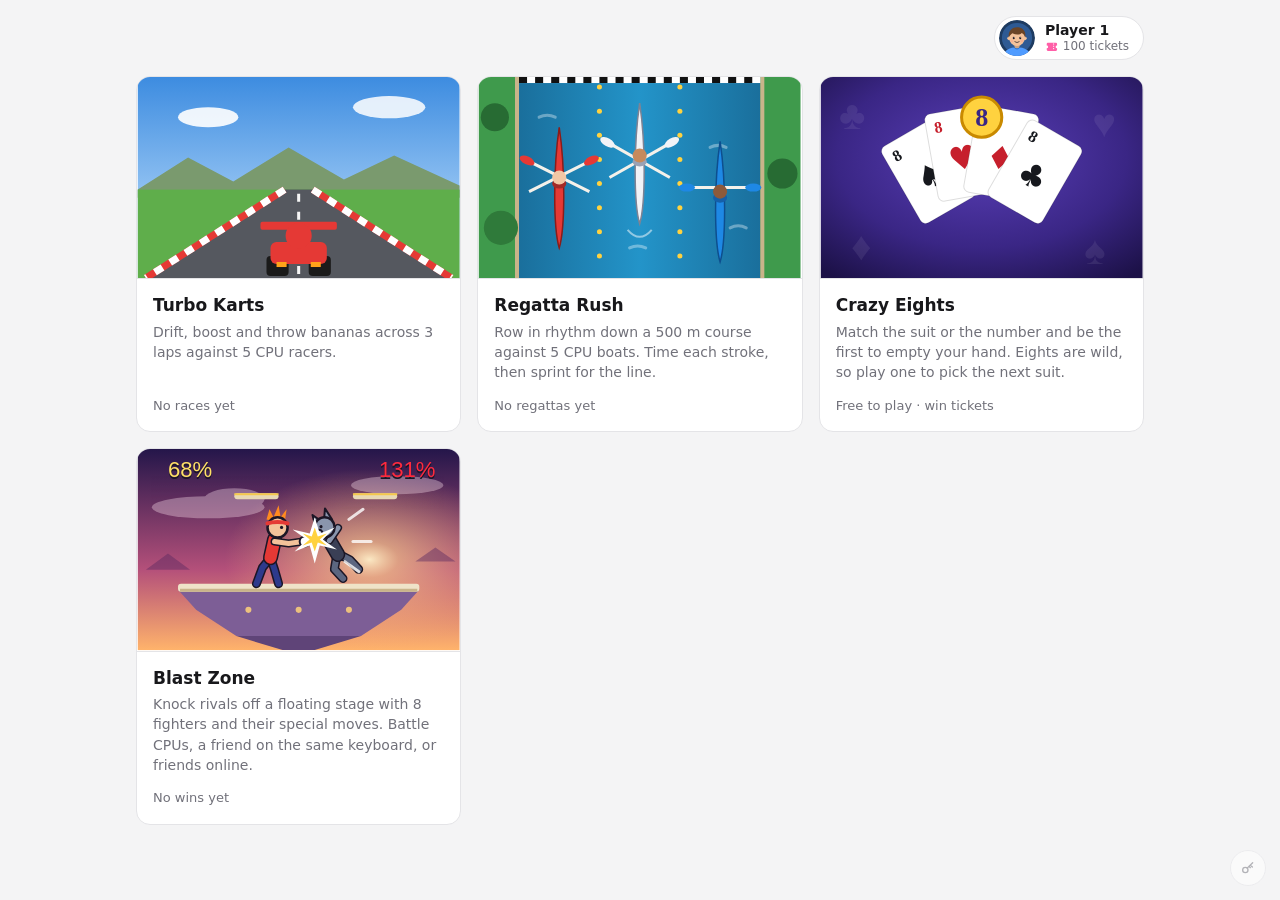
==== commit 43bd4533: "Add Blast Zone, a platform fighter Eight fighters with their own special moves, three stages, and da" ====
--- a/index.html
+++ b/index.html
@@ -120,12 +120,13 @@
     {"title":"Turbo Karts","tag":"Racing","description":"Drift, boost and throw bananas across 3 laps against 5 CPU racers.","href":"games/45349d15d6/index.html","stats":[{"label":"Best (hard)","key":"turboKarts.best.hard","format":"time"},{"label":"Best (normal)","key":"turboKarts.best.normal","format":"time"},{"label":"Best (easy)","key":"turboKarts.best.easy","format":"time"}],"empty":"No races yet","art":"\u003csvg xmlns=\"http://www.w3.org/2000/svg\" viewBox=\"0 0 320 200\" aria-hidden=\"true\">\n  \u003cdefs>\n    \u003clinearGradient id=\"sky\" x1=\"0\" y1=\"0\" x2=\"0\" y2=\"1\">\n      \u003cstop offset=\"0\" stop-color=\"#3d8ce0\"/>\n      \u003cstop offset=\"1\" stop-color=\"#cde8ff\"/>\n    \u003c/linearGradient>\n  \u003c/defs>\n  \u003crect width=\"320\" height=\"200\" fill=\"url(#sky)\"/>\n  \u003cellipse cx=\"70\" cy=\"40\" rx=\"30\" ry=\"10\" fill=\"#fff\" opacity=\".9\"/>\n  \u003cellipse cx=\"250\" cy=\"30\" rx=\"36\" ry=\"11\" fill=\"#fff\" opacity=\".85\"/>\n  \u003cpath d=\"M0 112 L50 80 L95 104 L150 70 L205 102 L255 78 L320 108 L320 120 L0 120Z\" fill=\"#7a9a6e\"/>\n  \u003crect y=\"112\" width=\"320\" height=\"88\" fill=\"#5fae4b\"/>\n  \u003cpath d=\"M146 112 L174 112 L312 200 L8 200Z\" fill=\"#55585f\"/>\n  \u003cpath d=\"M146 112 L8 200\" stroke=\"#e53935\" stroke-width=\"7\"/>\n  \u003cpath d=\"M146 112 L8 200\" stroke=\"#fff\" stroke-width=\"7\" stroke-dasharray=\"9 9\"/>\n  \u003cpath d=\"M174 112 L312 200\" stroke=\"#e53935\" stroke-width=\"7\"/>\n  \u003cpath d=\"M174 112 L312 200\" stroke=\"#fff\" stroke-width=\"7\" stroke-dasharray=\"9 9\"/>\n  \u003cpath d=\"M160 116 L160 200\" stroke=\"#f5f5f5\" stroke-width=\"3\" stroke-dasharray=\"8 10\"/>\n  \u003cg transform=\"translate(120 128)\">\n    \u003crect x=\"8\" y=\"50\" width=\"22\" height=\"20\" rx=\"4\" fill=\"#1a1a1a\"/>\n    \u003crect x=\"50\" y=\"50\" width=\"22\" height=\"20\" rx=\"4\" fill=\"#1a1a1a\"/>\n    \u003crect x=\"2\" y=\"16\" width=\"76\" height=\"8\" rx=\"2\" fill=\"#e53935\"/>\n    \u003crect x=\"36\" y=\"22\" width=\"8\" height=\"14\" fill=\"#2a2a33\"/>\n    \u003crect x=\"12\" y=\"36\" width=\"56\" height=\"22\" rx=\"6\" fill=\"#e53935\"/>\n    \u003ccircle cx=\"40\" cy=\"30\" r=\"13\" fill=\"#e53935\"/>\n    \u003crect x=\"18\" y=\"56\" width=\"10\" height=\"5\" fill=\"#ffa31a\"/>\n    \u003crect x=\"52\" y=\"56\" width=\"10\" height=\"5\" fill=\"#ffa31a\"/>\n  \u003c/g>\n\u003c/svg>\n"},
     {"title":"Regatta Rush","tag":"Rowing","description":"Row in rhythm down a 500 m course against 5 CPU boats. Time each stroke, then sprint for the line.","href":"games/b9ca5fa16d/index.html","stats":[{"label":"Best (hard)","key":"rowing.best.hard","format":"time"},{"label":"Best (normal)","key":"rowing.best.normal","format":"time"},{"label":"Best (easy)","key":"rowing.best.easy","format":"time"}],"empty":"No regattas yet","art":"\u003csvg xmlns=\"http://www.w3.org/2000/svg\" viewBox=\"0 0 320 200\" aria-hidden=\"true\">\n  \u003cdefs>\n    \u003clinearGradient id=\"rowWater\" x1=\"0\" y1=\"0\" x2=\"1\" y2=\"0\">\n      \u003cstop offset=\"0\" stop-color=\"#1a6f9c\"/>\n      \u003cstop offset=\".5\" stop-color=\"#2394c9\"/>\n      \u003cstop offset=\"1\" stop-color=\"#1a6f9c\"/>\n    \u003c/linearGradient>\n  \u003c/defs>\n  \u003crect width=\"320\" height=\"200\" fill=\"#3f9a4c\"/>\n  \u003crect x=\"40\" width=\"240\" height=\"200\" fill=\"url(#rowWater)\"/>\n  \u003crect x=\"36\" width=\"4\" height=\"200\" fill=\"#c9b48a\"/>\n  \u003crect x=\"280\" width=\"4\" height=\"200\" fill=\"#c9b48a\"/>\n  \u003ccircle cx=\"16\" cy=\"40\" r=\"14\" fill=\"#276b33\"/>\n  \u003ccircle cx=\"22\" cy=\"150\" r=\"17\" fill=\"#2f7a3a\"/>\n  \u003ccircle cx=\"302\" cy=\"96\" r=\"15\" fill=\"#276b33\"/>\n  \u003cg fill=\"#ffd23f\">\n    \u003ccircle cx=\"120\" cy=\"10\" r=\"2.5\"/>\u003ccircle cx=\"120\" cy=\"34\" r=\"2.5\"/>\u003ccircle cx=\"120\" cy=\"58\" r=\"2.5\"/>\u003ccircle cx=\"120\" cy=\"82\" r=\"2.5\"/>\n    \u003ccircle cx=\"120\" cy=\"106\" r=\"2.5\"/>\u003ccircle cx=\"120\" cy=\"130\" r=\"2.5\"/>\u003ccircle cx=\"120\" cy=\"154\" r=\"2.5\"/>\u003ccircle cx=\"120\" cy=\"178\" r=\"2.5\"/>\n    \u003ccircle cx=\"200\" cy=\"10\" r=\"2.5\"/>\u003ccircle cx=\"200\" cy=\"34\" r=\"2.5\"/>\u003ccircle cx=\"200\" cy=\"58\" r=\"2.5\"/>\u003ccircle cx=\"200\" cy=\"82\" r=\"2.5\"/>\n    \u003ccircle cx=\"200\" cy=\"106\" r=\"2.5\"/>\u003ccircle cx=\"200\" cy=\"130\" r=\"2.5\"/>\u003ccircle cx=\"200\" cy=\"154\" r=\"2.5\"/>\u003ccircle cx=\"200\" cy=\"178\" r=\"2.5\"/>\n  \u003c/g>\n  \u003cg fill=\"none\" stroke=\"#fff\" stroke-opacity=\".35\" stroke-width=\"3\" stroke-linecap=\"round\">\n    \u003cpath d=\"M60 40 q8 -4 16 0\"/>\u003cpath d=\"M230 70 q8 -4 16 0\"/>\u003cpath d=\"M150 170 q8 -4 16 0\"/>\u003cpath d=\"M250 150 q8 -4 16 0\"/>\n  \u003c/g>\n  \u003cg transform=\"translate(80 120)\">\n    \u003cpath d=\"M-30 -36 L30 -6 M30 -36 L-30 -6\" stroke=\"#f4f1ea\" stroke-width=\"3\"/>\n    \u003cellipse cx=\"-32\" cy=\"-37\" rx=\"8\" ry=\"4\" fill=\"#e53935\" transform=\"rotate(26 -32 -37)\"/>\n    \u003cellipse cx=\"32\" cy=\"-37\" rx=\"8\" ry=\"4\" fill=\"#e53935\" transform=\"rotate(-26 32 -37)\"/>\n    \u003cpath d=\"M0 -70 C6 -30 6 30 0 50 C-6 30 -6 -30 0 -70Z\" fill=\"#e53935\" stroke=\"#8a1c1a\" stroke-width=\"1.5\"/>\n    \u003cellipse cx=\"0\" cy=\"-14\" rx=\"7\" ry=\"5\" fill=\"#a32a27\"/>\n    \u003ccircle cx=\"0\" cy=\"-20\" r=\"7\" fill=\"#f2c7a5\"/>\n  \u003c/g>\n  \u003cg transform=\"translate(160 96)\">\n    \u003cpath d=\"M-30 -30 L30 4 M30 -30 L-30 4\" stroke=\"#f4f1ea\" stroke-width=\"3\"/>\n    \u003cellipse cx=\"-32\" cy=\"-31\" rx=\"8\" ry=\"4\" fill=\"#f2f3f7\" transform=\"rotate(30 -32 -31)\"/>\n    \u003cellipse cx=\"32\" cy=\"-31\" rx=\"8\" ry=\"4\" fill=\"#f2f3f7\" transform=\"rotate(-30 32 -31)\"/>\n    \u003cpath d=\"M0 -70 C6 -30 6 30 0 50 C-6 30 -6 -30 0 -70Z\" fill=\"#f2f3f7\" stroke=\"#7d8394\" stroke-width=\"1.5\"/>\n    \u003cellipse cx=\"0\" cy=\"-12\" rx=\"7\" ry=\"5\" fill=\"#9aa2b5\"/>\n    \u003ccircle cx=\"0\" cy=\"-18\" r=\"7\" fill=\"#c68a5c\"/>\n    \u003cpath d=\"M-12 56 Q0 70 12 56\" fill=\"none\" stroke=\"#fff\" stroke-opacity=\".5\" stroke-width=\"2\"/>\n  \u003c/g>\n  \u003cg transform=\"translate(240 134)\">\n    \u003cpath d=\"M-30 -24 L30 -24\" stroke=\"#f4f1ea\" stroke-width=\"3\"/>\n    \u003cellipse cx=\"-33\" cy=\"-24\" rx=\"8\" ry=\"4\" fill=\"#1e88e5\"/>\n    \u003cellipse cx=\"33\" cy=\"-24\" rx=\"8\" ry=\"4\" fill=\"#1e88e5\"/>\n    \u003cpath d=\"M0 -70 C6 -30 6 30 0 50 C-6 30 -6 -30 0 -70Z\" fill=\"#1e88e5\" stroke=\"#0d4f8f\" stroke-width=\"1.5\"/>\n    \u003cellipse cx=\"0\" cy=\"-14\" rx=\"7\" ry=\"5\" fill=\"#155fa8\"/>\n    \u003ccircle cx=\"0\" cy=\"-20\" r=\"7\" fill=\"#8d5a3b\"/>\n  \u003c/g>\n  \u003cg>\n    \u003crect x=\"40\" y=\"0\" width=\"240\" height=\"6\" fill=\"#fff\"/>\n    \u003cpath d=\"M40 0h8v6h-8zM56 0h8v6h-8zM72 0h8v6h-8zM88 0h8v6h-8zM104 0h8v6h-8zM120 0h8v6h-8zM136 0h8v6h-8zM152 0h8v6h-8zM168 0h8v6h-8zM184 0h8v6h-8zM200 0h8v6h-8zM216 0h8v6h-8zM232 0h8v6h-8zM248 0h8v6h-8zM264 0h8v6h-8z\" fill=\"#111\"/>\n  \u003c/g>\n\u003c/svg>\n"},
     {"title":"Crazy Eights","tag":"Cards","description":"Match the suit or the number and be the first to empty your hand. Eights are wild, so play one to pick the next suit.","href":"games/3b58e69a3a/index.html#eights","stats":[],"empty":"Free to play · win tickets","art":"\u003csvg xmlns=\"http://www.w3.org/2000/svg\" viewBox=\"0 0 320 200\" aria-hidden=\"true\">\n  \u003cdefs>\n    \u003cradialGradient id=\"eightsFelt\" cx=\"50%\" cy=\"40%\" r=\"75%\">\n      \u003cstop offset=\"0\" stop-color=\"#5a3fb8\"/>\n      \u003cstop offset=\".6\" stop-color=\"#3a2685\"/>\n      \u003cstop offset=\"1\" stop-color=\"#1c1147\"/>\n    \u003c/radialGradient>\n  \u003c/defs>\n  \u003crect width=\"320\" height=\"200\" fill=\"url(#eightsFelt)\"/>\n  \u003cg fill=\"#fff\" fill-opacity=\".08\" font-family=\"Georgia\" font-size=\"40\">\n    \u003ctext x=\"18\" y=\"52\">♣\u003c/text>\u003ctext x=\"270\" y=\"60\">♥\u003c/text>\u003ctext x=\"30\" y=\"182\">♦\u003c/text>\u003ctext x=\"262\" y=\"186\">♠\u003c/text>\n  \u003c/g>\n  \u003cg transform=\"translate(160 186)\">\n    \u003cg transform=\"rotate(-30) translate(-31 -150)\">\n      \u003crect width=\"62\" height=\"88\" rx=\"6\" fill=\"#fff\" stroke=\"#00000022\"/>\n      \u003ctext x=\"8\" y=\"20\" font-family=\"Georgia\" font-weight=\"700\" font-size=\"16\" fill=\"#16181d\">8\u003c/text>\n      \u003ctext x=\"31\" y=\"60\" font-size=\"32\" text-anchor=\"middle\" fill=\"#16181d\">♠\u003c/text>\n    \u003c/g>\n    \u003cg transform=\"rotate(-10) translate(-31 -156)\">\n      \u003crect width=\"62\" height=\"88\" rx=\"6\" fill=\"#fff\" stroke=\"#00000022\"/>\n      \u003ctext x=\"8\" y=\"20\" font-family=\"Georgia\" font-weight=\"700\" font-size=\"16\" fill=\"#c61f2c\">8\u003c/text>\n      \u003ctext x=\"31\" y=\"60\" font-size=\"32\" text-anchor=\"middle\" fill=\"#c61f2c\">♥\u003c/text>\n    \u003c/g>\n    \u003cg transform=\"rotate(10) translate(-31 -156)\">\n      \u003crect width=\"62\" height=\"88\" rx=\"6\" fill=\"#fff\" stroke=\"#00000022\"/>\n      \u003ctext x=\"8\" y=\"20\" font-family=\"Georgia\" font-weight=\"700\" font-size=\"16\" fill=\"#c61f2c\">8\u003c/text>\n      \u003ctext x=\"31\" y=\"60\" font-size=\"32\" text-anchor=\"middle\" fill=\"#c61f2c\">♦\u003c/text>\n    \u003c/g>\n    \u003cg transform=\"rotate(30) translate(-31 -150)\">\n      \u003crect width=\"62\" height=\"88\" rx=\"6\" fill=\"#fff\" stroke=\"#00000022\"/>\n      \u003ctext x=\"8\" y=\"20\" font-family=\"Georgia\" font-weight=\"700\" font-size=\"16\" fill=\"#16181d\">8\u003c/text>\n      \u003ctext x=\"31\" y=\"60\" font-size=\"32\" text-anchor=\"middle\" fill=\"#16181d\">♣\u003c/text>\n    \u003c/g>\n  \u003c/g>\n  \u003cg transform=\"translate(160 40)\">\n    \u003ccircle r=\"20\" fill=\"#ffd23f\" stroke=\"#c98a00\" stroke-width=\"3\"/>\n    \u003ctext y=\"9\" font-family=\"Georgia\" font-weight=\"900\" font-size=\"26\" text-anchor=\"middle\" fill=\"#3a2685\">8\u003c/text>\n  \u003c/g>\n\u003c/svg>\n"},
+    {"title":"Blast Zone","tag":"Fighting","description":"Knock rivals off a floating stage with 8 fighters and their special moves. Battle CPUs, a friend on the same keyboard, or friends online.","href":"games/f940977098/index.html","stats":[{"label":"Wins","key":"brawl.wins","format":"count"}],"empty":"No wins yet","art":"\u003csvg xmlns=\"http://www.w3.org/2000/svg\" viewBox=\"0 0 320 200\" aria-hidden=\"true\">\n  \u003cdefs>\n    \u003clinearGradient id=\"bzSky\" x1=\"0\" y1=\"0\" x2=\"0\" y2=\"1\">\n      \u003cstop offset=\"0\" stop-color=\"#24164a\"/>\n      \u003cstop offset=\".6\" stop-color=\"#b4507a\"/>\n      \u003cstop offset=\"1\" stop-color=\"#ffb36b\"/>\n    \u003c/linearGradient>\n    \u003cradialGradient id=\"bzSun\" cx=\".72\" cy=\".55\" r=\".45\">\n      \u003cstop offset=\"0\" stop-color=\"#fff0c8\" stop-opacity=\".95\"/>\n      \u003cstop offset=\".2\" stop-color=\"#ffd68c\" stop-opacity=\".6\"/>\n      \u003cstop offset=\"1\" stop-color=\"#ffb478\" stop-opacity=\"0\"/>\n    \u003c/radialGradient>\n  \u003c/defs>\n  \u003crect width=\"320\" height=\"200\" fill=\"url(#bzSky)\"/>\n  \u003crect width=\"320\" height=\"200\" fill=\"url(#bzSun)\"/>\n  \u003cg fill=\"#ffe6f0\" opacity=\".35\">\n    \u003cellipse cx=\"70\" cy=\"58\" rx=\"56\" ry=\"11\"/>\u003cellipse cx=\"96\" cy=\"50\" rx=\"30\" ry=\"11\"/>\n    \u003cellipse cx=\"258\" cy=\"36\" rx=\"46\" ry=\"9\"/>\n  \u003c/g>\n  \u003cpath d=\"M8 120 L30 104 L52 120 Z M276 112 L296 98 L316 112 Z\" fill=\"#5a2860\" opacity=\".45\"/>\n  \u003crect x=\"96\" y=\"44\" width=\"44\" height=\"6\" rx=\"3\" fill=\"#e8d9b5\"/>\n  \u003crect x=\"96\" y=\"44\" width=\"44\" height=\"2\" fill=\"#f5c84c\"/>\n  \u003crect x=\"214\" y=\"44\" width=\"44\" height=\"6\" rx=\"3\" fill=\"#e8d9b5\"/>\n  \u003crect x=\"214\" y=\"44\" width=\"44\" height=\"2\" fill=\"#f5c84c\"/>\n  \u003cpath d=\"M40 140 L280 140 L262 160 L222 186 L98 186 L58 160 Z\" fill=\"#7d5e96\"/>\n  \u003cpath d=\"M98 186 L222 186 L176 200 L144 200 Z\" fill=\"#5f4478\"/>\n  \u003cg fill=\"#ffd27a\" opacity=\".85\">\u003ccircle cx=\"110\" cy=\"160\" r=\"3\"/>\u003ccircle cx=\"160\" cy=\"160\" r=\"3\"/>\u003ccircle cx=\"210\" cy=\"160\" r=\"3\"/>\u003c/g>\n  \u003crect x=\"40\" y=\"134\" width=\"240\" height=\"8\" rx=\"3\" fill=\"#efe3c8\"/>\n  \u003crect x=\"42\" y=\"139\" width=\"236\" height=\"3\" fill=\"#c9b48a\"/>\n  \u003c!-- A red fighter landing a punch -->\n  \u003cg stroke=\"#1b1626\" stroke-linecap=\"round\" stroke-linejoin=\"round\">\n    \u003cpath d=\"M118 134 L124 118 L132 108\" fill=\"none\" stroke-width=\"9\"/>\n    \u003cpath d=\"M118 134 L124 118 L132 108\" fill=\"none\" stroke=\"#2d3a8c\" stroke-width=\"6\"/>\n    \u003cpath d=\"M140 134 L136 120 L132 108\" fill=\"none\" stroke-width=\"9\"/>\n    \u003cpath d=\"M140 134 L136 120 L132 108\" fill=\"none\" stroke=\"#2d3a8c\" stroke-width=\"6\"/>\n    \u003cpath d=\"M132 108 L136 90\" fill=\"none\" stroke-width=\"15\"/>\n    \u003cpath d=\"M132 108 L136 90\" fill=\"none\" stroke=\"#e53935\" stroke-width=\"12\"/>\n    \u003cpath d=\"M136 92 L150 94 L164 92\" fill=\"none\" stroke-width=\"8\"/>\n    \u003cpath d=\"M136 92 L150 94 L164 92\" fill=\"none\" stroke=\"#f4c29a\" stroke-width=\"5\"/>\n    \u003ccircle cx=\"166\" cy=\"92\" r=\"5\" fill=\"#fff\" stroke-width=\"2\"/>\n    \u003cpath d=\"M128 70 L131 60 L135 68 L140 56 L142 68 L148 60 L146 74 Z\" fill=\"#ff8a1f\" stroke-width=\"0\"/>\n    \u003ccircle cx=\"139\" cy=\"78\" r=\"10\" fill=\"#f4c29a\" stroke-width=\"2.5\"/>\n    \u003cpath d=\"M129 74 C134 72 144 72 149 74\" fill=\"none\" stroke=\"#e53935\" stroke-width=\"4\"/>\n    \u003ccircle cx=\"143\" cy=\"78\" r=\"1.6\" fill=\"#1b1626\" stroke-width=\"0\"/>\n  \u003c/g>\n  \u003c!-- A wolf flying back from the hit -->\n  \u003cg transform=\"rotate(-24 200 100)\" stroke=\"#1b1626\" stroke-linecap=\"round\" stroke-linejoin=\"round\">\n    \u003cpath d=\"M192 128 L188 116 L196 104\" fill=\"none\" stroke-width=\"9\"/>\n    \u003cpath d=\"M192 128 L188 116 L196 104\" fill=\"none\" stroke=\"#5c6680\" stroke-width=\"6\"/>\n    \u003cpath d=\"M210 126 L206 114 L198 104\" fill=\"none\" stroke-width=\"9\"/>\n    \u003cpath d=\"M210 126 L206 114 L198 104\" fill=\"none\" stroke=\"#5c6680\" stroke-width=\"6\"/>\n    \u003cpath d=\"M197 104 L195 86\" fill=\"none\" stroke-width=\"15\"/>\n    \u003cpath d=\"M197 104 L195 86\" fill=\"none\" stroke=\"#3a3f55\" stroke-width=\"12\"/>\n    \u003cpath d=\"M195 88 L208 80\" fill=\"none\" stroke-width=\"8\"/>\n    \u003cpath d=\"M195 88 L208 80\" fill=\"none\" stroke=\"#8a95ad\" stroke-width=\"5\"/>\n    \u003cpath d=\"M188 70 L190 58 L196 68 Z M198 68 L204 57 L206 70 Z\" fill=\"#8a95ad\" stroke-width=\"2\"/>\n    \u003ccircle cx=\"196\" cy=\"74\" r=\"10\" fill=\"#8a95ad\" stroke-width=\"2.5\"/>\n    \u003cellipse cx=\"186\" cy=\"77\" rx=\"6\" ry=\"4\" fill=\"#d9deea\" stroke-width=\"2\"/>\n    \u003ccircle cx=\"193\" cy=\"72\" r=\"1.6\" fill=\"#1b1626\" stroke-width=\"0\"/>\n  \u003c/g>\n  \u003c!-- The hit spark -->\n  \u003cg transform=\"translate(176 90)\">\n    \u003cpath d=\"M0 -22 L5 -6 L20 -12 L8 0 L22 10 L5 6 L0 24 L-5 6 L-20 12 L-8 0 L-22 -10 L-5 -6 Z\" fill=\"#fff\"/>\n    \u003cpath d=\"M0 -12 L3 -3 L12 -6 L5 0 L12 6 L3 3 L0 12 L-3 3 L-12 6 L-5 0 L-12 -6 L-3 -3 Z\" fill=\"#ffd23f\"/>\n  \u003c/g>\n  \u003cg stroke=\"#fff\" stroke-width=\"3\" stroke-linecap=\"round\" opacity=\".8\">\n    \u003cpath d=\"M210 70 L224 60\"/>\u003cpath d=\"M214 92 L232 92\"/>\u003cpath d=\"M206 112 L220 122\"/>\n  \u003c/g>\n  \u003cg font-family=\"Bungee, Impact, sans-serif\" font-size=\"22\" text-anchor=\"middle\">\n    \u003ctext x=\"52\" y=\"30\" fill=\"#1b1626\">68%\u003c/text>\n    \u003ctext x=\"52\" y=\"28\" fill=\"#ffe066\">68%\u003c/text>\n    \u003ctext x=\"268\" y=\"30\" fill=\"#1b1626\">131%\u003c/text>\n    \u003ctext x=\"268\" y=\"28\" fill=\"#ff2a3d\">131%\u003c/text>\n  \u003c/g>\n\u003c/svg>\n"},
   ];
-  const SALT = 'sfv2q/epvawJwo9q7ia1/w==';
+  const SALT = '1avz5ekuVELk1xIHul7MWg==';
   const ITERATIONS = 250000;
   const LOCKED = [
-    { iv: 'DxiFyoPbNawlNmaT', data: 'Ah7aU+tb8KWgPH+ODN6iLcwQcwAXW02W7j72O8fU/0zRZmEgL+c2jsZRE1mdQdIY2zYlBJ+FUb1PIdAiygiIgh7hZGejx8inIL1ja+vIO/[base64]/TwhXLnpI5W+NDA9YBzwhHlyu7R005RDoVYsD2gvRf5ehdeFqdubWc/RINL6mU+nyilb88KIFkL8aiWa4qvnBNNYS62fSLq+vvwKMV/2f6OkVZ8QT8hBWFypyD3o67SuOqunIgVs9ByLEc7pz4oZRai3K0/Kl90iFLr5SRZ+vHIzNyPnSeo3E101NAgHap0oNbCATrUZNntuzurOuTJlELCB/F2aWc0AwsZbc60m2fij03w4Rs6+ToaiyWa0PtkwA6F9J8O/y2i8vWZSKdVtyOqOB8Oz+LlKTn11PzWty4qDaSNvmBiB4MJViv3oTRQabhfB22P5s203NBp5ArhJtRKtLA48gU/5kJVZClCO48oRXmBevuWQxlSTG5m+4OB8aJz1dKUV+ACevyypvUCT6rZskqElS8RT5b147JEw9DWYUigdX8No4A47B+bgJ6VoUY7WdqBScpAa1ESBYAQZC+tKb5PtnnetUKHARjm4Z3Z6WgWO8jLefrnEYkIeZIImN1bP+rELSK+hfzatVYoet59XgZ/LTM3BVMUXMa1vS/4YJpyNic8lXXCG16My1RYsjMa7e/F8AyWiOIXAvBXJNA2PLclALGbJ/ODxHlOBrSV4pOntxbnHAW92dRM23d7oSFjzOYn5DZTEmLXj2f7kpWdXAwO/wcEq07GR1valAhdHxB1apjeRCYKR/NgFMvAmgRQgnOqw7I1RdgU8Scsz6VIHJ68EGohn0a4wNHutVzTe/zoKnrFJ5ZhWRd5GylAy/Wmr1x+1f6E8LZZV7gTHRdepq2VBLgT3f/F0ArNgSE2ZUWikaWRRc6QuqmGP4b8bsrWO9QT6GYhJvNneIEYWkzlhfawA0Rod/E3Ksbz/4sEgSVmL4GTjWPaunWF8HeiozLhmfh93Apn9FLndODvq6PDWHZyFS6ojt6wSFZ4zAa5zSC6WmAvBfQkjSrxHtGC2bHdKy+PEjLcL/bfGqbXe7Rcc50Wu3ioWBJDQtcJ39ytFIcmXj2k3vEMoFBrOyI9M3xMZEYMefPe8s0rbm7iSmfzX6eRmPRtnQbdYCd0ymfXpd5QA9SxIhPSvuptmsEk56JU3/y7qm0hYkN698PZSZzRDwaNCzYiMabYAmqForvvzDK0wakDiXaxE55jaz7U7Y6yu7mPWtrIWaF3UR8bwnuxaQVGrEazhIfdn7d9AncdHwW1pqzQ4UQJwLS0q++Esmf6av9AX/HeXg0q+T5jehZK/LxqT7RUBlgIquvWVEAhK4bcjr7FcMm+721HsV70r+MqnSNOugCbmLCU11yW6QmNLt8zjBCxCHWmtOUN5D1Qt2OHYSTQ4vEMdF0J90UiAXUEHqfWGwbsDeDNE6Fd8YswFZw8zGBoHES41dF7cdJ7j+E9kYb+5FyKg/sJGJQcrdUY7Q6yfnoJ3vg7HpBQsE21uCKPtcmSEvtqqY+ztpbTmmthDzROkruW/GkJj5agCqVyPNGzALvbRnZwv7fgjR7aVrZeSDdp1itTIHpqmJ+aX0q/5jfZvJuU31XbppIxC/2lWFmAMp67slrybggwfimLPD6wSWMsGSCVa3C+z2FXjLXcijZBccmHoEdHycuUrak/xO0rTtY/8wtJeD+vKPwAFJAGTUrzbeQBv1ogBD23OEYJtvarTxXMXLW0OQGIsT4NzG/XN223OfpejeLT+LPIjo9Mtml7Ku5t5/[base64]/uGl+OYagcSvncFMvbOLia+b4h/T4QfqoosC+m0fgvUJDAvOasYYI49yqV/rB7z/7iklLe+f8cyHmrKLGEVMgjM/HqwnKX1k1GQ+si55A1uJwpd387bUrH+61QgEgGgrBK08VTElm8O2+n3aBrjlp48JGqgR/WXemmtOuR6aR5P/iIbRbEj7kr5ewaOJSF21c3v8AZYs/GMoifpwWhrIhBkv5Nwqd2GHQWsDkPm2L6VZ+SfFr81yafXNoZZvLzCHyvHtaQSNMObuUjOH0x4Snpd5sQTwb0Za4eX6q1mRHlvSrvXAk+M+/Gnlfa+wdyRGLYQcnzAuXoSHgXcJHbS99vAlrUWJJp2cKAgcgKX/fJpKtJJPORorMC/IUI2JB/akow7TVj0d4LW1nl4IUTJTwMtydd7QqvW8xuyNUK9PS7gQ45j3GdlLn2K8d+umochuO6etX7ybA7mrfVQLba7VHgdDuXgIbtw1jD2sQ8+3FBMCZ8j4d4YRKmJRuYcBXBMiUQLw3IxZZ7Ods0Ll1oX3zSDXT7Yr5wISTBwhPQiNSGbS+414I/CKfFJsHT1Ma/mDi6ESE3mIfQiltIm543sQAATL4uE1rT5Db0EZVc70OBcYusMENfDIOGDXGyuppaua1jmxTNTwa+zYCDBf9m2OJlltF8OTgfGFKZ6OuWTdFDBd/h+l585o6cDJGfdKb0shepqrCWqDbSaSr21unJ4T7IkgLUfa1tx9FzjhR9pkBDyr+SMYy/oHnssItOwNtChpfzi32zIk5T3VkIfEK70v7ueEiByMHVQPBj4q62DiEhBzzJDY/4t4NCeGZ+QyL2wHzYpSpvLGkdyvpOs+6cv2n33DoIsBs7iY3863f28z4gepdBtYoR+4kKzF4rEeVA7ZKDu9FDlR++SyztBsYC+lNn2HA1UprP9xtxE0NdlLElFAy+b5iBrckpqSf22cWCp4lGNLO8m7Goa8K4s+gW0gQFibSnI7hE3K9Jsl2+3d3al61JodahB64=' },
-    { iv: 'CKfTrzqIEyWDTEqP', data: 'aCxqzIPBKOtcz/zVdUnAu/+oJcq9KMukjyKn6JfcOX2hdqFJFw4mFuT6' },
+    { iv: 'tPoq9GAhaa06QWKj', data: 'wQe7YrpGdgYlWxwcrUcvlrBSi8Jk7eWVo9NsdRcseuCUe5CAuyJ3B3gcVknpNcSvlXpkfeOH2gOMwFr2xJnguxoU77eO7E7UYypgc3FORL0mzeBtZWa2V3XmWgf7Eb71e7eix4nMgo5LyCFWJqnf1FcPjx+cXdj9R1j6lk8/i/h90LGXA44ESH9M4+fJhpZK0jLOmTxl/jGD61O+GAoCO1gBiKwDqEPxvQ26vSoxFiTI/fGA4dStdQ/Kj63ah9SpYZeoYhYIph56XCaXGdmIU9v3kD8Cfu+Ulx3vFEWK3Gv9m0mH5XxpBSWjYU5WwAXpkTTqUOPWt1rGLZTwwT9kKBDOeh2Q6RB1SvO88LYI8sJOrSvv5+HgHSqIY5pgGU84ckyougKpZ2qvMtL8vQSwgH9/ieFIqtyKg3oMK5aJoJRmKtMNTIyXSSGJDhgjh586/k7um1WwGQ2+pl10eBmTOchPvhneuG9tWArgiiHoZcXJVCadPQUmr74p+2yyoBuhLZMinKBh1yAbdgDmFTCN/09Ty5rV7jgcgjKiRc6+7yDicZRNnY/[base64]/nf/SdSWJv8AWq07uf3V5zxL0aUOcY/AgY0lIKVpnLS1+LI9Q/j0vYAF+EmaANoyukbYtz2g0ID2gNpn6125FRKlj4dk1wgsfapNejTyfsvX+FqsqZLPpQ8Ol3xlUlVzWriC09f6RUcRIzkMZ3Fo5HmLKm4nlHOtSidrpD8bwlgTh0la71XolHDlpymgZhgEEzGRMj7o9JOQ27NUZSfQHz4/EZ8/wHLccTZyjkkz5qKKurNUEtybr6MdaW8GiN2LXsS+bplSAzm8sPguvUSlYGsaCpXTRRmOFfoqx6IGoI3maJOd4gvvzMt3/DhEmNTiRlYFfOvW+aULSwGoXE6nkM0SAhlwj5gnljSz4CahKcYvbPivXxAfNyZRohZTdEXScvqMJineABRZNX4kjCeyuCz/kf8HT+mNzawtCx1DzB6YyYXSMDqJrQXJkTRpIT0b90AKhWwH9bk0KmPksCJtFKPVrQTbQieqsJ5uRruMd6S3HZzvJWdqnoZswdseHHIBzIyGo5ZAijhMGwUb3g1XY4FEvsMpLlYk7lDD6PBX3kvNwuEc9Vgs7XI5Wayg3qbKdfjeFkYpy43CVS/ZCmHvFM1tEqDZ++J2t4LeIUjC/8Z4GmopDZxFnOJa23rzw7tOqtdPvtCmeRLc18i8Rx8y2gTE/[base64]/Cs5QaT3ZHvxVTm/cHkdduvPjFja3pnQsKy9EgEQ6YDVyaHXGuIvPl3PSnoThMzDaUD19RZmzpt8LIqYOmriRwMjFMCI63NenRXMp+I/3mO14EPlHjH6pzeA8pU25MAFvFPVvbBUNiTA9pm5hYJZQ3myIoOXGrgfWYrsHx05Sin8N3717Vxg8w2oLKmxuTqdXNzQ02o/0+34CHVAAnIcmeBSoOGZn/96S748r/gql7rG3GwbY0dbGqGi8iC0oDAblbxyZLjUp0vNXc+cALcXrtjPt7yqPhBY1XhHXjkoKBUw68t4PBH0uq5/uYHm/3UftsVQp2ESFr4yHNVXI/DBYZxAnF1tiA1Hl7ifG7+tVon9JRnOAvWv4/CT7ZKJfM9Mn3yWg0/AnHEg97qrTy21j3bqMgklEngHlG+OiRbwczh/RZBNE3Pg56WAgWtWi/fdwTyo2XX/53TJnddbKzxnEKcLlEvgmGWvLnR85aXt7j9Iu6cAuAPfrP7qAD2NgJPDz1u/AE5vkhJZ90QEmOugN9KH5t7RFOxu3ITyEC1B066EuVTfk8RJD/hTNHZLK/3hXy03ElOu7px+Ln34njZYdKd3zi9f7W3Vu1MmT2ty6vUtTo1FVNRyGTo1Azy2gKgv4G4mPjYV6EbAZw+/eZTcv9DbuBClKj7LJWkpiG2TAzvLAX7Hkj/[base64]/02osWAglAHVSvnTaLKUR9XoRodlNqI9k00J1bzdRlCEZ1ZbZ77A/W/e6zVAZ1C4SgbMGrQOiAgrkxPbgVLto1cqm8OQvx/QoWkTUjBvPIFTbiZ2Otn0jkpm4fttJMw0CMa6CyUrK7Q/gZz4Zg3YqXL6zCjMKgANina8PuNBzayO8AWOor+ftebT8YBgAdtFXthPrKWbNYtINmxyynomWq/BhAmQG0ojC7afooOe5KefdCUEOjYoY0CjqVOdb7/5ImGo5EtGIic=' },
+    { iv: 'tyav3n7CAJfxb2UQ', data: 'NHCAio6NwAv2UFMw35q71QeRcGinywJI5Jfe/C4YlLQYQi5fWAjAJRyg' },
   ];
   /* LOCKED:end */
 
@@ -189,7 +190,9 @@
       } catch { /* unreadable: use the fallback */ }
       if (value === undefined || !Number.isFinite(value)) continue;
       const strong = document.createElement('strong');
-      strong.textContent = s.format === 'time' ? formatTime(value) : `$${Math.round(value).toLocaleString('en-US')}`;
+      if (s.format === 'time') strong.textContent = formatTime(value);
+      else if (s.format === 'count') strong.textContent = Math.round(value).toLocaleString('en-US');
+      else strong.textContent = `$${Math.round(value).toLocaleString('en-US')}`;
       return [`${s.label}: `, strong];
     }
     return [card.empty || ''];
